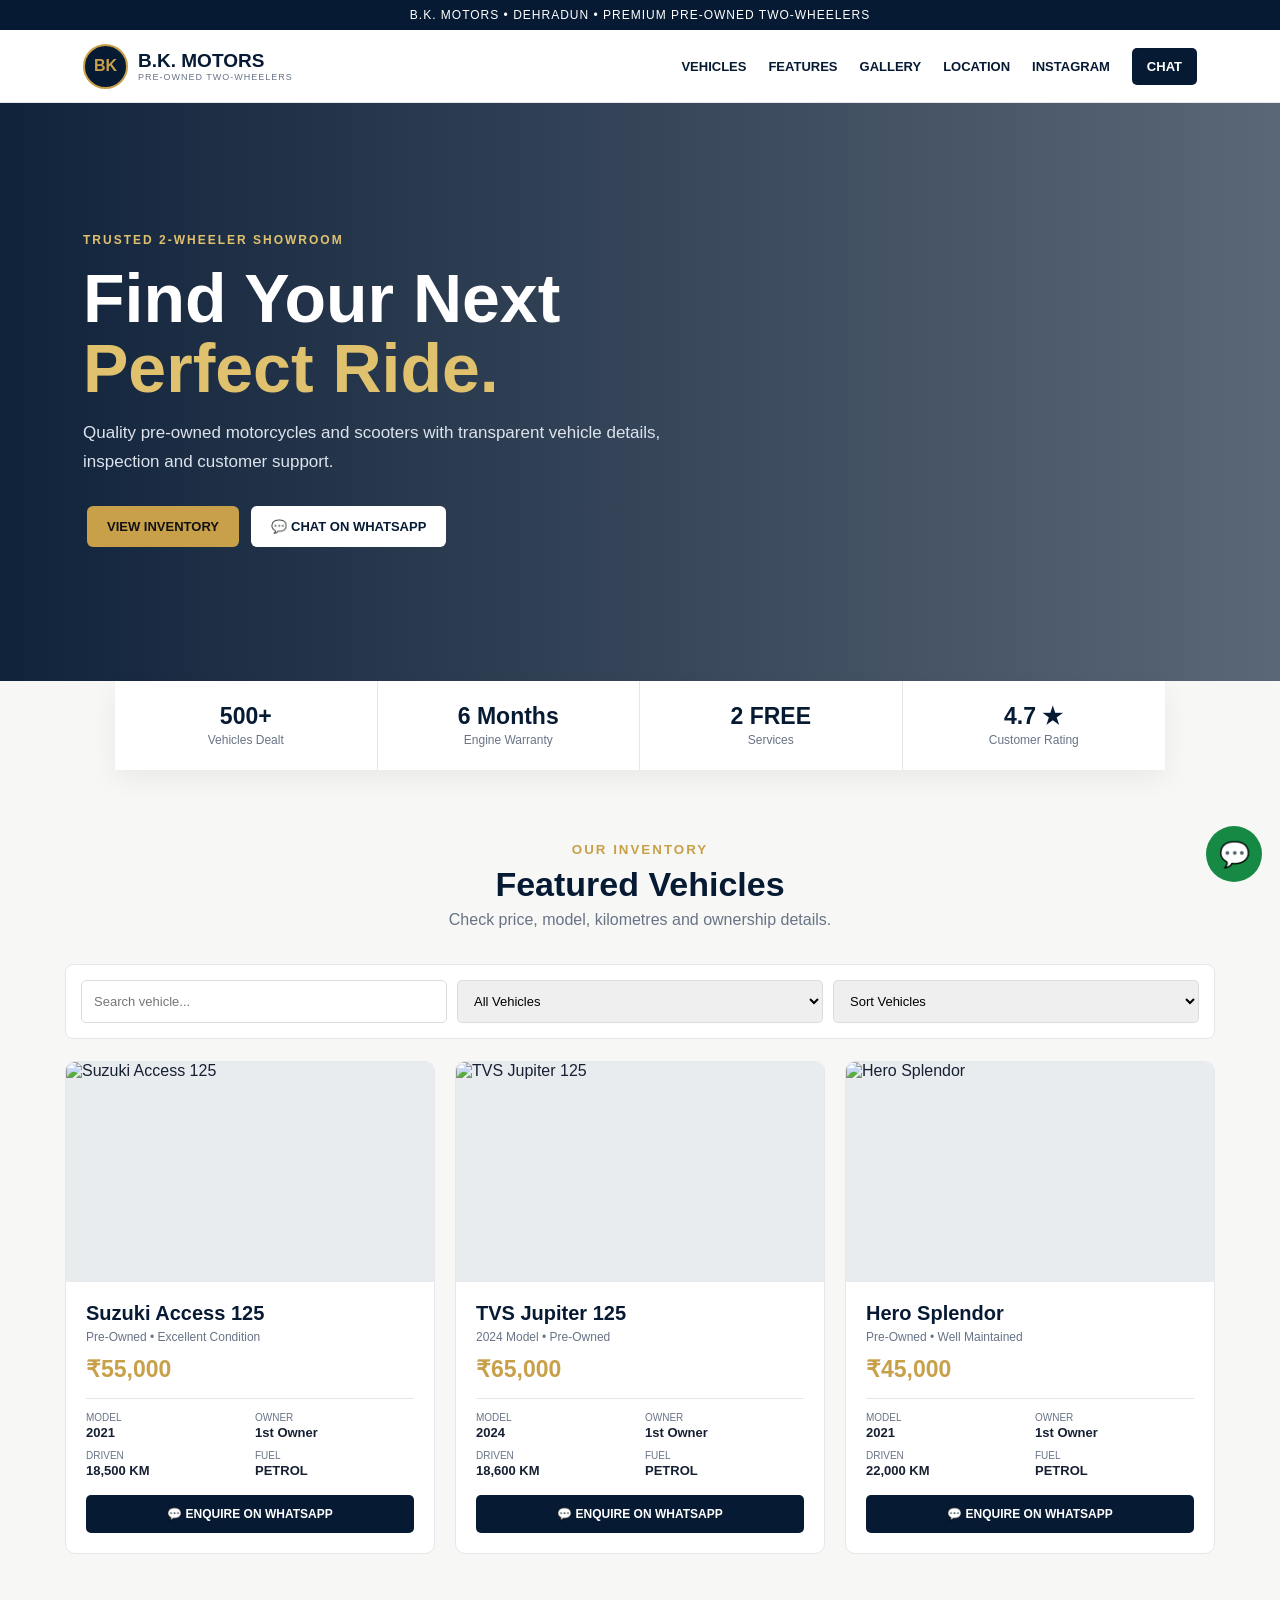
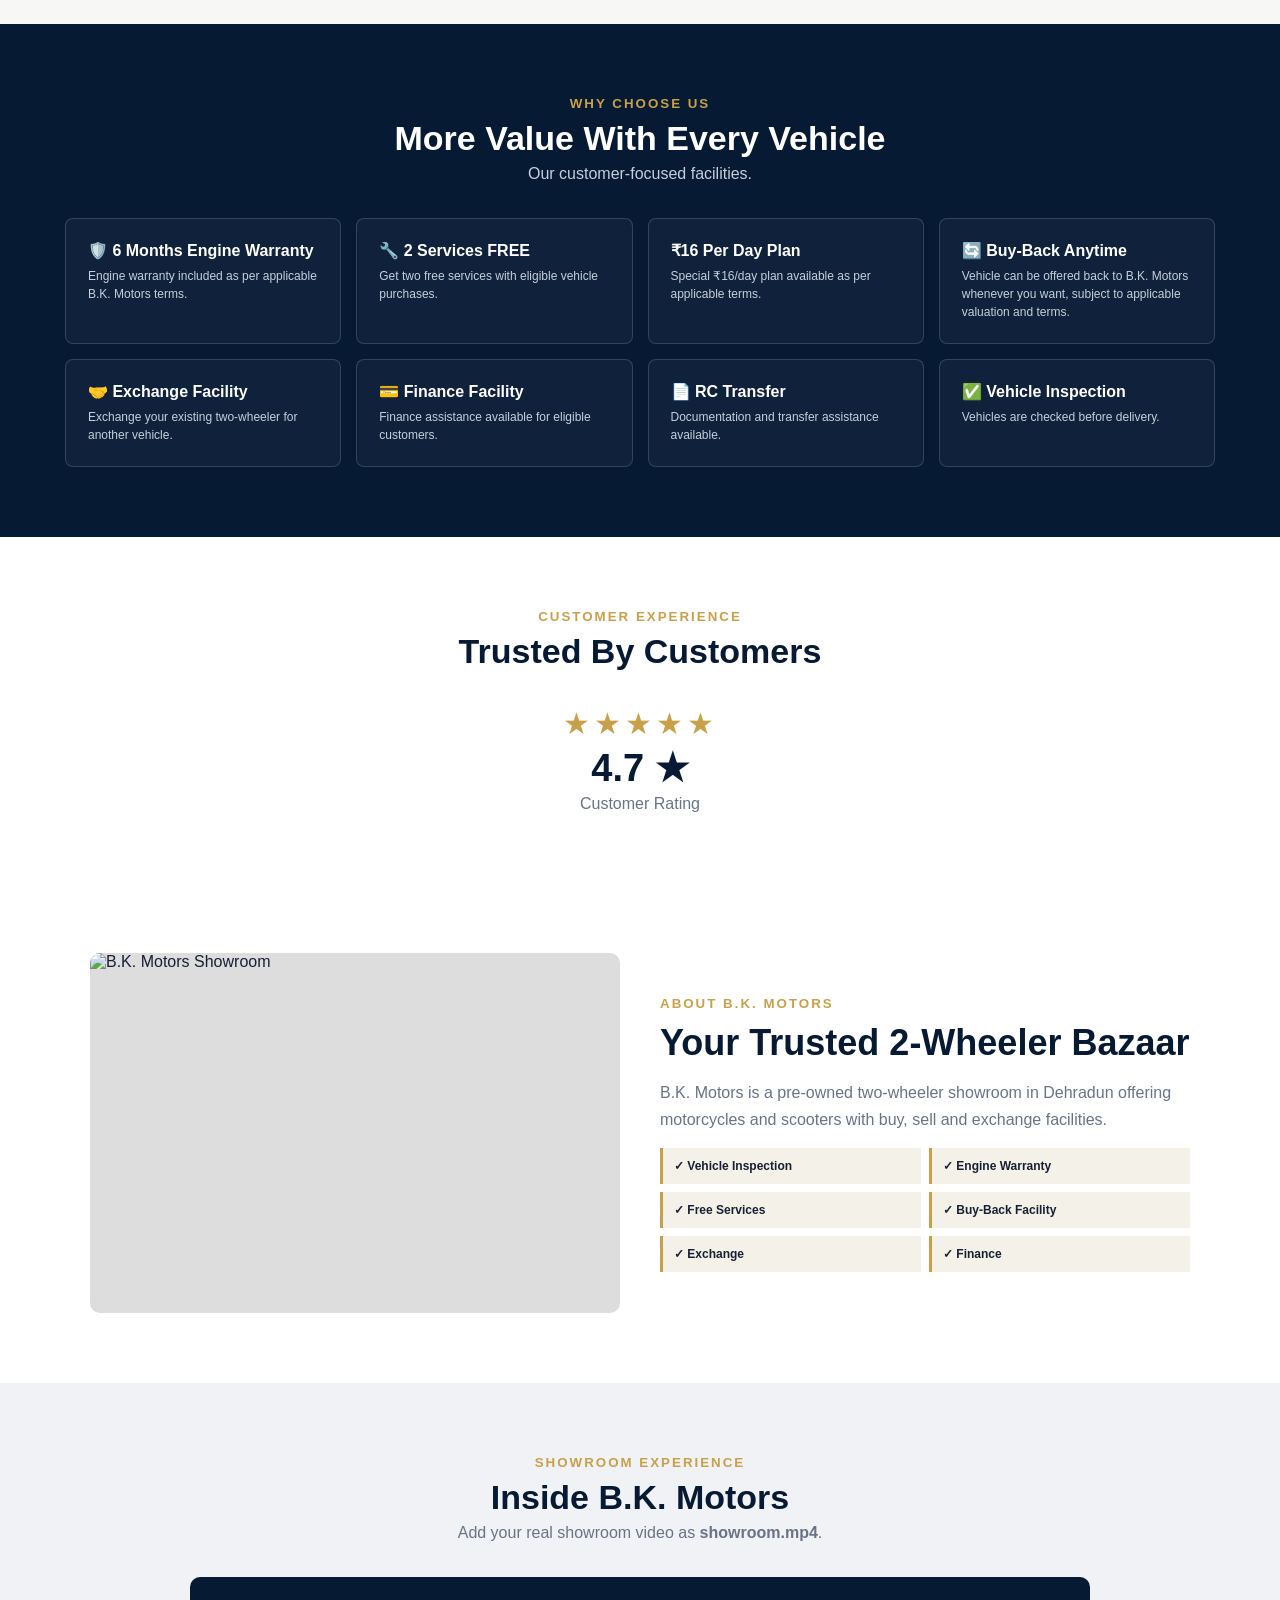
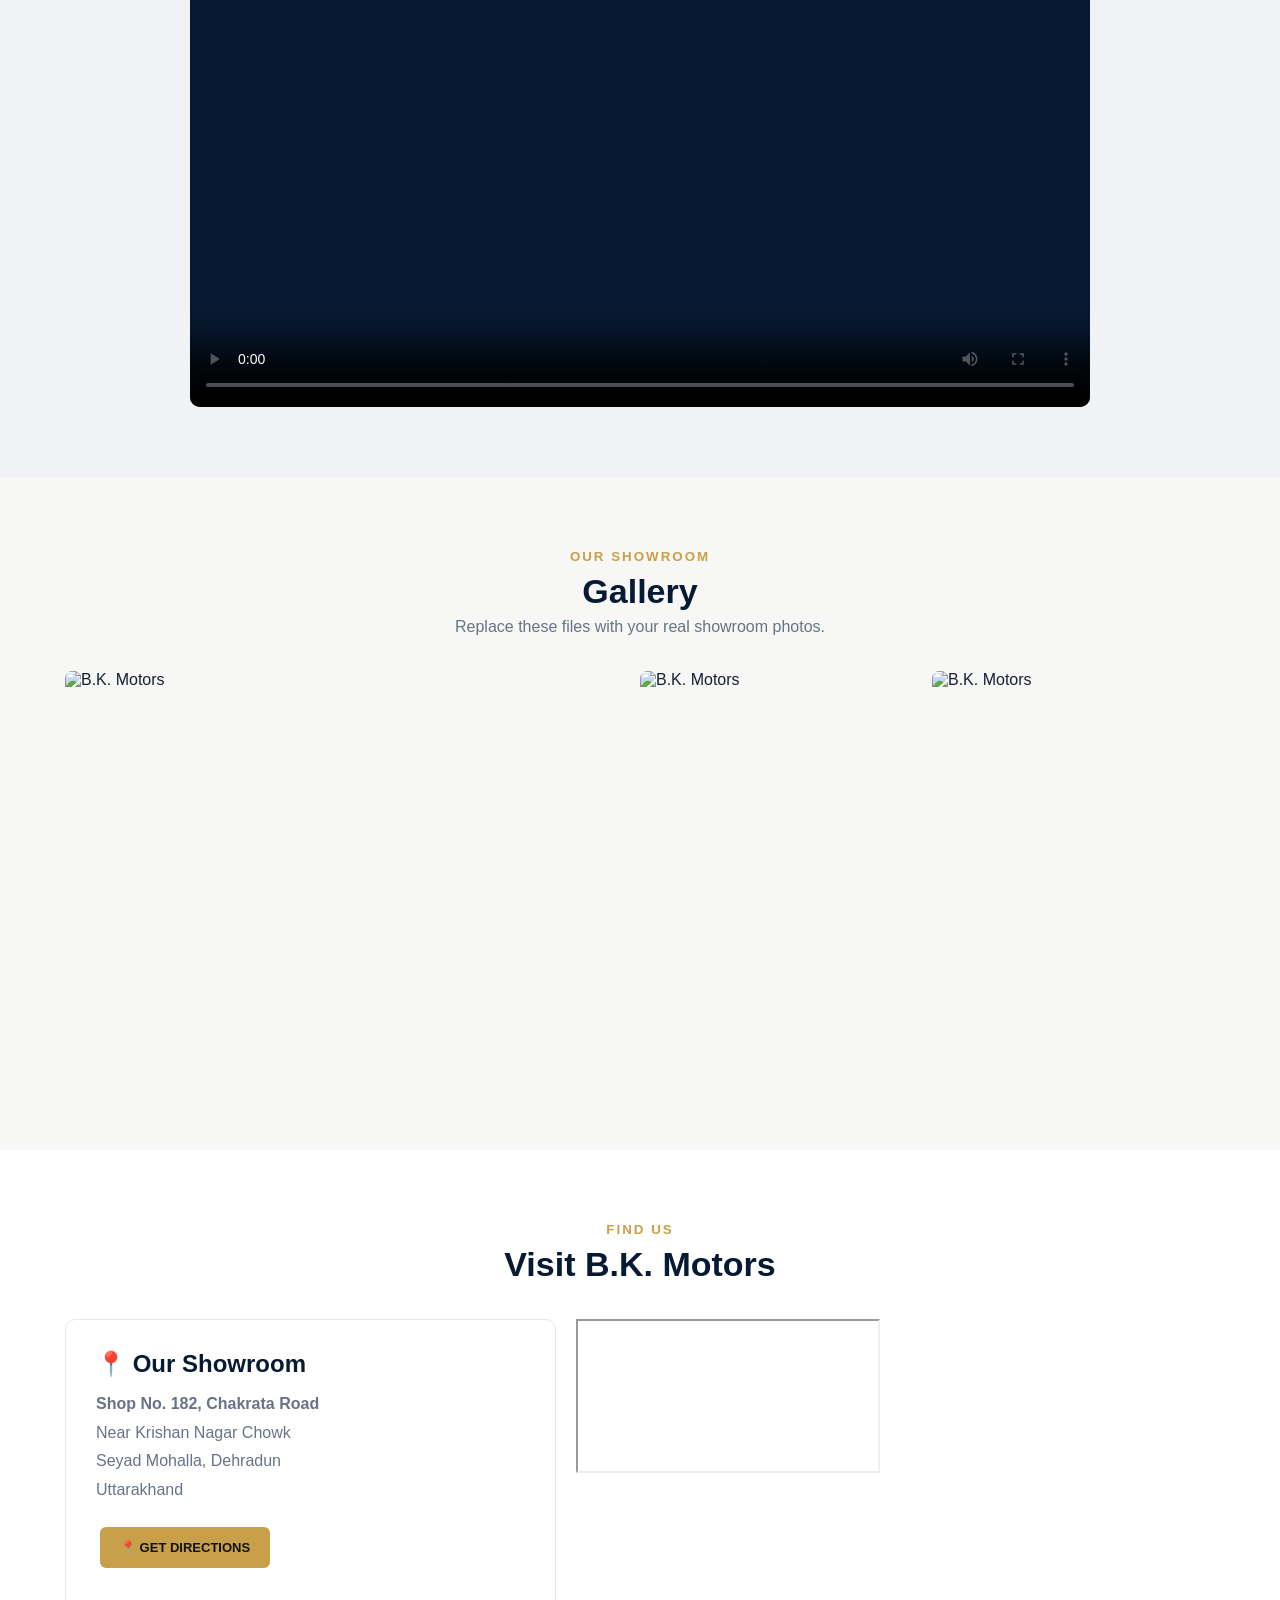
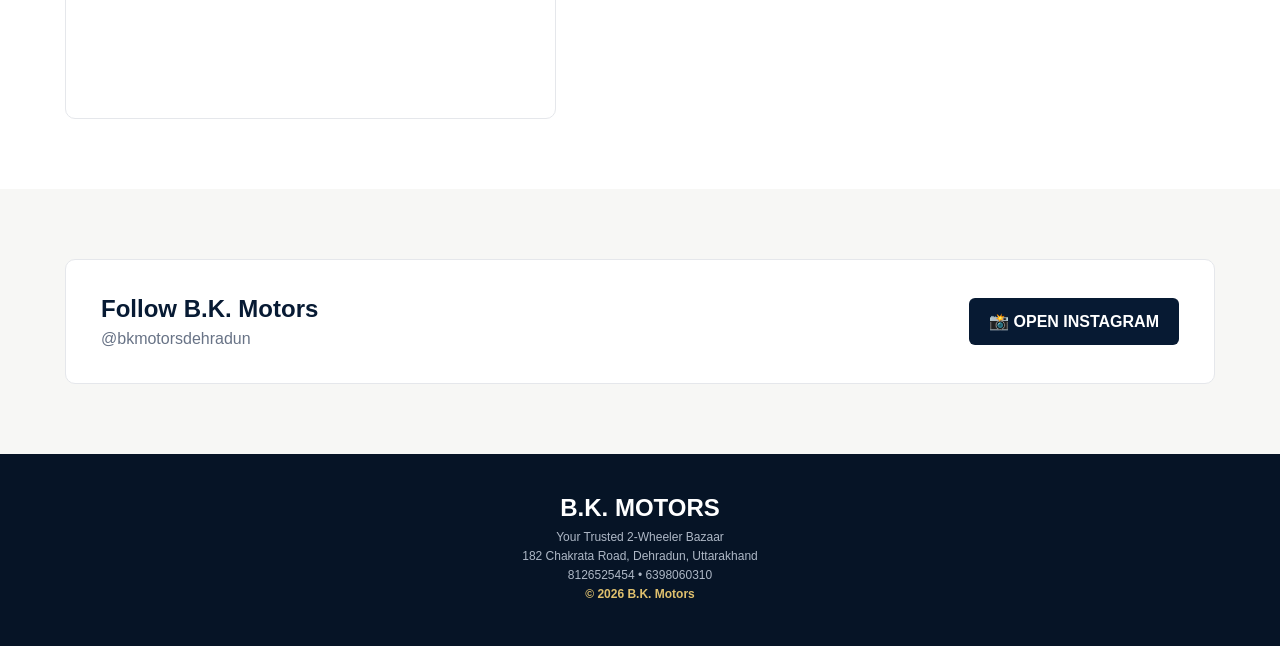
==== index.html @ 4cffc6c6 "Update index.html" ====
<!DOCTYPE html>
<html lang="en">
<head>
<meta charset="UTF-8">
<meta name="viewport" content="width=device-width, initial-scale=1.0">
<title>B.K. Motors | Dehradun</title>

<style>
*{box-sizing:border-box;margin:0;padding:0}
html{scroll-behavior:smooth}
body{font-family:Arial,Helvetica,sans-serif;background:#f7f7f5;color:#172033}
a{text-decoration:none}

:root{
--navy:#071a33;
--gold:#c8a04a;
--white:#fff;
--grey:#687386;
--border:#e5e7eb;
}

.top{
background:var(--navy);
color:#fff;
text-align:center;
padding:8px;
font-size:12px;
letter-spacing:1px
}

header{
background:#fff;
border-bottom:1px solid var(--border);
position:sticky;
top:0;
z-index:100
}

.nav{
max-width:1150px;
height:72px;
margin:auto;
padding:0 18px;
display:flex;
align-items:center;
justify-content:space-between
}

.logo{
display:flex;
align-items:center;
gap:10px;
color:var(--navy)
}

.logoIcon{
width:45px;
height:45px;
border-radius:50%;
background:var(--navy);
border:2px solid var(--gold);
display:flex;
align-items:center;
justify-content:center;
color:var(--gold);
font-weight:900
}

.logo b{font-size:19px}
.logo small{
display:block;
font-size:9px;
letter-spacing:1px;
color:var(--grey)
}

nav{
display:flex;
gap:22px;
align-items:center
}

nav a{
font-size:13px;
font-weight:bold;
color:var(--navy)
}

nav a:hover{color:var(--gold)}

.chatNav{
background:var(--navy);
color:#fff!important;
padding:11px 15px;
border-radius:5px
}

.hero{
background:
linear-gradient(90deg,rgba(7,26,51,.96),rgba(7,26,51,.65)),
url("https://images.unsplash.com/photo-1558981806-ec527fa84c39?auto=format&fit=crop&w=1400&q=70")
center/cover;
min-height:570px;
display:flex;
align-items:center
}

.heroIn{
max-width:1150px;
width:100%;
margin:auto;
padding:60px 18px;
color:#fff
}

.tag{
color:#e0c16e;
font-size:12px;
font-weight:bold;
letter-spacing:2px
}

.hero h1{
font-size:clamp(42px,6vw,68px);
line-height:1.03;
max-width:720px;
margin:16px 0
}

.hero h1 span{color:#e0c16e}

.hero p{
max-width:600px;
color:#dce3ec;
font-size:17px;
line-height:1.7
}

.buttons{
margin-top:25px
}

.btn{
display:inline-block;
padding:13px 20px;
border-radius:6px;
font-weight:bold;
font-size:13px;
margin:4px
}

.gold{
background:var(--gold);
color:#111
}

.white{
background:#fff;
color:var(--navy)
}

.stats{
max-width:1050px;
margin:auto;
background:#fff;
display:grid;
grid-template-columns:repeat(4,1fr);
box-shadow:0 8px 25px rgba(0,0,0,.06)
}

.stat{
text-align:center;
padding:22px 8px;
border-right:1px solid var(--border)
}

.stat:last-child{border:0}
.stat b{
display:block;
font-size:23px;
color:var(--navy)
}
.stat span{
font-size:12px;
color:var(--grey)
}

section{
padding:70px 18px
}

.wrap{
max-width:1150px;
margin:auto
}

.heading{
text-align:center;
margin-bottom:35px
}

.heading small{
color:var(--gold);
font-weight:bold;
letter-spacing:2px
}

.heading h2{
color:var(--navy);
font-size:34px;
margin:7px 0
}

.heading p{color:var(--grey)}

.search{
background:#fff;
border:1px solid var(--border);
padding:15px;
border-radius:8px;
margin-bottom:22px;
display:flex;
gap:10px
}

.search input,.search select{
padding:12px;
border:1px solid #ddd;
border-radius:5px;
font-size:13px;
outline:none;
flex:1
}

.cars{
display:grid;
grid-template-columns:repeat(3,1fr);
gap:20px
}

.card{
background:#fff;
border:1px solid var(--border);
border-radius:10px;
overflow:hidden
}

.carImg{
height:220px;
background:#e9ecef;
display:flex;
align-items:center;
justify-content:center
}

.carImg img{
width:100%;
height:100%;
object-fit:cover
}

.cardBody{padding:20px}

.card h3{
color:var(--navy);
font-size:20px
}

.sub{
font-size:12px;
color:var(--grey);
margin:5px 0 12px
}

.price{
font-size:23px;
font-weight:900;
color:var(--gold);
margin-bottom:15px
}

.specs{
border-top:1px solid var(--border);
padding-top:13px;
display:grid;
grid-template-columns:1fr 1fr;
gap:10px
}

.spec{
font-size:10px;
color:var(--grey)
}

.spec b{
display:block;
font-size:13px;
color:#172033;
margin-top:2px
}

.cardBtn{
display:block;
text-align:center;
background:var(--navy);
color:#fff;
padding:12px;
margin-top:17px;
border-radius:5px;
font-size:12px;
font-weight:bold
}

.features{
background:var(--navy);
color:#fff
}

.features h2{color:#fff!important}

.featureGrid{
display:grid;
grid-template-columns:repeat(4,1fr);
gap:15px;
margin-top:30px
}

.feature{
border:1px solid rgba(255,255,255,.15);
padding:22px;
border-radius:8px;
background:rgba(255,255,255,.04)
}

.feature b{
display:block;
margin-bottom:7px;
font-size:16px
}

.feature p{
font-size:12px;
color:#c6cfdb;
line-height:1.5
}

.rating{
text-align:center;
background:#fff
}

.stars{
font-size:30px;
color:#c8a04a;
letter-spacing:4px
}

.rating strong{
display:block;
font-size:38px;
color:var(--navy);
margin:5px
}

.about{
background:#fff
}

.aboutGrid{
max-width:1100px;
margin:auto;
display:grid;
grid-template-columns:1fr 1fr;
gap:40px;
align-items:center
}

.aboutImg{
height:360px;
background:#ddd;
border-radius:10px;
overflow:hidden
}

.aboutImg img{
width:100%;
height:100%;
object-fit:cover
}

.about h2{
font-size:36px;
color:var(--navy);
margin:10px 0 15px
}

.about p{
color:var(--grey);
line-height:1.7;
margin-bottom:15px
}

.aboutList{
display:grid;
grid-template-columns:1fr 1fr;
gap:8px
}

.aboutList div{
background:#f4f1e8;
padding:11px;
font-size:12px;
font-weight:bold;
border-left:3px solid var(--gold)
}

.video{
background:#f0f2f5
}

.videoBox{
background:#071a33;
max-width:900px;
height:430px;
margin:auto;
border-radius:10px;
overflow:hidden
}

.videoBox video{
width:100%;
height:100%;
object-fit:cover
}

.videoPlaceholder{
height:100%;
display:flex;
align-items:center;
justify-content:center;
flex-direction:column;
color:#fff;
text-align:center;
padding:20px
}

.videoPlaceholder b{
font-size:22px;
color:#e0c16e;
margin-bottom:8px
}

.gallery{
display:grid;
grid-template-columns:2fr 1fr 1fr;
grid-template-rows:200px 200px;
gap:9px
}

.gallery img{
width:100%;
height:100%;
object-fit:cover;
border-radius:7px
}

.gallery img:first-child{grid-row:span 2}

.location{
background:#fff
}

.locationGrid{
display:grid;
grid-template-columns:1fr 1.3fr;
gap:20px
}

.locationCard{
border:1px solid var(--border);
border-radius:10px;
padding:30px
}

.locationCard h2{
color:var(--navy);
margin-bottom:12px
}

.locationCard p{
color:var(--grey);
line-height:1.8;
margin-bottom:18px
}

.map{
width:100%;
height:400px;
border:0;
border-radius:10px
}

.insta{
background:#f7f7f5
}

.instaBox{
background:#fff;
border:1px solid var(--border);
border-radius:10px;
padding:35px;
display:flex;
justify-content:space-between;
align-items:center;
gap:20px
}

.instaBox h2{
color:var(--navy);
margin-bottom:7px
}

.instaBox p{color:var(--grey)}

.instaBtn{
background:var(--navy);
color:#fff;
padding:14px 20px;
border-radius:6px;
font-weight:bold;
white-space:nowrap
}

footer{
background:#061426;
color:#fff;
text-align:center;
padding:40px 18px
}

footer h2{margin-bottom:8px}
footer p{
color:#aeb8c6;
font-size:12px;
margin:5px
}

footer b{color:#e0c16e}

.whatsapp{
position:fixed;
right:18px;
bottom:18px;
width:56px;
height:56px;
border-radius:50%;
background:#168a45;
color:#fff;
display:flex;
align-items:center;
justify-content:center;
font-size:25px;
z-index:500
}

@media(max-width:850px){
nav{display:none}
.cars{grid-template-columns:1fr 1fr}
.featureGrid{grid-template-columns:1fr 1fr}
.locationGrid{grid-template-columns:1fr}
.aboutGrid{grid-template-columns:1fr}
}

@media(max-width:550px){
.stats{grid-template-columns:1fr 1fr}
.cars,.featureGrid{grid-template-columns:1fr}
.hero{min-height:540px}
.hero h1{font-size:42px}
.search{display:block}
.search input,.search select{
width:100%;
margin-bottom:8px
}
.gallery{
grid-template-columns:1fr 1fr;
grid-template-rows:170px 170px
}
.instaBox{
display:block
}
.instaBtn{
display:inline-block;
margin-top:18px
}
.videoBox{
height:300px
}
}
</style>
</head>

<body>

<div class="top">
B.K. MOTORS • DEHRADUN • PREMIUM PRE-OWNED TWO-WHEELERS
</div>

<header>
<div class="nav">

<a class="logo" href="#home">
<div class="logoIcon">BK</div>
<div>
<b>B.K. MOTORS</b>
<small>PRE-OWNED TWO-WHEELERS</small>
</div>
</a>

<nav>
<a href="#inventory">VEHICLES</a>
<a href="#features">FEATURES</a>
<a href="#gallery">GALLERY</a>
<a href="#location">LOCATION</a>

<a
href="https://www.instagram.com/bkmotorsdehradun/"
target="_blank"
rel="noopener noreferrer">
INSTAGRAM
</a>

<a
class="chatNav"
href="https://wa.me/918126525454?text=Hello%20B.K.%20Motors%2C%20I%20want%20to%20enquire%20about%20a%20vehicle."
target="_blank">
CHAT
</a>
</nav>

</div>
</header>


<section class="hero" id="home">
<div class="heroIn">

<div class="tag">TRUSTED 2-WHEELER SHOWROOM</div>

<h1>
Find Your Next
<span>Perfect Ride.</span>
</h1>

<p>
Quality pre-owned motorcycles and scooters with
transparent vehicle details, inspection and customer support.
</p>

<div class="buttons">

<a class="btn gold" href="#inventory">
VIEW INVENTORY
</a>

<a
class="btn white"
href="https://wa.me/918126525454?text=Hello%20B.K.%20Motors%2C%20I%20want%20to%20know%20about%20available%20vehicles."
target="_blank">
💬 CHAT ON WHATSAPP
</a>

</div>

</div>
</section>


<div class="stats">

<div class="stat">
<b>500+</b>
<span>Vehicles Dealt</span>
</div>

<div class="stat">
<b>6 Months</b>
<span>Engine Warranty</span>
</div>

<div class="stat">
<b>2 FREE</b>
<span>Services</span>
</div>

<div class="stat">
<b>4.7 ★</b>
<span>Customer Rating</span>
</div>

</div>


<section id="inventory">
<div class="wrap">

<div class="heading">
<small>OUR INVENTORY</small>
<h2>Featured Vehicles</h2>
<p>Check price, model, kilometres and ownership details.</p>
</div>

<div class="search">
<input id="search" type="text" placeholder="Search vehicle...">

<select id="filter">
<option value="all">All Vehicles</option>
<option value="scooter">Scooters</option>
<option value="bike">Bikes</option>
</select>

<select id="sort">
<option value="default">Sort Vehicles</option>
<option value="low">Price Low → High</option>
<option value="high">Price High → Low</option>
</select>
</div>


<div class="cars" id="cars">


<div class="card car" data-name="Suzuki Access 125" data-type="scooter" data-price="55000">

<div class="carImg">
<img src="bike1.jpg" alt="Suzuki Access 125">
</div>

<div class="cardBody">

<h3>Suzuki Access 125</h3>
<div class="sub">Pre-Owned • Excellent Condition</div>
<div class="price">₹55,000</div>

<div class="specs">
<div class="spec">MODEL<b>2021</b></div>
<div class="spec">OWNER<b>1st Owner</b></div>
<div class="spec">DRIVEN<b>18,500 KM</b></div>
<div class="spec">FUEL<b>PETROL</b></div>
</div>

<a
class="cardBtn"
href="https://wa.me/918126525454?text=Hello%20B.K.%20Motors%2C%20I%20am%20interested%20in%20Suzuki%20Access%20125."
target="_blank">
💬 ENQUIRE ON WHATSAPP
</a>

</div>
</div>



<div class="card car" data-name="TVS Jupiter 125" data-type="scooter" data-price="65000">

<div class="carImg">
<img src="bike2.jpg" alt="TVS Jupiter 125">
</div>

<div class="cardBody">

<h3>TVS Jupiter 125</h3>
<div class="sub">2024 Model • Pre-Owned</div>
<div class="price">₹65,000</div>

<div class="specs">
<div class="spec">MODEL<b>2024</b></div>
<div class="spec">OWNER<b>1st Owner</b></div>
<div class="spec">DRIVEN<b>18,600 KM</b></div>
<div class="spec">FUEL<b>PETROL</b></div>
</div>

<a
class="cardBtn"
href="https://wa.me/918126525454?text=Hello%20B.K.%20Motors%2C%20I%20am%20interested%20in%20TVS%20Jupiter%20125%202024%20model."
target="_blank">
💬 ENQUIRE ON WHATSAPP
</a>

</div>
</div>



<div class="card car" data-name="Hero Splendor" data-type="bike" data-price="45000">

<div class="carImg">
<img src="bike3.jpg" alt="Hero Splendor">
</div>

<div class="cardBody">

<h3>Hero Splendor</h3>
<div class="sub">Pre-Owned • Well Maintained</div>
<div class="price">₹45,000</div>

<div class="specs">
<div class="spec">MODEL<b>2021</b></div>
<div class="spec">OWNER<b>1st Owner</b></div>
<div class="spec">DRIVEN<b>22,000 KM</b></div>
<div class="spec">FUEL<b>PETROL</b></div>
</div>

<a
class="cardBtn"
href="https://wa.me/918126525454?text=Hello%20B.K.%20Motors%2C%20I%20am%20interested%20in%20Hero%20Splendor."
target="_blank">
💬 ENQUIRE ON WHATSAPP
</a>

</div>
</div>


</div>
</div>
</section>


<section class="features" id="features">

<div class="wrap">

<div class="heading">
<small>WHY CHOOSE US</small>
<h2>More Value With Every Vehicle</h2>
<p style="color:#c6cfdb">Our customer-focused facilities.</p>
</div>

<div class="featureGrid">

<div class="feature">
<b>🛡️ 6 Months Engine Warranty</b>
<p>Engine warranty included as per applicable B.K. Motors terms.</p>
</div>

<div class="feature">
<b>🔧 2 Services FREE</b>
<p>Get two free services with eligible vehicle purchases.</p>
</div>

<div class="feature">
<b>₹16 Per Day Plan</b>
<p>Special ₹16/day plan available as per applicable terms.</p>
</div>

<div class="feature">
<b>🔄 Buy-Back Anytime</b>
<p>Vehicle can be offered back to B.K. Motors whenever you want, subject to applicable valuation and terms.</p>
</div>

<div class="feature">
<b>🤝 Exchange Facility</b>
<p>Exchange your existing two-wheeler for another vehicle.</p>
</div>

<div class="feature">
<b>💳 Finance Facility</b>
<p>Finance assistance available for eligible customers.</p>
</div>

<div class="feature">
<b>📄 RC Transfer</b>
<p>Documentation and transfer assistance available.</p>
</div>

<div class="feature">
<b>✅ Vehicle Inspection</b>
<p>Vehicles are checked before delivery.</p>
</div>

</div>
</div>
</section>


<section class="rating">

<div class="wrap">

<div class="heading">
<small>CUSTOMER EXPERIENCE</small>
<h2>Trusted By Customers</h2>
</div>

<div class="stars">★★★★★</div>
<strong>4.7 ★</strong>
<p style="color:#687386">
Customer Rating
</p>

</div>
</section>


<section class="about">

<div class="aboutGrid">

<div class="aboutImg">
<img src="showroom.jpg" alt="B.K. Motors Showroom">
</div>

<div>

<div class="heading" style="text-align:left;margin-bottom:15px">
<small>ABOUT B.K. MOTORS</small>
<h2>Your Trusted 2-Wheeler Bazaar</h2>
</div>

<p>
B.K. Motors is a pre-owned two-wheeler showroom
in Dehradun offering motorcycles and scooters with
buy, sell and exchange facilities.
</p>

<div class="aboutList">
<div>✓ Vehicle Inspection</div>
<div>✓ Engine Warranty</div>
<div>✓ Free Services</div>
<div>✓ Buy-Back Facility</div>
<div>✓ Exchange</div>
<div>✓ Finance</div>
</div>

</div>

</div>
</section>


<section class="video">

<div class="wrap">

<div class="heading">
<small>SHOWROOM EXPERIENCE</small>
<h2>Inside B.K. Motors</h2>
<p>Add your real showroom video as <b>showroom.mp4</b>.</p>
</div>

<div class="videoBox">

<video controls preload="metadata" poster="showroom.jpg">
<source src="showroom.mp4" type="video/mp4">
</video>

</div>

</div>
</section>


<section id="gallery">

<div class="wrap">

<div class="heading">
<small>OUR SHOWROOM</small>
<h2>Gallery</h2>
<p>Replace these files with your real showroom photos.</p>
</div>

<div class="gallery">

<img src="photo1.jpg" alt="B.K. Motors">
<img src="photo2.jpg" alt="B.K. Motors">
<img src="photo3.jpg" alt="B.K. Motors">

</div>

</div>
</section>


<section class="location" id="location">

<div class="wrap">

<div class="heading">
<small>FIND US</small>
<h2>Visit B.K. Motors</h2>
</div>

<div class="locationGrid">

<div class="locationCard">

<h2>📍 Our Showroom</h2>

<p>
<b>Shop No. 182, Chakrata Road</b><br>
Near Krishan Nagar Chowk<br>
Seyad Mohalla, Dehradun<br>
Uttarakhand
</p>

<a
class="btn gold"
href="https://www.google.com/maps/search/?api=1&query=B.K.%20Motors%20182%20Chakrata%20Road%20Dehradun"
target="_blank"
rel="noopener">
📍 GET DIRECTIONS
</a>

</div>


<div class="map">

<iframe
src="https://www.google.com/maps?q=B.K.%20Motors%20182%20Chakrata%20Road%20Dehradun&output=embed"
loading="lazy"
title="B.K. Motors Location">
</iframe>

</div>

</div>
</div>
</section>


<section class="insta" id="instagram">

<div class="wrap">

<div class="instaBox">

<div>
<h2>Follow B.K. Motors</h2>
<p>@bkmotorsdehradun</p>
</div>

<a
class="instaBtn"
href="https://www.instagram.com/bkmotorsdehradun/"
target="_blank"
rel="noopener noreferrer">
📸 OPEN INSTAGRAM
</a>

</div>

</div>
</section>


<footer>

<h2>B.K. MOTORS</h2>

<p>Your Trusted 2-Wheeler Bazaar</p>

<p>182 Chakrata Road, Dehradun, Uttarakhand</p>

<p>8126525454 • 6398060310</p>

<p><b>© 2026 B.K. Motors</b></p>

</footer>


<a
class="whatsapp"
href="https://wa.me/918126525454?text=Hello%20B.K.%20Motors%2C%20I%20want%20to%20enquire%20about%20a%20vehicle."
target="_blank"
aria-label="Chat on WhatsApp">
💬
</a>


<script>
const search=document.getElementById("search");
const filter=document.getElementById("filter");
const sort=document.getElementById("sort");
const cars=document.getElementById("cars");

function update(){

let items=[...document.querySelectorAll(".car")];

let text=search.value.toLowerCase();
let type=filter.value;

items.forEach(card=>{

let name=card.dataset.name.toLowerCase();
let cardType=card.dataset.type;

let matchName=name.includes(text);
let matchType=type==="all" || cardType===type;

card.style.display=(matchName && matchType)?"block":"none";

});

if(sort.value!=="default"){

let visible=items.filter(x=>x.style.display!=="none");

visible.sort((a,b)=>{

let A=Number(a.dataset.price);
let B=Number(b.dataset.price);

return sort.value==="low"?A-B:B-A;

});

visible.forEach(x=>cars.appendChild(x));

}
}

search.addEventListener("input",update);
filter.addEventListener("change",update);
sort.addEventListener("change",update);
</script>

</body>
  </html>
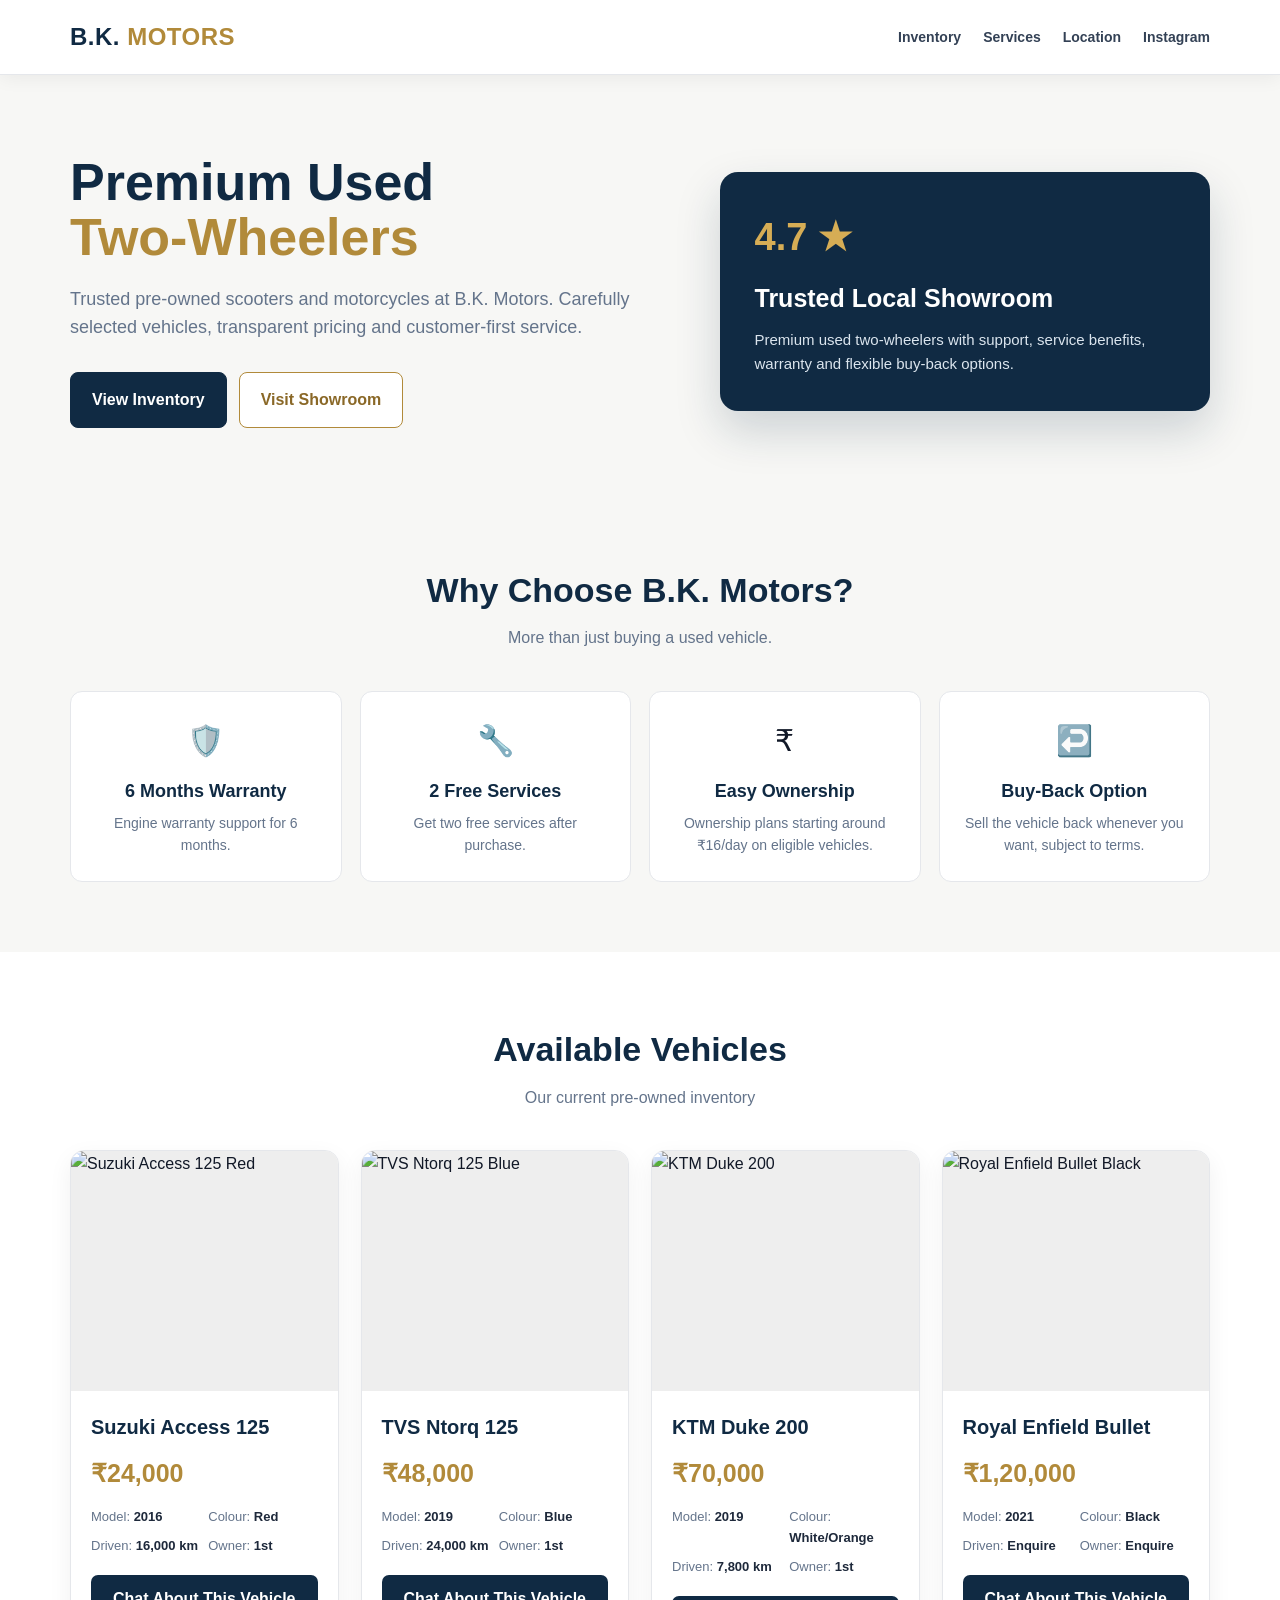
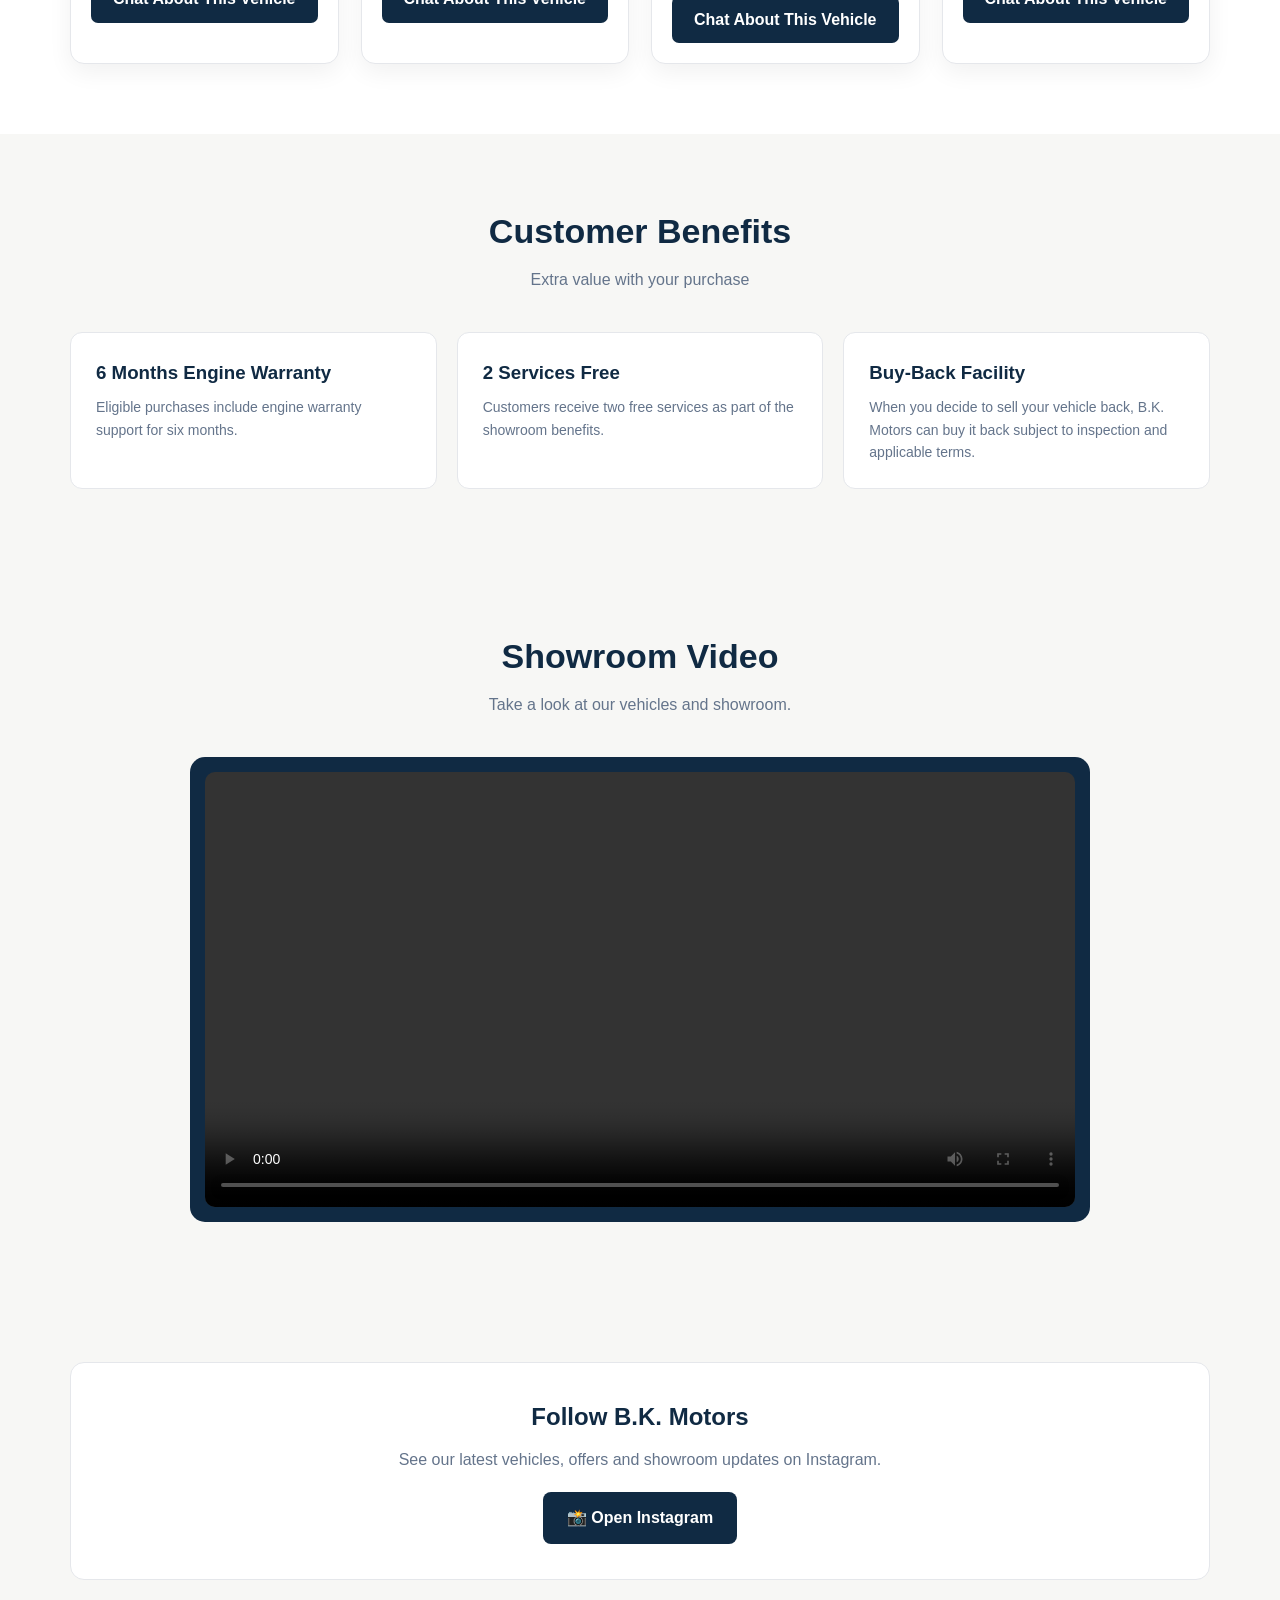
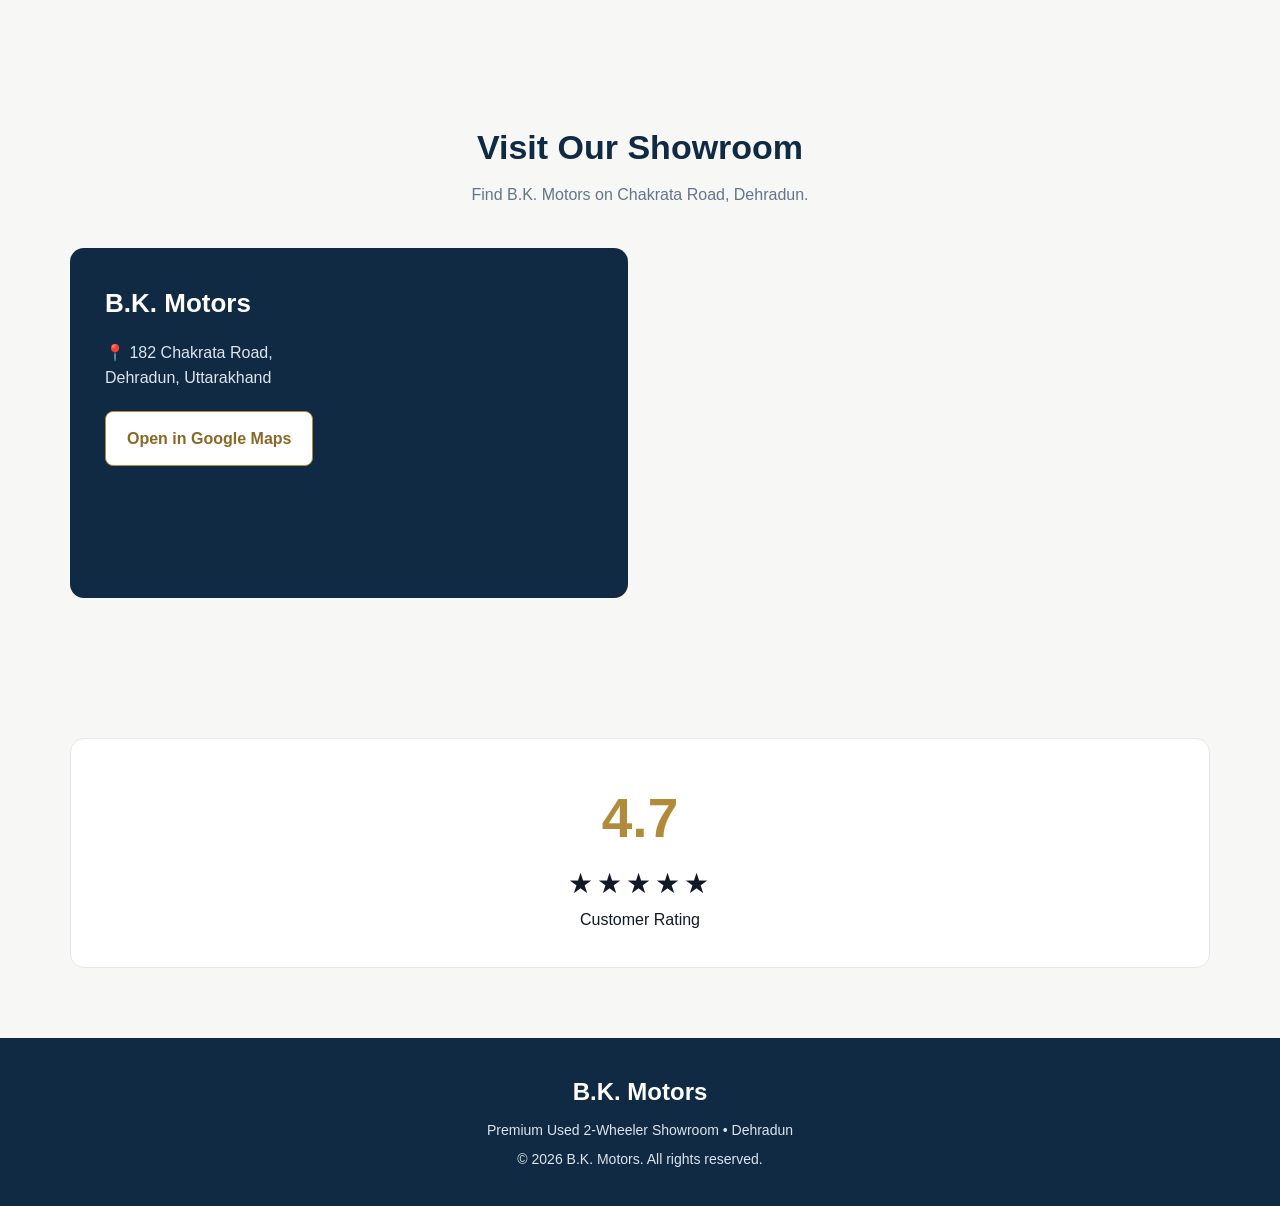
==== commit e6f36708: "Update index.html" ====
--- a/index.html
+++ b/index.html
@@ -3,1129 +3,815 @@
 <head>
 <meta charset="UTF-8">
 <meta name="viewport" content="width=device-width, initial-scale=1.0">
-<title>B.K. Motors | Dehradun</title>
+
+<title>B.K. Motors | Premium Used 2-Wheeler Showroom</title>
 
 <style>
-*{box-sizing:border-box;margin:0;padding:0}
-html{scroll-behavior:smooth}
-body{font-family:Arial,Helvetica,sans-serif;background:#f7f7f5;color:#172033}
-a{text-decoration:none}
-
-:root{
---navy:#071a33;
---gold:#c8a04a;
---white:#fff;
---grey:#687386;
---border:#e5e7eb;
-}
-
-.top{
-background:var(--navy);
-color:#fff;
-text-align:center;
-padding:8px;
-font-size:12px;
-letter-spacing:1px
+*{
+  box-sizing:border-box;
+  margin:0;
+  padding:0;
+}
+
+html{
+  scroll-behavior:smooth;
+}
+
+body{
+  font-family:Arial,Helvetica,sans-serif;
+  background:#f7f7f5;
+  color:#111827;
+  line-height:1.6;
+}
+
+a{
+  text-decoration:none;
+  color:inherit;
 }
 
 header{
-background:#fff;
-border-bottom:1px solid var(--border);
-position:sticky;
-top:0;
-z-index:100
+  position:sticky;
+  top:0;
+  z-index:1000;
+  background:#ffffff;
+  border-bottom:1px solid #e5e7eb;
+  box-shadow:0 3px 18px rgba(0,0,0,.06);
 }
 
 .nav{
-max-width:1150px;
-height:72px;
-margin:auto;
-padding:0 18px;
-display:flex;
-align-items:center;
-justify-content:space-between
+  max-width:1180px;
+  margin:auto;
+  padding:18px 20px;
+  display:flex;
+  justify-content:space-between;
+  align-items:center;
 }
 
 .logo{
-display:flex;
-align-items:center;
-gap:10px;
-color:var(--navy)
-}
-
-.logoIcon{
-width:45px;
-height:45px;
-border-radius:50%;
-background:var(--navy);
-border:2px solid var(--gold);
-display:flex;
-align-items:center;
-justify-content:center;
-color:var(--gold);
-font-weight:900
-}
-
-.logo b{font-size:19px}
-.logo small{
-display:block;
-font-size:9px;
-letter-spacing:1px;
-color:var(--grey)
+  font-size:24px;
+  font-weight:800;
+  letter-spacing:.5px;
+  color:#102a43;
+}
+
+.logo span{
+  color:#b18a3a;
 }
 
 nav{
-display:flex;
-gap:22px;
-align-items:center
+  display:flex;
+  gap:22px;
+  align-items:center;
 }
 
 nav a{
-font-size:13px;
-font-weight:bold;
-color:var(--navy)
-}
-
-nav a:hover{color:var(--gold)}
-
-.chatNav{
-background:var(--navy);
-color:#fff!important;
-padding:11px 15px;
-border-radius:5px
+  font-size:14px;
+  font-weight:600;
+  color:#334155;
+}
+
+nav a:hover{
+  color:#b18a3a;
 }
 
 .hero{
-background:
-linear-gradient(90deg,rgba(7,26,51,.96),rgba(7,26,51,.65)),
-url("https://images.unsplash.com/photo-1558981806-ec527fa84c39?auto=format&fit=crop&w=1400&q=70")
-center/cover;
-min-height:570px;
-display:flex;
-align-items:center
-}
-
-.heroIn{
-max-width:1150px;
-width:100%;
-margin:auto;
-padding:60px 18px;
-color:#fff
-}
-
-.tag{
-color:#e0c16e;
-font-size:12px;
-font-weight:bold;
-letter-spacing:2px
+  max-width:1180px;
+  margin:auto;
+  padding:80px 20px 65px;
+  display:grid;
+  grid-template-columns:1.1fr .9fr;
+  gap:50px;
+  align-items:center;
 }
 
 .hero h1{
-font-size:clamp(42px,6vw,68px);
-line-height:1.03;
-max-width:720px;
-margin:16px 0
-}
-
-.hero h1 span{color:#e0c16e}
+  font-size:52px;
+  line-height:1.05;
+  color:#102a43;
+  margin-bottom:20px;
+}
+
+.hero h1 span{
+  color:#b18a3a;
+}
 
 .hero p{
-max-width:600px;
-color:#dce3ec;
-font-size:17px;
-line-height:1.7
+  font-size:18px;
+  color:#64748b;
+  max-width:620px;
+  margin-bottom:30px;
 }
 
 .buttons{
-margin-top:25px
+  display:flex;
+  flex-wrap:wrap;
+  gap:12px;
 }
 
 .btn{
-display:inline-block;
-padding:13px 20px;
-border-radius:6px;
-font-weight:bold;
-font-size:13px;
-margin:4px
-}
-
-.gold{
-background:var(--gold);
-color:#111
-}
-
-.white{
-background:#fff;
-color:var(--navy)
-}
-
-.stats{
-max-width:1050px;
-margin:auto;
-background:#fff;
-display:grid;
-grid-template-columns:repeat(4,1fr);
-box-shadow:0 8px 25px rgba(0,0,0,.06)
-}
-
-.stat{
-text-align:center;
-padding:22px 8px;
-border-right:1px solid var(--border)
-}
-
-.stat:last-child{border:0}
-.stat b{
-display:block;
-font-size:23px;
-color:var(--navy)
-}
-.stat span{
-font-size:12px;
-color:var(--grey)
+  padding:14px 21px;
+  border-radius:8px;
+  font-weight:700;
+  display:inline-block;
+  border:1px solid #102a43;
+}
+
+.btn-primary{
+  background:#102a43;
+  color:#fff;
+}
+
+.btn-primary:hover{
+  background:#173b5c;
+}
+
+.btn-gold{
+  border-color:#b18a3a;
+  color:#8a6827;
+  background:#fff;
+}
+
+.hero-card{
+  background:#102a43;
+  color:white;
+  border-radius:18px;
+  padding:35px;
+  box-shadow:0 20px 45px rgba(16,42,67,.18);
+}
+
+.hero-card .rating{
+  font-size:38px;
+  color:#d6ad55;
+  font-weight:800;
+}
+
+.hero-card h2{
+  font-size:25px;
+  margin:10px 0;
+}
+
+.hero-card p{
+  color:#dbe5ee;
+  font-size:15px;
+  margin:0;
 }
 
 section{
-padding:70px 18px
-}
-
-.wrap{
-max-width:1150px;
-margin:auto
-}
-
-.heading{
-text-align:center;
-margin-bottom:35px
-}
-
-.heading small{
-color:var(--gold);
-font-weight:bold;
-letter-spacing:2px
-}
-
-.heading h2{
-color:var(--navy);
-font-size:34px;
-margin:7px 0
-}
-
-.heading p{color:var(--grey)}
-
-.search{
-background:#fff;
-border:1px solid var(--border);
-padding:15px;
-border-radius:8px;
-margin-bottom:22px;
-display:flex;
-gap:10px
-}
-
-.search input,.search select{
-padding:12px;
-border:1px solid #ddd;
-border-radius:5px;
-font-size:13px;
-outline:none;
-flex:1
-}
-
-.cars{
-display:grid;
-grid-template-columns:repeat(3,1fr);
-gap:20px
-}
-
-.card{
-background:#fff;
-border:1px solid var(--border);
-border-radius:10px;
-overflow:hidden
-}
-
-.carImg{
-height:220px;
-background:#e9ecef;
-display:flex;
-align-items:center;
-justify-content:center
-}
-
-.carImg img{
-width:100%;
-height:100%;
-object-fit:cover
-}
-
-.cardBody{padding:20px}
-
-.card h3{
-color:var(--navy);
-font-size:20px
-}
-
-.sub{
-font-size:12px;
-color:var(--grey);
-margin:5px 0 12px
+  max-width:1180px;
+  margin:auto;
+  padding:70px 20px;
+}
+
+.section-title{
+  text-align:center;
+  margin-bottom:40px;
+}
+
+.section-title h2{
+  font-size:34px;
+  color:#102a43;
+}
+
+.section-title p{
+  color:#64748b;
+  margin-top:8px;
+}
+
+.features{
+  display:grid;
+  grid-template-columns:repeat(4,1fr);
+  gap:18px;
+}
+
+.feature{
+  background:white;
+  border:1px solid #e5e7eb;
+  border-radius:12px;
+  padding:25px;
+  text-align:center;
+}
+
+.feature-icon{
+  font-size:30px;
+  margin-bottom:12px;
+}
+
+.feature h3{
+  color:#102a43;
+  margin-bottom:6px;
+  font-size:18px;
+}
+
+.feature p{
+  color:#64748b;
+  font-size:14px;
+}
+
+.inventory{
+  background:#fff;
+  max-width:none;
+}
+
+.inventory-inner{
+  max-width:1180px;
+  margin:auto;
+  padding:70px 20px;
+}
+
+.bikes{
+  display:grid;
+  grid-template-columns:repeat(4,1fr);
+  gap:22px;
+}
+
+.bike{
+  background:#fff;
+  border:1px solid #e5e7eb;
+  border-radius:14px;
+  overflow:hidden;
+  box-shadow:0 8px 25px rgba(0,0,0,.06);
+  transition:.2s;
+}
+
+.bike:hover{
+  transform:translateY(-4px);
+  box-shadow:0 14px 35px rgba(0,0,0,.1);
+}
+
+.bike img{
+  width:100%;
+  height:240px;
+  object-fit:cover;
+  display:block;
+  background:#eee;
+}
+
+.bike-info{
+  padding:20px;
+}
+
+.bike-info h3{
+  color:#102a43;
+  font-size:20px;
+  margin-bottom:10px;
 }
 
 .price{
-font-size:23px;
-font-weight:900;
-color:var(--gold);
-margin-bottom:15px
-}
-
-.specs{
-border-top:1px solid var(--border);
-padding-top:13px;
-display:grid;
-grid-template-columns:1fr 1fr;
-gap:10px
-}
-
-.spec{
-font-size:10px;
-color:var(--grey)
-}
-
-.spec b{
-display:block;
-font-size:13px;
-color:#172033;
-margin-top:2px
-}
-
-.cardBtn{
-display:block;
-text-align:center;
-background:var(--navy);
-color:#fff;
-padding:12px;
-margin-top:17px;
-border-radius:5px;
-font-size:12px;
-font-weight:bold
-}
-
-.features{
-background:var(--navy);
-color:#fff
-}
-
-.features h2{color:#fff!important}
-
-.featureGrid{
-display:grid;
-grid-template-columns:repeat(4,1fr);
-gap:15px;
-margin-top:30px
-}
-
-.feature{
-border:1px solid rgba(255,255,255,.15);
-padding:22px;
-border-radius:8px;
-background:rgba(255,255,255,.04)
-}
-
-.feature b{
-display:block;
-margin-bottom:7px;
-font-size:16px
-}
-
-.feature p{
-font-size:12px;
-color:#c6cfdb;
-line-height:1.5
-}
-
-.rating{
-text-align:center;
-background:#fff
+  font-size:25px;
+  font-weight:800;
+  color:#b18a3a;
+  margin-bottom:14px;
+}
+
+.details{
+  display:grid;
+  grid-template-columns:1fr 1fr;
+  gap:8px;
+  font-size:13px;
+  color:#64748b;
+  margin-bottom:18px;
+}
+
+.details strong{
+  color:#1e293b;
+}
+
+.chat-btn{
+  display:block;
+  text-align:center;
+  background:#102a43;
+  color:#fff;
+  padding:11px;
+  border-radius:7px;
+  font-weight:700;
+}
+
+.chat-btn:hover{
+  background:#173b5c;
+}
+
+.services{
+  display:grid;
+  grid-template-columns:repeat(3,1fr);
+  gap:20px;
+}
+
+.service{
+  background:#fff;
+  border:1px solid #e5e7eb;
+  padding:25px;
+  border-radius:12px;
+}
+
+.service h3{
+  color:#102a43;
+  margin-bottom:8px;
+}
+
+.service p{
+  color:#64748b;
+  font-size:14px;
+}
+
+.video-box{
+  background:#102a43;
+  padding:15px;
+  border-radius:15px;
+  max-width:900px;
+  margin:auto;
+}
+
+video{
+  width:100%;
+  border-radius:10px;
+  display:block;
+}
+
+.location{
+  display:grid;
+  grid-template-columns:1fr 1fr;
+  gap:25px;
+  align-items:stretch;
+}
+
+.address{
+  background:#102a43;
+  color:#fff;
+  padding:35px;
+  border-radius:14px;
+}
+
+.address h3{
+  font-size:26px;
+  margin-bottom:15px;
+}
+
+.address p{
+  color:#dbe5ee;
+  margin-bottom:20px;
+}
+
+.map{
+  width:100%;
+  min-height:350px;
+  border:0;
+  border-radius:14px;
+}
+
+.instagram{
+  background:#fff;
+  border:1px solid #e5e7eb;
+  border-radius:14px;
+  padding:35px;
+  text-align:center;
+}
+
+.instagram h2{
+  color:#102a43;
+  margin-bottom:10px;
+}
+
+.instagram p{
+  color:#64748b;
+  margin-bottom:20px;
+}
+
+.insta-btn{
+  display:inline-block;
+  padding:13px 24px;
+  border-radius:8px;
+  background:#102a43;
+  color:white;
+  font-weight:700;
+}
+
+.rating-box{
+  text-align:center;
+  background:#fff;
+  border:1px solid #e5e7eb;
+  border-radius:14px;
+  padding:35px;
+}
+
+.rating-number{
+  font-size:55px;
+  font-weight:800;
+  color:#b18a3a;
 }
 
 .stars{
-font-size:30px;
-color:#c8a04a;
-letter-spacing:4px
-}
-
-.rating strong{
-display:block;
-font-size:38px;
-color:var(--navy);
-margin:5px
-}
-
-.about{
-background:#fff
-}
-
-.aboutGrid{
-max-width:1100px;
-margin:auto;
-display:grid;
-grid-template-columns:1fr 1fr;
-gap:40px;
-align-items:center
-}
-
-.aboutImg{
-height:360px;
-background:#ddd;
-border-radius:10px;
-overflow:hidden
-}
-
-.aboutImg img{
-width:100%;
-height:100%;
-object-fit:cover
-}
-
-.about h2{
-font-size:36px;
-color:var(--navy);
-margin:10px 0 15px
-}
-
-.about p{
-color:var(--grey);
-line-height:1.7;
-margin-bottom:15px
-}
-
-.aboutList{
-display:grid;
-grid-template-columns:1fr 1fr;
-gap:8px
-}
-
-.aboutList div{
-background:#f4f1e8;
-padding:11px;
-font-size:12px;
-font-weight:bold;
-border-left:3px solid var(--gold)
-}
-
-.video{
-background:#f0f2f5
-}
-
-.videoBox{
-background:#071a33;
-max-width:900px;
-height:430px;
-margin:auto;
-border-radius:10px;
-overflow:hidden
-}
-
-.videoBox video{
-width:100%;
-height:100%;
-object-fit:cover
-}
-
-.videoPlaceholder{
-height:100%;
-display:flex;
-align-items:center;
-justify-content:center;
-flex-direction:column;
-color:#fff;
-text-align:center;
-padding:20px
-}
-
-.videoPlaceholder b{
-font-size:22px;
-color:#e0c16e;
-margin-bottom:8px
-}
-
-.gallery{
-display:grid;
-grid-template-columns:2fr 1fr 1fr;
-grid-template-rows:200px 200px;
-gap:9px
-}
-
-.gallery img{
-width:100%;
-height:100%;
-object-fit:cover;
-border-radius:7px
-}
-
-.gallery img:first-child{grid-row:span 2}
-
-.location{
-background:#fff
-}
-
-.locationGrid{
-display:grid;
-grid-template-columns:1fr 1.3fr;
-gap:20px
-}
-
-.locationCard{
-border:1px solid var(--border);
-border-radius:10px;
-padding:30px
-}
-
-.locationCard h2{
-color:var(--navy);
-margin-bottom:12px
-}
-
-.locationCard p{
-color:var(--grey);
-line-height:1.8;
-margin-bottom:18px
-}
-
-.map{
-width:100%;
-height:400px;
-border:0;
-border-radius:10px
-}
-
-.insta{
-background:#f7f7f5
-}
-
-.instaBox{
-background:#fff;
-border:1px solid var(--border);
-border-radius:10px;
-padding:35px;
-display:flex;
-justify-content:space-between;
-align-items:center;
-gap:20px
-}
-
-.instaBox h2{
-color:var(--navy);
-margin-bottom:7px
-}
-
-.instaBox p{color:var(--grey)}
-
-.instaBtn{
-background:var(--navy);
-color:#fff;
-padding:14px 20px;
-border-radius:6px;
-font-weight:bold;
-white-space:nowrap
+  font-size:28px;
+  letter-spacing:4px;
 }
 
 footer{
-background:#061426;
-color:#fff;
-text-align:center;
-padding:40px 18px
-}
-
-footer h2{margin-bottom:8px}
+  background:#102a43;
+  color:#fff;
+  text-align:center;
+  padding:35px 20px;
+}
+
 footer p{
-color:#aeb8c6;
-font-size:12px;
-margin:5px
-}
-
-footer b{color:#e0c16e}
-
-.whatsapp{
-position:fixed;
-right:18px;
-bottom:18px;
-width:56px;
-height:56px;
-border-radius:50%;
-background:#168a45;
-color:#fff;
-display:flex;
-align-items:center;
-justify-content:center;
-font-size:25px;
-z-index:500
-}
-
-@media(max-width:850px){
-nav{display:none}
-.cars{grid-template-columns:1fr 1fr}
-.featureGrid{grid-template-columns:1fr 1fr}
-.locationGrid{grid-template-columns:1fr}
-.aboutGrid{grid-template-columns:1fr}
-}
-
-@media(max-width:550px){
-.stats{grid-template-columns:1fr 1fr}
-.cars,.featureGrid{grid-template-columns:1fr}
-.hero{min-height:540px}
-.hero h1{font-size:42px}
-.search{display:block}
-.search input,.search select{
-width:100%;
-margin-bottom:8px
-}
-.gallery{
-grid-template-columns:1fr 1fr;
-grid-template-rows:170px 170px
-}
-.instaBox{
-display:block
-}
-.instaBtn{
-display:inline-block;
-margin-top:18px
-}
-.videoBox{
-height:300px
-}
+  color:#dbe5ee;
+  font-size:14px;
+  margin-top:7px;
+}
+
+@media(max-width:900px){
+  .hero{
+    grid-template-columns:1fr;
+    padding-top:55px;
+  }
+
+  .hero h1{
+    font-size:40px;
+  }
+
+  .features{
+    grid-template-columns:repeat(2,1fr);
+  }
+
+  .bikes{
+    grid-template-columns:repeat(2,1fr);
+  }
+
+  .services{
+    grid-template-columns:1fr;
+  }
+
+  .location{
+    grid-template-columns:1fr;
+  }
+}
+
+@media(max-width:600px){
+  nav{
+    display:none;
+  }
+
+  .nav{
+    padding:15px;
+  }
+
+  .hero{
+    padding:45px 18px;
+  }
+
+  .hero h1{
+    font-size:36px;
+  }
+
+  section,
+  .inventory-inner{
+    padding:55px 18px;
+  }
+
+  .features,
+  .bikes{
+    grid-template-columns:1fr;
+  }
+
+  .bike img{
+    height:260px;
+  }
 }
 </style>
 </head>
 
 <body>
 
-<div class="top">
-B.K. MOTORS • DEHRADUN • PREMIUM PRE-OWNED TWO-WHEELERS
+<header>
+  <div class="nav">
+    <div class="logo">B.K. <span>MOTORS</span></div>
+
+    <nav>
+      <a href="#inventory">Inventory</a>
+      <a href="#services">Services</a>
+      <a href="#location">Location</a>
+      <a href="#instagram">Instagram</a>
+    </nav>
+  </div>
+</header>
+
+<main>
+
+<section class="hero">
+  <div>
+    <h1>Premium Used<br><span>Two-Wheelers</span></h1>
+
+    <p>
+      Trusted pre-owned scooters and motorcycles at B.K. Motors.
+      Carefully selected vehicles, transparent pricing and customer-first service.
+    </p>
+
+    <div class="buttons">
+      <a class="btn btn-primary" href="#inventory">View Inventory</a>
+      <a class="btn btn-gold" href="#location">Visit Showroom</a>
+    </div>
+  </div>
+
+  <div class="hero-card">
+    <div class="rating">4.7 ★</div>
+    <h2>Trusted Local Showroom</h2>
+    <p>
+      Premium used two-wheelers with support, service benefits,
+      warranty and flexible buy-back options.
+    </p>
+  </div>
+</section>
+
+<section>
+  <div class="section-title">
+    <h2>Why Choose B.K. Motors?</h2>
+    <p>More than just buying a used vehicle.</p>
+  </div>
+
+  <div class="features">
+
+    <div class="feature">
+      <div class="feature-icon">🛡️</div>
+      <h3>6 Months Warranty</h3>
+      <p>Engine warranty support for 6 months.</p>
+    </div>
+
+    <div class="feature">
+      <div class="feature-icon">🔧</div>
+      <h3>2 Free Services</h3>
+      <p>Get two free services after purchase.</p>
+    </div>
+
+    <div class="feature">
+      <div class="feature-icon">₹</div>
+      <h3>Easy Ownership</h3>
+      <p>Ownership plans starting around ₹16/day on eligible vehicles.</p>
+    </div>
+
+    <div class="feature">
+      <div class="feature-icon">↩️</div>
+      <h3>Buy-Back Option</h3>
+      <p>Sell the vehicle back whenever you want, subject to terms.</p>
+    </div>
+
+  </div>
+</section>
+
+<div class="inventory" id="inventory">
+  <div class="inventory-inner">
+
+    <div class="section-title">
+      <h2>Available Vehicles</h2>
+      <p>Our current pre-owned inventory</p>
+    </div>
+
+    <div class="bikes">
+
+      <!-- ACCESS -->
+      <div class="bike">
+        <img src="access.jpg" alt="Suzuki Access 125 Red">
+
+        <div class="bike-info">
+          <h3>Suzuki Access 125</h3>
+
+          <div class="price">₹24,000</div>
+
+          <div class="details">
+            <div>Model: <strong>2016</strong></div>
+            <div>Colour: <strong>Red</strong></div>
+            <div>Driven: <strong>16,000 km</strong></div>
+            <div>Owner: <strong>1st</strong></div>
+          </div>
+
+          <a class="chat-btn"
+             href="https://wa.me/?text=Hello%20B.K.%20Motors%2C%20I%20am%20interested%20in%20the%202016%20Suzuki%20Access%20125%20priced%20at%20Rs.%2024%2C000."
+             target="_blank">
+             Chat About This Vehicle
+          </a>
+        </div>
+      </div>
+
+
+      <!-- NTORQ -->
+      <div class="bike">
+        <img src="ntorq.jpg" alt="TVS Ntorq 125 Blue">
+
+        <div class="bike-info">
+          <h3>TVS Ntorq 125</h3>
+
+          <div class="price">₹48,000</div>
+
+          <div class="details">
+            <div>Model: <strong>2019</strong></div>
+            <div>Colour: <strong>Blue</strong></div>
+            <div>Driven: <strong>24,000 km</strong></div>
+            <div>Owner: <strong>1st</strong></div>
+          </div>
+
+          <a class="chat-btn"
+             href="https://wa.me/?text=Hello%20B.K.%20Motors%2C%20I%20am%20interested%20in%20the%202019%20TVS%20Ntorq%20125%20priced%20at%20Rs.%2048%2C000."
+             target="_blank">
+             Chat About This Vehicle
+          </a>
+        </div>
+      </div>
+
+
+      <!-- DUKE -->
+      <div class="bike">
+        <img src="duke.jpg" alt="KTM Duke 200">
+
+        <div class="bike-info">
+          <h3>KTM Duke 200</h3>
+
+          <div class="price">₹70,000</div>
+
+          <div class="details">
+            <div>Model: <strong>2019</strong></div>
+            <div>Colour: <strong>White/Orange</strong></div>
+            <div>Driven: <strong>7,800 km</strong></div>
+            <div>Owner: <strong>1st</strong></div>
+          </div>
+
+          <a class="chat-btn"
+             href="https://wa.me/?text=Hello%20B.K.%20Motors%2C%20I%20am%20interested%20in%20the%202019%20KTM%20Duke%20200%20priced%20at%20Rs.%2070%2C000."
+             target="_blank">
+             Chat About This Vehicle
+          </a>
+        </div>
+      </div>
+
+
+      <!-- BULLET -->
+      <div class="bike">
+        <img src="bullet.jpg" alt="Royal Enfield Bullet Black">
+
+        <div class="bike-info">
+          <h3>Royal Enfield Bullet</h3>
+
+          <div class="price">₹1,20,000</div>
+
+          <div class="details">
+            <div>Model: <strong>2021</strong></div>
+            <div>Colour: <strong>Black</strong></div>
+            <div>Driven: <strong>Enquire</strong></div>
+            <div>Owner: <strong>Enquire</strong></div>
+          </div>
+
+          <a class="chat-btn"
+             href="https://wa.me/?text=Hello%20B.K.%20Motors%2C%20I%20am%20interested%20in%20the%202021%20Royal%20Enfield%20Bullet%20priced%20at%20Rs.%201%2C20%2C000."
+             target="_blank">
+             Chat About This Vehicle
+          </a>
+        </div>
+      </div>
+
+    </div>
+  </div>
 </div>
 
-<header>
-<div class="nav">
-
-<a class="logo" href="#home">
-<div class="logoIcon">BK</div>
-<div>
-<b>B.K. MOTORS</b>
-<small>PRE-OWNED TWO-WHEELERS</small>
-</div>
-</a>
-
-<nav>
-<a href="#inventory">VEHICLES</a>
-<a href="#features">FEATURES</a>
-<a href="#gallery">GALLERY</a>
-<a href="#location">LOCATION</a>
-
-<a
-href="https://www.instagram.com/bkmotorsdehradun/"
-target="_blank"
-rel="noopener noreferrer">
-INSTAGRAM
-</a>
-
-<a
-class="chatNav"
-href="https://wa.me/918126525454?text=Hello%20B.K.%20Motors%2C%20I%20want%20to%20enquire%20about%20a%20vehicle."
-target="_blank">
-CHAT
-</a>
-</nav>
-
-</div>
-</header>
-
-
-<section class="hero" id="home">
-<div class="heroIn">
-
-<div class="tag">TRUSTED 2-WHEELER SHOWROOM</div>
-
-<h1>
-Find Your Next
-<span>Perfect Ride.</span>
-</h1>
-
-<p>
-Quality pre-owned motorcycles and scooters with
-transparent vehicle details, inspection and customer support.
-</p>
-
-<div class="buttons">
-
-<a class="btn gold" href="#inventory">
-VIEW INVENTORY
-</a>
-
-<a
-class="btn white"
-href="https://wa.me/918126525454?text=Hello%20B.K.%20Motors%2C%20I%20want%20to%20know%20about%20available%20vehicles."
-target="_blank">
-💬 CHAT ON WHATSAPP
-</a>
-
-</div>
-
-</div>
+
+<section id="services">
+
+  <div class="section-title">
+    <h2>Customer Benefits</h2>
+    <p>Extra value with your purchase</p>
+  </div>
+
+  <div class="services">
+
+    <div class="service">
+      <h3>6 Months Engine Warranty</h3>
+      <p>
+        Eligible purchases include engine warranty support for six months.
+      </p>
+    </div>
+
+    <div class="service">
+      <h3>2 Services Free</h3>
+      <p>
+        Customers receive two free services as part of the showroom benefits.
+      </p>
+    </div>
+
+    <div class="service">
+      <h3>Buy-Back Facility</h3>
+      <p>
+        When you decide to sell your vehicle back, B.K. Motors can buy it back
+        subject to inspection and applicable terms.
+      </p>
+    </div>
+
+  </div>
 </section>
 
 
-<div class="stats">
-
-<div class="stat">
-<b>500+</b>
-<span>Vehicles Dealt</span>
-</div>
-
-<div class="stat">
-<b>6 Months</b>
-<span>Engine Warranty</span>
-</div>
-
-<div class="stat">
-<b>2 FREE</b>
-<span>Services</span>
-</div>
-
-<div class="stat">
-<b>4.7 ★</b>
-<span>Customer Rating</span>
-</div>
-
-</div>
-
-
-<section id="inventory">
-<div class="wrap">
-
-<div class="heading">
-<small>OUR INVENTORY</small>
-<h2>Featured Vehicles</h2>
-<p>Check price, model, kilometres and ownership details.</p>
-</div>
-
-<div class="search">
-<input id="search" type="text" placeholder="Search vehicle...">
-
-<select id="filter">
-<option value="all">All Vehicles</option>
-<option value="scooter">Scooters</option>
-<option value="bike">Bikes</option>
-</select>
-
-<select id="sort">
-<option value="default">Sort Vehicles</option>
-<option value="low">Price Low → High</option>
-<option value="high">Price High → Low</option>
-</select>
-</div>
-
-
-<div class="cars" id="cars">
-
-
-<div class="card car" data-name="Suzuki Access 125" data-type="scooter" data-price="55000">
-
-<div class="carImg">
-<img src="bike1.jpg" alt="Suzuki Access 125">
-</div>
-
-<div class="cardBody">
-
-<h3>Suzuki Access 125</h3>
-<div class="sub">Pre-Owned • Excellent Condition</div>
-<div class="price">₹55,000</div>
-
-<div class="specs">
-<div class="spec">MODEL<b>2021</b></div>
-<div class="spec">OWNER<b>1st Owner</b></div>
-<div class="spec">DRIVEN<b>18,500 KM</b></div>
-<div class="spec">FUEL<b>PETROL</b></div>
-</div>
-
-<a
-class="cardBtn"
-href="https://wa.me/918126525454?text=Hello%20B.K.%20Motors%2C%20I%20am%20interested%20in%20Suzuki%20Access%20125."
-target="_blank">
-💬 ENQUIRE ON WHATSAPP
-</a>
-
-</div>
-</div>
-
-
-
-<div class="card car" data-name="TVS Jupiter 125" data-type="scooter" data-price="65000">
-
-<div class="carImg">
-<img src="bike2.jpg" alt="TVS Jupiter 125">
-</div>
-
-<div class="cardBody">
-
-<h3>TVS Jupiter 125</h3>
-<div class="sub">2024 Model • Pre-Owned</div>
-<div class="price">₹65,000</div>
-
-<div class="specs">
-<div class="spec">MODEL<b>2024</b></div>
-<div class="spec">OWNER<b>1st Owner</b></div>
-<div class="spec">DRIVEN<b>18,600 KM</b></div>
-<div class="spec">FUEL<b>PETROL</b></div>
-</div>
-
-<a
-class="cardBtn"
-href="https://wa.me/918126525454?text=Hello%20B.K.%20Motors%2C%20I%20am%20interested%20in%20TVS%20Jupiter%20125%202024%20model."
-target="_blank">
-💬 ENQUIRE ON WHATSAPP
-</a>
-
-</div>
-</div>
-
-
-
-<div class="card car" data-name="Hero Splendor" data-type="bike" data-price="45000">
-
-<div class="carImg">
-<img src="bike3.jpg" alt="Hero Splendor">
-</div>
-
-<div class="cardBody">
-
-<h3>Hero Splendor</h3>
-<div class="sub">Pre-Owned • Well Maintained</div>
-<div class="price">₹45,000</div>
-
-<div class="specs">
-<div class="spec">MODEL<b>2021</b></div>
-<div class="spec">OWNER<b>1st Owner</b></div>
-<div class="spec">DRIVEN<b>22,000 KM</b></div>
-<div class="spec">FUEL<b>PETROL</b></div>
-</div>
-
-<a
-class="cardBtn"
-href="https://wa.me/918126525454?text=Hello%20B.K.%20Motors%2C%20I%20am%20interested%20in%20Hero%20Splendor."
-target="_blank">
-💬 ENQUIRE ON WHATSAPP
-</a>
-
-</div>
-</div>
-
-
-</div>
-</div>
+<section>
+
+  <div class="section-title">
+    <h2>Showroom Video</h2>
+    <p>Take a look at our vehicles and showroom.</p>
+  </div>
+
+  <div class="video-box">
+    <video controls preload="metadata">
+      <source src="showroom.mp4" type="video/mp4">
+      Your browser does not support video playback.
+    </video>
+  </div>
+
 </section>
 
 
-<section class="features" id="features">
-
-<div class="wrap">
-
-<div class="heading">
-<small>WHY CHOOSE US</small>
-<h2>More Value With Every Vehicle</h2>
-<p style="color:#c6cfdb">Our customer-focused facilities.</p>
-</div>
-
-<div class="featureGrid">
-
-<div class="feature">
-<b>🛡️ 6 Months Engine Warranty</b>
-<p>Engine warranty included as per applicable B.K. Motors terms.</p>
-</div>
-
-<div class="feature">
-<b>🔧 2 Services FREE</b>
-<p>Get two free services with eligible vehicle purchases.</p>
-</div>
-
-<div class="feature">
-<b>₹16 Per Day Plan</b>
-<p>Special ₹16/day plan available as per applicable terms.</p>
-</div>
-
-<div class="feature">
-<b>🔄 Buy-Back Anytime</b>
-<p>Vehicle can be offered back to B.K. Motors whenever you want, subject to applicable valuation and terms.</p>
-</div>
-
-<div class="feature">
-<b>🤝 Exchange Facility</b>
-<p>Exchange your existing two-wheeler for another vehicle.</p>
-</div>
-
-<div class="feature">
-<b>💳 Finance Facility</b>
-<p>Finance assistance available for eligible customers.</p>
-</div>
-
-<div class="feature">
-<b>📄 RC Transfer</b>
-<p>Documentation and transfer assistance available.</p>
-</div>
-
-<div class="feature">
-<b>✅ Vehicle Inspection</b>
-<p>Vehicles are checked before delivery.</p>
-</div>
-
-</div>
-</div>
+<section id="instagram">
+
+  <div class="instagram">
+
+    <h2>Follow B.K. Motors</h2>
+
+    <p>
+      See our latest vehicles, offers and showroom updates on Instagram.
+    </p>
+
+    <!-- Replace YOUR_INSTAGRAM_USERNAME with the actual B.K. Motors username -->
+    <a class="insta-btn"
+       href="https://www.instagram.com/YOUR_INSTAGRAM_USERNAME/"
+       target="_blank">
+       📸 Open Instagram
+    </a>
+
+  </div>
+
 </section>
 
 
-<section class="rating">
-
-<div class="wrap">
-
-<div class="heading">
-<small>CUSTOMER EXPERIENCE</small>
-<h2>Trusted By Customers</h2>
-</div>
-
-<div class="stars">★★★★★</div>
-<strong>4.7 ★</strong>
-<p style="color:#687386">
-Customer Rating
-</p>
-
-</div>
+<section id="location">
+
+  <div class="section-title">
+    <h2>Visit Our Showroom</h2>
+    <p>Find B.K. Motors on Chakrata Road, Dehradun.</p>
+  </div>
+
+  <div class="location">
+
+    <div class="address">
+
+      <h3>B.K. Motors</h3>
+
+      <p>
+        📍 182 Chakrata Road,<br>
+        Dehradun, Uttarakhand
+      </p>
+
+      <a class="btn btn-gold"
+         href="https://www.google.com/maps/search/?api=1&query=182+Chakrata+Road+Dehradun"
+         target="_blank">
+         Open in Google Maps
+      </a>
+
+    </div>
+
+    <iframe
+      class="map"
+      src="https://www.google.com/maps?q=182%20Chakrata%20Road%20Dehradun&output=embed"
+      loading="lazy">
+    </iframe>
+
+  </div>
+
 </section>
 
 
-<section class="about">
-
-<div class="aboutGrid">
-
-<div class="aboutImg">
-<img src="showroom.jpg" alt="B.K. Motors Showroom">
-</div>
-
-<div>
-
-<div class="heading" style="text-align:left;margin-bottom:15px">
-<small>ABOUT B.K. MOTORS</small>
-<h2>Your Trusted 2-Wheeler Bazaar</h2>
-</div>
-
-<p>
-B.K. Motors is a pre-owned two-wheeler showroom
-in Dehradun offering motorcycles and scooters with
-buy, sell and exchange facilities.
-</p>
-
-<div class="aboutList">
-<div>✓ Vehicle Inspection</div>
-<div>✓ Engine Warranty</div>
-<div>✓ Free Services</div>
-<div>✓ Buy-Back Facility</div>
-<div>✓ Exchange</div>
-<div>✓ Finance</div>
-</div>
-
-</div>
-
-</div>
+<section>
+
+  <div class="rating-box">
+
+    <div class="rating-number">4.7</div>
+
+    <div class="stars">★★★★★</div>
+
+    <p>
+      Customer Rating
+    </p>
+
+  </div>
+
 </section>
 
-
-<section class="video">
-
-<div class="wrap">
-
-<div class="heading">
-<small>SHOWROOM EXPERIENCE</small>
-<h2>Inside B.K. Motors</h2>
-<p>Add your real showroom video as <b>showroom.mp4</b>.</p>
-</div>
-
-<div class="videoBox">
-
-<video controls preload="metadata" poster="showroom.jpg">
-<source src="showroom.mp4" type="video/mp4">
-</video>
-
-</div>
-
-</div>
-</section>
-
-
-<section id="gallery">
-
-<div class="wrap">
-
-<div class="heading">
-<small>OUR SHOWROOM</small>
-<h2>Gallery</h2>
-<p>Replace these files with your real showroom photos.</p>
-</div>
-
-<div class="gallery">
-
-<img src="photo1.jpg" alt="B.K. Motors">
-<img src="photo2.jpg" alt="B.K. Motors">
-<img src="photo3.jpg" alt="B.K. Motors">
-
-</div>
-
-</div>
-</section>
-
-
-<section class="location" id="location">
-
-<div class="wrap">
-
-<div class="heading">
-<small>FIND US</small>
-<h2>Visit B.K. Motors</h2>
-</div>
-
-<div class="locationGrid">
-
-<div class="locationCard">
-
-<h2>📍 Our Showroom</h2>
-
-<p>
-<b>Shop No. 182, Chakrata Road</b><br>
-Near Krishan Nagar Chowk<br>
-Seyad Mohalla, Dehradun<br>
-Uttarakhand
-</p>
-
-<a
-class="btn gold"
-href="https://www.google.com/maps/search/?api=1&query=B.K.%20Motors%20182%20Chakrata%20Road%20Dehradun"
-target="_blank"
-rel="noopener">
-📍 GET DIRECTIONS
-</a>
-
-</div>
-
-
-<div class="map">
-
-<iframe
-src="https://www.google.com/maps?q=B.K.%20Motors%20182%20Chakrata%20Road%20Dehradun&output=embed"
-loading="lazy"
-title="B.K. Motors Location">
-</iframe>
-
-</div>
-
-</div>
-</div>
-</section>
-
-
-<section class="insta" id="instagram">
-
-<div class="wrap">
-
-<div class="instaBox">
-
-<div>
-<h2>Follow B.K. Motors</h2>
-<p>@bkmotorsdehradun</p>
-</div>
-
-<a
-class="instaBtn"
-href="https://www.instagram.com/bkmotorsdehradun/"
-target="_blank"
-rel="noopener noreferrer">
-📸 OPEN INSTAGRAM
-</a>
-
-</div>
-
-</div>
-</section>
+</main>
 
 
 <footer>
 
-<h2>B.K. MOTORS</h2>
-
-<p>Your Trusted 2-Wheeler Bazaar</p>
-
-<p>182 Chakrata Road, Dehradun, Uttarakhand</p>
-
-<p>8126525454 • 6398060310</p>
-
-<p><b>© 2026 B.K. Motors</b></p>
+  <h2>B.K. Motors</h2>
+
+  <p>
+    Premium Used 2-Wheeler Showroom • Dehradun
+  </p>
+
+  <p>
+    © 2026 B.K. Motors. All rights reserved.
+  </p>
 
 </footer>
 
-
-<a
-class="whatsapp"
-href="https://wa.me/918126525454?text=Hello%20B.K.%20Motors%2C%20I%20want%20to%20enquire%20about%20a%20vehicle."
-target="_blank"
-aria-label="Chat on WhatsApp">
-💬
-</a>
-
-
-<script>
-const search=document.getElementById("search");
-const filter=document.getElementById("filter");
-const sort=document.getElementById("sort");
-const cars=document.getElementById("cars");
-
-function update(){
-
-let items=[...document.querySelectorAll(".car")];
-
-let text=search.value.toLowerCase();
-let type=filter.value;
-
-items.forEach(card=>{
-
-let name=card.dataset.name.toLowerCase();
-let cardType=card.dataset.type;
-
-let matchName=name.includes(text);
-let matchType=type==="all" || cardType===type;
-
-card.style.display=(matchName && matchType)?"block":"none";
-
-});
-
-if(sort.value!=="default"){
-
-let visible=items.filter(x=>x.style.display!=="none");
-
-visible.sort((a,b)=>{
-
-let A=Number(a.dataset.price);
-let B=Number(b.dataset.price);
-
-return sort.value==="low"?A-B:B-A;
-
-});
-
-visible.forEach(x=>cars.appendChild(x));
-
-}
-}
-
-search.addEventListener("input",update);
-filter.addEventListener("change",update);
-sort.addEventListener("change",update);
-</script>
-
 </body>
-  </html>
+    </html>
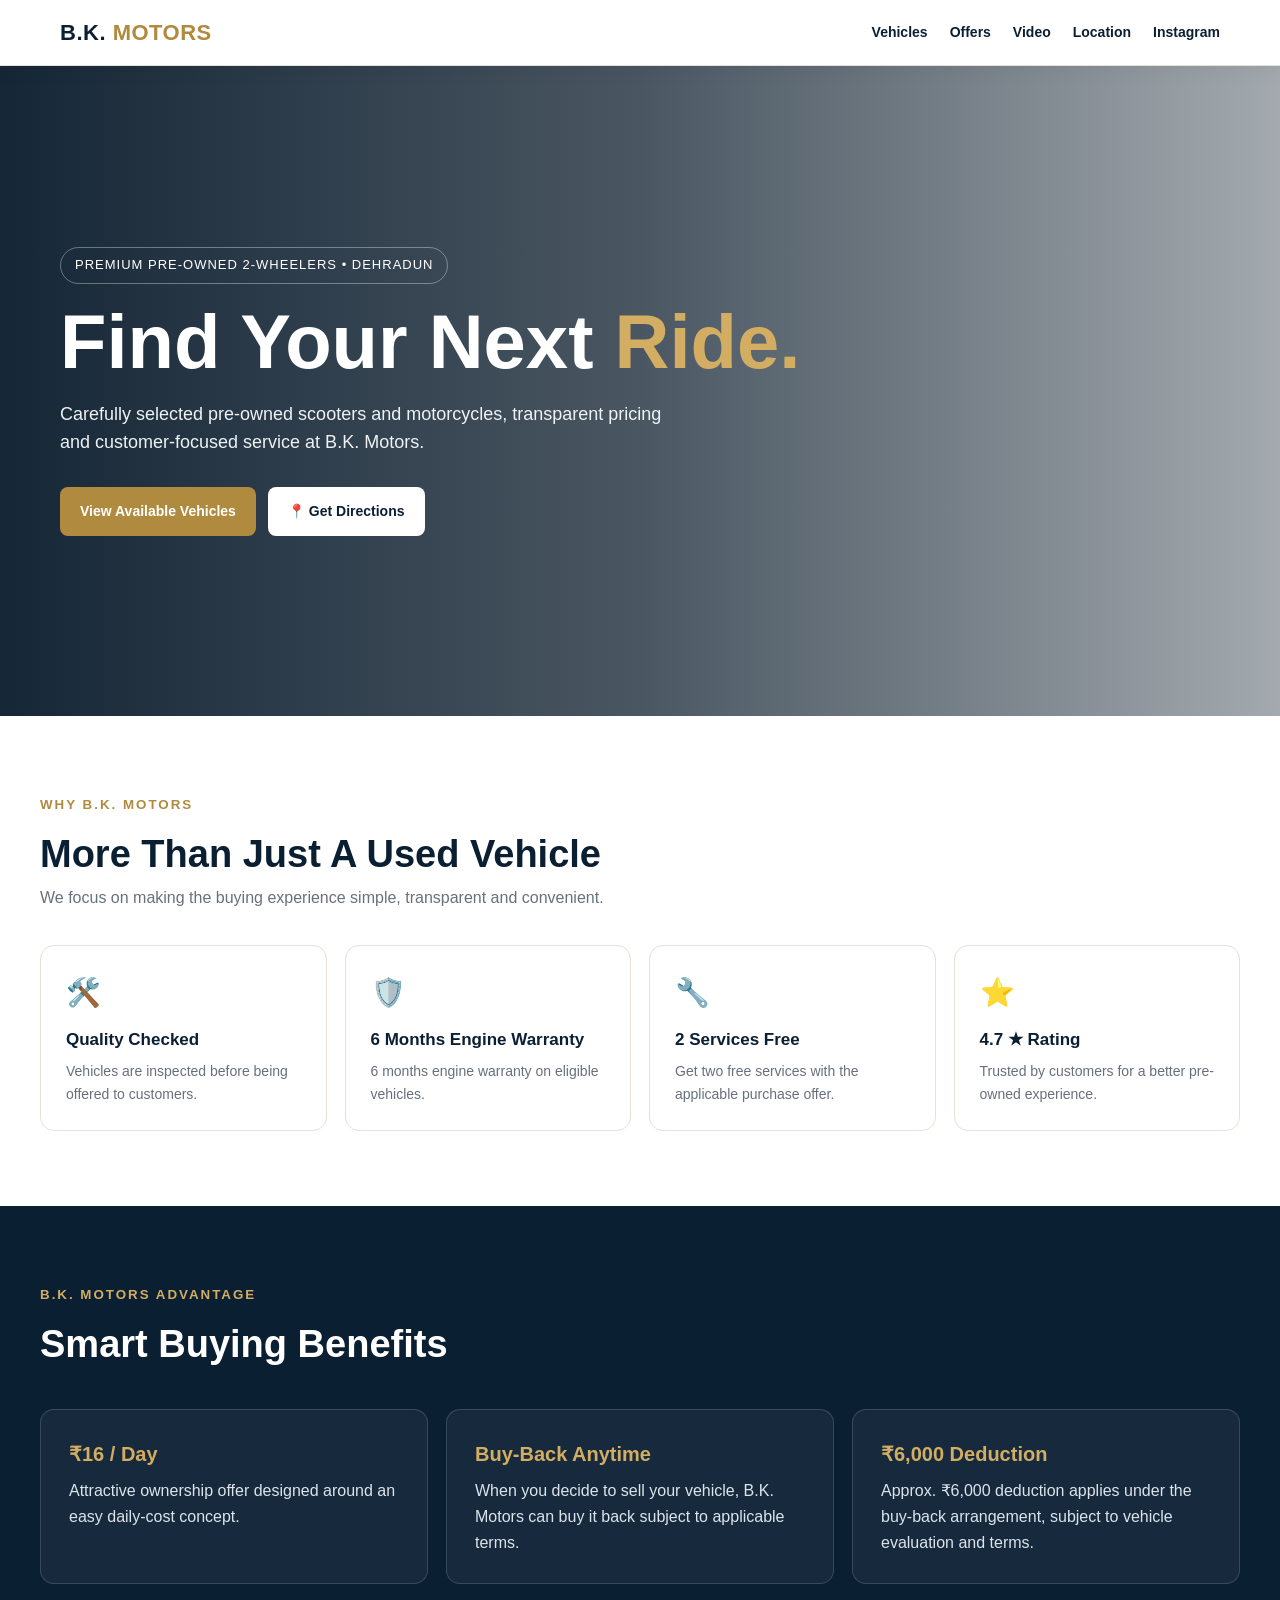
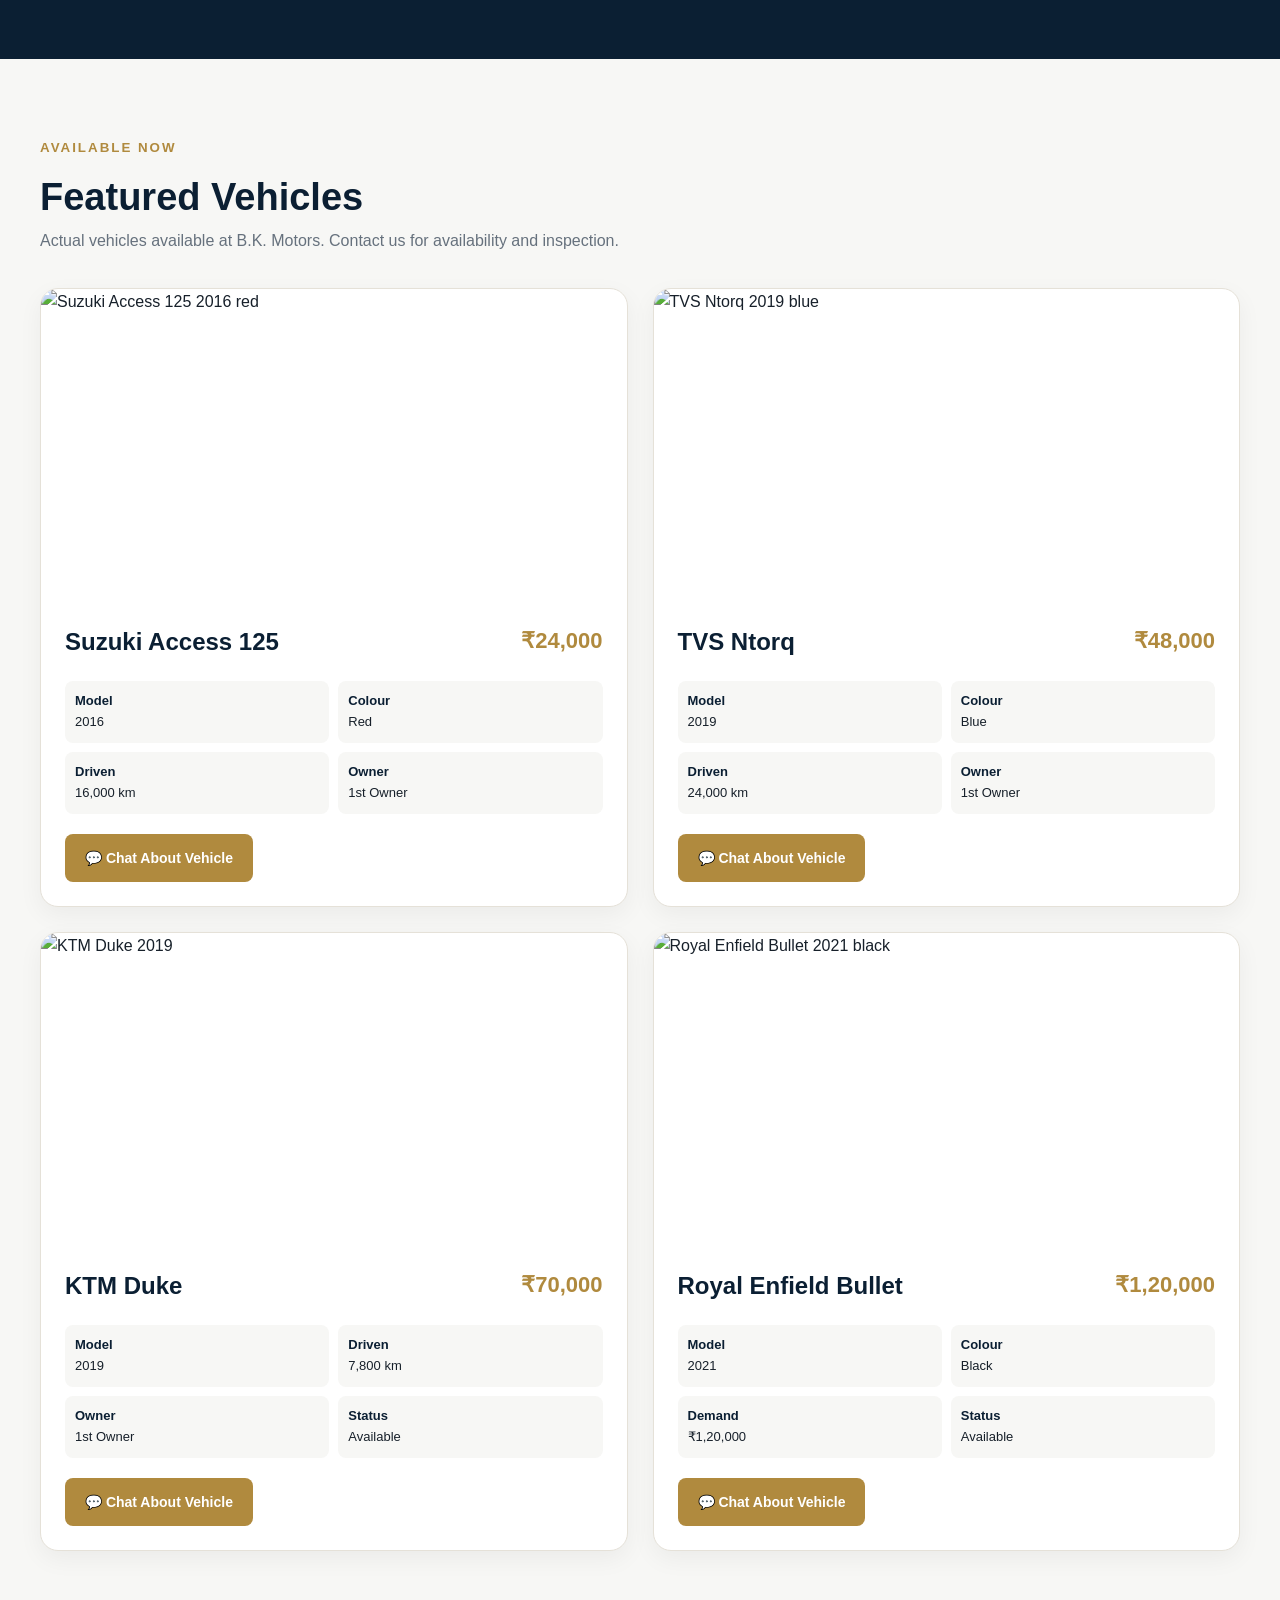
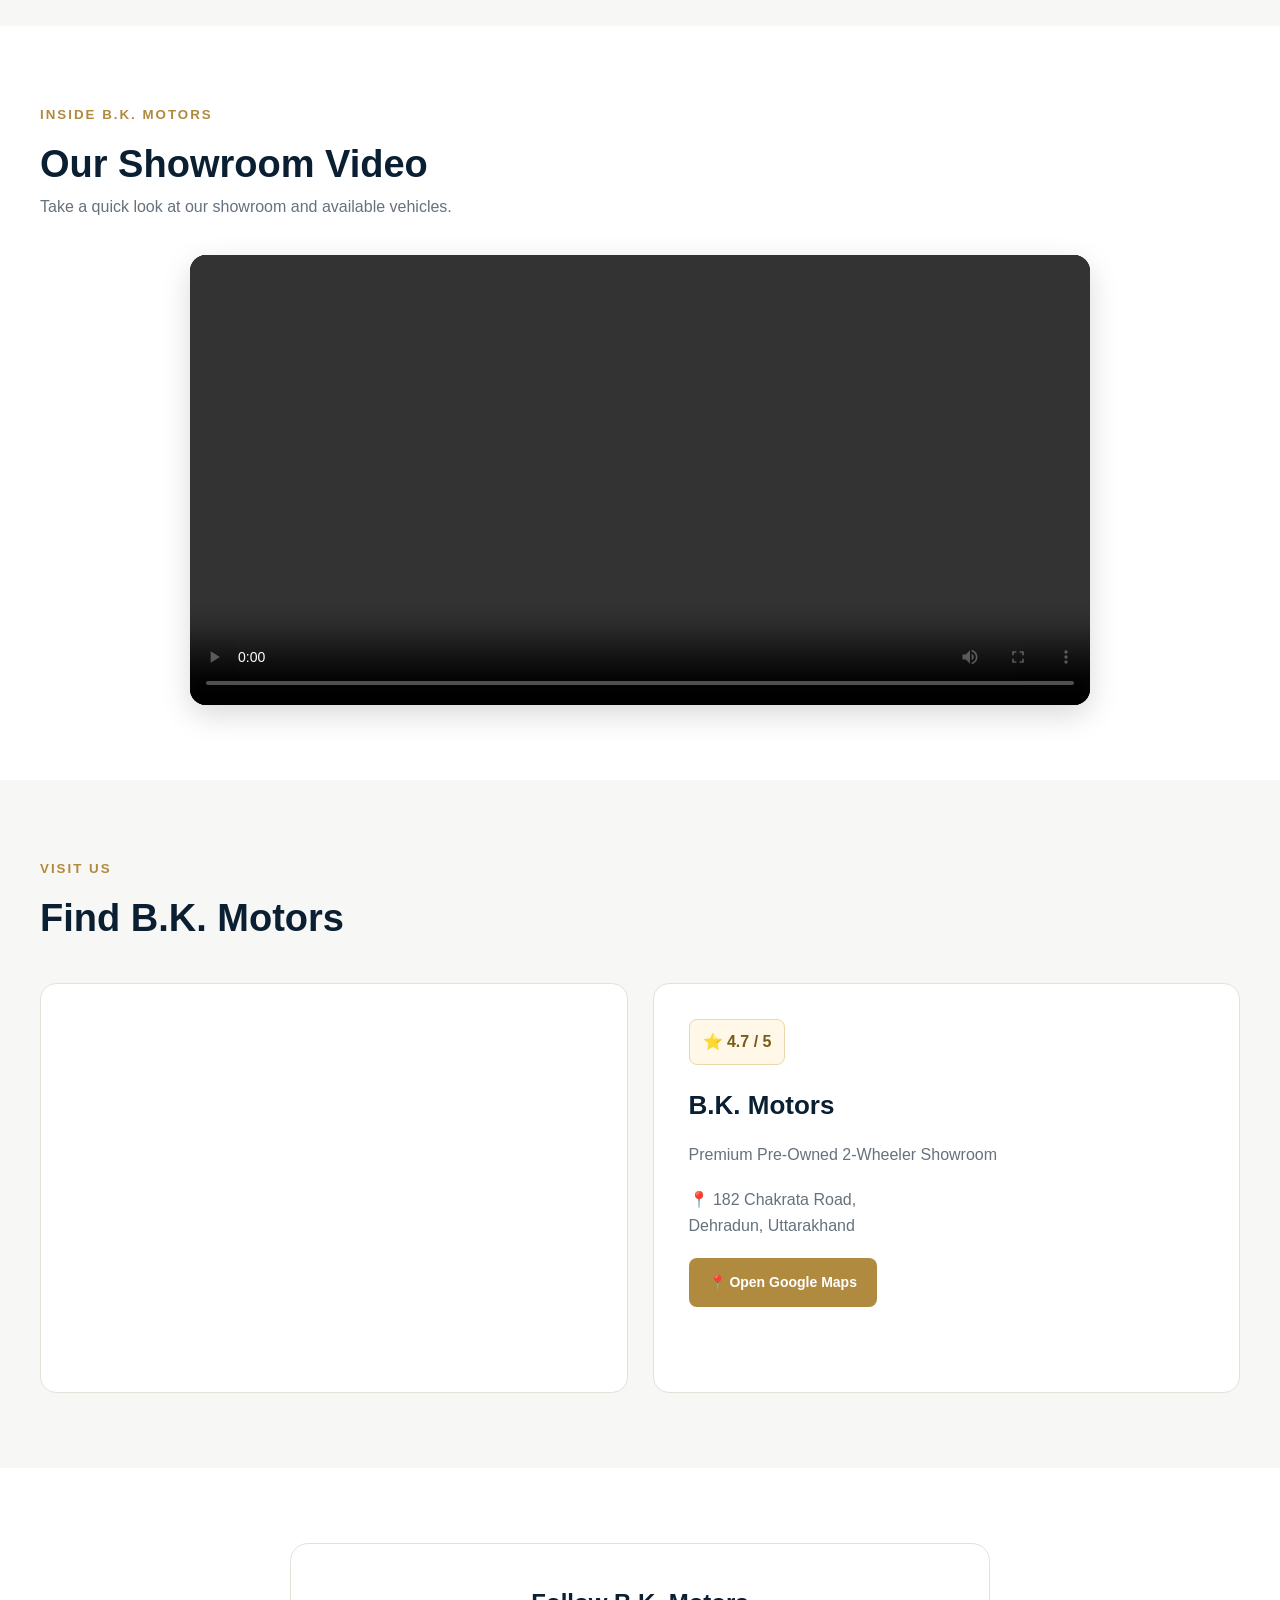
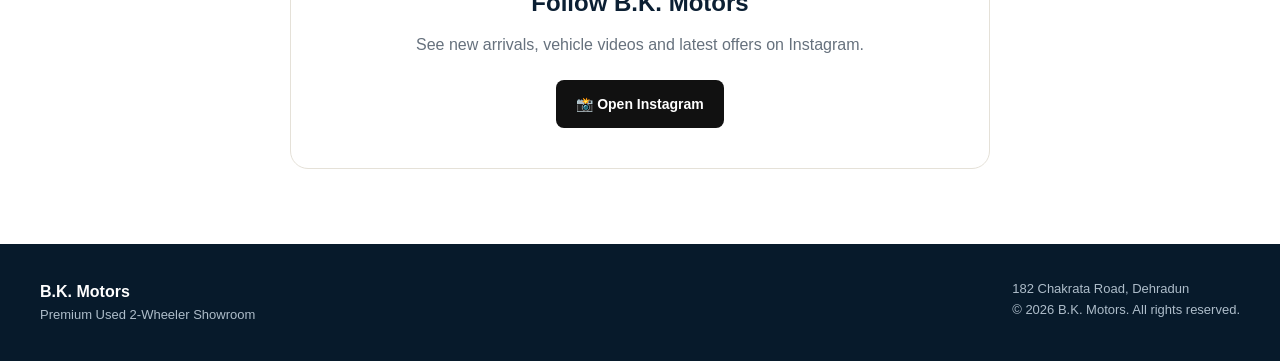
==== commit 81f34a04: "Update index.html" ====
--- a/index.html
+++ b/index.html
@@ -6,6 +6,8 @@
 
 <title>B.K. Motors | Premium Used 2-Wheeler Showroom</title>
 
+<meta name="description" content="B.K. Motors Dehradun - Premium pre-owned two wheelers. Quality checked used bikes and scooters at attractive prices.">
+
 <style>
 *{
   box-sizing:border-box;
@@ -20,85 +22,118 @@
 body{
   font-family:Arial,Helvetica,sans-serif;
   background:#f7f7f5;
-  color:#111827;
+  color:#17202a;
   line-height:1.6;
 }
 
 a{
   text-decoration:none;
-  color:inherit;
-}
+}
+
+:root{
+  --navy:#0b1f33;
+  --navy2:#132d47;
+  --gold:#b08a3e;
+  --gold2:#d2ad62;
+  --white:#ffffff;
+  --light:#f7f7f5;
+  --text:#17202a;
+  --muted:#66717d;
+  --border:#e5e1d8;
+}
+
+/* HEADER */
 
 header{
   position:sticky;
   top:0;
   z-index:1000;
-  background:#ffffff;
-  border-bottom:1px solid #e5e7eb;
-  box-shadow:0 3px 18px rgba(0,0,0,.06);
+  background:rgba(255,255,255,.97);
+  border-bottom:1px solid var(--border);
+  box-shadow:0 3px 20px rgba(0,0,0,.06);
 }
 
 .nav{
-  max-width:1180px;
+  max-width:1200px;
   margin:auto;
-  padding:18px 20px;
+  padding:15px 20px;
   display:flex;
+  align-items:center;
   justify-content:space-between;
-  align-items:center;
+  gap:20px;
 }
 
 .logo{
-  font-size:24px;
+  font-size:22px;
   font-weight:800;
+  color:var(--navy);
   letter-spacing:.5px;
-  color:#102a43;
 }
 
 .logo span{
-  color:#b18a3a;
+  color:var(--gold);
 }
 
 nav{
   display:flex;
   gap:22px;
-  align-items:center;
 }
 
 nav a{
+  color:var(--navy);
   font-size:14px;
   font-weight:600;
-  color:#334155;
 }
 
 nav a:hover{
-  color:#b18a3a;
-}
+  color:var(--gold);
+}
+
+/* HERO */
 
 .hero{
-  max-width:1180px;
+  min-height:650px;
+  background:
+    linear-gradient(90deg,rgba(7,25,42,.94),rgba(7,25,42,.72),rgba(7,25,42,.35)),
+    url("https://bd.gaadicdn.com/processedimages/honda/activa-125-2019/source/activa-125-201963218c5a4b8d4.jpg")
+    center/cover no-repeat;
+  display:flex;
+  align-items:center;
+}
+
+.hero-inner{
+  width:100%;
+  max-width:1200px;
   margin:auto;
-  padding:80px 20px 65px;
-  display:grid;
-  grid-template-columns:1.1fr .9fr;
-  gap:50px;
-  align-items:center;
+  padding:80px 20px;
+  color:white;
+}
+
+.badge{
+  display:inline-block;
+  border:1px solid rgba(255,255,255,.35);
+  padding:7px 14px;
+  border-radius:30px;
+  font-size:13px;
+  letter-spacing:1px;
+  margin-bottom:20px;
 }
 
 .hero h1{
-  font-size:52px;
-  line-height:1.05;
-  color:#102a43;
+  font-size:clamp(42px,7vw,76px);
+  line-height:1;
+  max-width:760px;
   margin-bottom:20px;
 }
 
 .hero h1 span{
-  color:#b18a3a;
+  color:var(--gold2);
 }
 
 .hero p{
+  max-width:620px;
   font-size:18px;
-  color:#64748b;
-  max-width:620px;
+  color:#eef2f5;
   margin-bottom:30px;
 }
 
@@ -109,370 +144,409 @@
 }
 
 .btn{
-  padding:14px 21px;
+  display:inline-block;
+  padding:13px 20px;
   border-radius:8px;
   font-weight:700;
-  display:inline-block;
-  border:1px solid #102a43;
-}
-
-.btn-primary{
-  background:#102a43;
-  color:#fff;
-}
-
-.btn-primary:hover{
-  background:#173b5c;
+  font-size:14px;
+  transition:.2s;
 }
 
 .btn-gold{
-  border-color:#b18a3a;
-  color:#8a6827;
-  background:#fff;
-}
-
-.hero-card{
-  background:#102a43;
+  background:var(--gold);
   color:white;
-  border-radius:18px;
-  padding:35px;
-  box-shadow:0 20px 45px rgba(16,42,67,.18);
-}
-
-.hero-card .rating{
+}
+
+.btn-gold:hover{
+  background:#98752f;
+}
+
+.btn-white{
+  background:white;
+  color:var(--navy);
+}
+
+.btn-outline{
+  border:1px solid rgba(255,255,255,.6);
+  color:white;
+}
+
+.btn-outline:hover{
+  background:white;
+  color:var(--navy);
+}
+
+/* COMMON */
+
+section{
+  padding:75px 20px;
+}
+
+.container{
+  max-width:1200px;
+  margin:auto;
+}
+
+.section-head{
+  margin-bottom:35px;
+}
+
+.section-head small{
+  color:var(--gold);
+  font-weight:800;
+  text-transform:uppercase;
+  letter-spacing:2px;
+}
+
+.section-head h2{
+  color:var(--navy);
   font-size:38px;
-  color:#d6ad55;
-  font-weight:800;
-}
-
-.hero-card h2{
-  font-size:25px;
-  margin:10px 0;
-}
-
-.hero-card p{
-  color:#dbe5ee;
-  font-size:15px;
-  margin:0;
-}
-
-section{
-  max-width:1180px;
-  margin:auto;
-  padding:70px 20px;
-}
-
-.section-title{
-  text-align:center;
-  margin-bottom:40px;
-}
-
-.section-title h2{
-  font-size:34px;
-  color:#102a43;
-}
-
-.section-title p{
-  color:#64748b;
-  margin-top:8px;
-}
+  margin-top:7px;
+}
+
+.section-head p{
+  color:var(--muted);
+  max-width:650px;
+}
+
+/* FEATURES */
 
 .features{
+  background:white;
+}
+
+.feature-grid{
   display:grid;
   grid-template-columns:repeat(4,1fr);
   gap:18px;
 }
 
 .feature{
+  border:1px solid var(--border);
+  border-radius:14px;
+  padding:25px;
   background:white;
-  border:1px solid #e5e7eb;
-  border-radius:12px;
-  padding:25px;
-  text-align:center;
 }
 
 .feature-icon{
-  font-size:30px;
-  margin-bottom:12px;
+  font-size:28px;
+  margin-bottom:10px;
 }
 
 .feature h3{
-  color:#102a43;
-  margin-bottom:6px;
-  font-size:18px;
+  color:var(--navy);
+  margin-bottom:7px;
+  font-size:17px;
 }
 
 .feature p{
-  color:#64748b;
+  color:var(--muted);
   font-size:14px;
 }
 
-.inventory{
-  background:#fff;
-  max-width:none;
-}
-
-.inventory-inner{
-  max-width:1180px;
-  margin:auto;
-  padding:70px 20px;
-}
-
-.bikes{
+/* OFFERS */
+
+.offers{
+  background:var(--navy);
+  color:white;
+}
+
+.offer-grid{
   display:grid;
-  grid-template-columns:repeat(4,1fr);
-  gap:22px;
-}
-
-.bike{
-  background:#fff;
-  border:1px solid #e5e7eb;
+  grid-template-columns:repeat(3,1fr);
+  gap:18px;
+}
+
+.offer{
+  border:1px solid rgba(255,255,255,.15);
+  background:rgba(255,255,255,.05);
   border-radius:14px;
+  padding:28px;
+}
+
+.offer h3{
+  color:var(--gold2);
+  font-size:20px;
+  margin-bottom:8px;
+}
+
+.offer p{
+  color:#dce4ea;
+}
+
+/* VEHICLES */
+
+.vehicle-grid{
+  display:grid;
+  grid-template-columns:repeat(2,1fr);
+  gap:25px;
+}
+
+.vehicle{
+  background:white;
+  border:1px solid var(--border);
+  border-radius:18px;
   overflow:hidden;
-  box-shadow:0 8px 25px rgba(0,0,0,.06);
-  transition:.2s;
-}
-
-.bike:hover{
-  transform:translateY(-4px);
-  box-shadow:0 14px 35px rgba(0,0,0,.1);
-}
-
-.bike img{
+  box-shadow:0 8px 25px rgba(0,0,0,.05);
+}
+
+.vehicle img{
   width:100%;
-  height:240px;
+  height:310px;
   object-fit:cover;
   display:block;
-  background:#eee;
-}
-
-.bike-info{
-  padding:20px;
-}
-
-.bike-info h3{
-  color:#102a43;
-  font-size:20px;
-  margin-bottom:10px;
+}
+
+.vehicle-body{
+  padding:24px;
+}
+
+.vehicle-title{
+  display:flex;
+  justify-content:space-between;
+  gap:15px;
+  align-items:flex-start;
+}
+
+.vehicle h3{
+  color:var(--navy);
+  font-size:24px;
 }
 
 .price{
-  font-size:25px;
+  color:var(--gold);
+  font-size:22px;
   font-weight:800;
-  color:#b18a3a;
-  margin-bottom:14px;
-}
-
-.details{
+  white-space:nowrap;
+}
+
+.specs{
   display:grid;
-  grid-template-columns:1fr 1fr;
-  gap:8px;
+  grid-template-columns:repeat(2,1fr);
+  gap:9px;
+  margin:20px 0;
+}
+
+.spec{
+  background:#f7f7f5;
+  padding:10px;
+  border-radius:8px;
   font-size:13px;
-  color:#64748b;
-  margin-bottom:18px;
-}
-
-.details strong{
-  color:#1e293b;
-}
-
-.chat-btn{
+}
+
+.spec strong{
   display:block;
-  text-align:center;
-  background:#102a43;
-  color:#fff;
-  padding:11px;
-  border-radius:7px;
-  font-weight:700;
-}
-
-.chat-btn:hover{
-  background:#173b5c;
-}
-
-.services{
-  display:grid;
-  grid-template-columns:repeat(3,1fr);
-  gap:20px;
-}
-
-.service{
-  background:#fff;
-  border:1px solid #e5e7eb;
-  padding:25px;
-  border-radius:12px;
-}
-
-.service h3{
-  color:#102a43;
-  margin-bottom:8px;
-}
-
-.service p{
-  color:#64748b;
-  font-size:14px;
+  color:var(--navy);
+}
+
+.vehicle-buttons{
+  display:flex;
+  gap:10px;
+  flex-wrap:wrap;
+}
+
+/* VIDEO */
+
+.video-section{
+  background:white;
 }
 
 .video-box{
-  background:#102a43;
-  padding:15px;
-  border-radius:15px;
   max-width:900px;
   margin:auto;
-}
-
-video{
+  background:#000;
+  border-radius:16px;
+  overflow:hidden;
+  box-shadow:0 10px 30px rgba(0,0,0,.15);
+}
+
+.video-box video{
   width:100%;
-  border-radius:10px;
   display:block;
 }
 
+/* LOCATION */
+
 .location{
+  background:#f7f7f5;
+}
+
+.location-grid{
   display:grid;
   grid-template-columns:1fr 1fr;
   gap:25px;
   align-items:stretch;
 }
 
+.map{
+  min-height:400px;
+  border-radius:16px;
+  overflow:hidden;
+  border:1px solid var(--border);
+  background:white;
+}
+
+.map iframe{
+  width:100%;
+  height:100%;
+  min-height:400px;
+  border:0;
+}
+
 .address{
-  background:#102a43;
-  color:#fff;
+  background:white;
+  border:1px solid var(--border);
+  border-radius:16px;
   padding:35px;
-  border-radius:14px;
 }
 
 .address h3{
+  color:var(--navy);
   font-size:26px;
   margin-bottom:15px;
 }
 
 .address p{
-  color:#dbe5ee;
+  color:var(--muted);
   margin-bottom:20px;
 }
 
-.map{
-  width:100%;
-  min-height:350px;
-  border:0;
-  border-radius:14px;
+.rating{
+  display:inline-block;
+  background:#fff8e8;
+  border:1px solid #ead8a8;
+  color:#795b17;
+  padding:9px 13px;
+  border-radius:8px;
+  font-weight:800;
+  margin-bottom:20px;
+}
+
+/* INSTAGRAM */
+
+.social{
+  text-align:center;
+  background:white;
+}
+
+.social-card{
+  max-width:700px;
+  margin:auto;
+  border:1px solid var(--border);
+  border-radius:18px;
+  padding:40px 25px;
+}
+
+.social-card h2{
+  color:var(--navy);
+  margin-bottom:10px;
+}
+
+.social-card p{
+  color:var(--muted);
+  margin-bottom:22px;
 }
 
 .instagram{
-  background:#fff;
-  border:1px solid #e5e7eb;
-  border-radius:14px;
-  padding:35px;
-  text-align:center;
-}
-
-.instagram h2{
-  color:#102a43;
-  margin-bottom:10px;
-}
-
-.instagram p{
-  color:#64748b;
-  margin-bottom:20px;
-}
-
-.insta-btn{
-  display:inline-block;
-  padding:13px 24px;
-  border-radius:8px;
-  background:#102a43;
+  background:#111;
   color:white;
-  font-weight:700;
-}
-
-.rating-box{
-  text-align:center;
-  background:#fff;
-  border:1px solid #e5e7eb;
-  border-radius:14px;
-  padding:35px;
-}
-
-.rating-number{
-  font-size:55px;
-  font-weight:800;
-  color:#b18a3a;
-}
-
-.stars{
-  font-size:28px;
-  letter-spacing:4px;
-}
+}
+
+/* FOOTER */
 
 footer{
-  background:#102a43;
-  color:#fff;
-  text-align:center;
+  background:#071a2b;
+  color:#d7e0e8;
   padding:35px 20px;
 }
 
+.footer-inner{
+  max-width:1200px;
+  margin:auto;
+  display:flex;
+  justify-content:space-between;
+  gap:20px;
+  flex-wrap:wrap;
+}
+
+footer strong{
+  color:white;
+}
+
 footer p{
-  color:#dbe5ee;
-  font-size:14px;
-  margin-top:7px;
-}
-
-@media(max-width:900px){
-  .hero{
-    grid-template-columns:1fr;
-    padding-top:55px;
-  }
-
-  .hero h1{
-    font-size:40px;
-  }
-
-  .features{
-    grid-template-columns:repeat(2,1fr);
-  }
-
-  .bikes{
-    grid-template-columns:repeat(2,1fr);
-  }
-
-  .services{
-    grid-template-columns:1fr;
-  }
-
-  .location{
-    grid-template-columns:1fr;
-  }
-}
-
-@media(max-width:600px){
+  font-size:13px;
+  color:#aebdca;
+}
+
+/* MOBILE */
+
+@media(max-width:850px){
+
   nav{
     display:none;
   }
 
-  .nav{
-    padding:15px;
-  }
-
   .hero{
-    padding:45px 18px;
+    min-height:590px;
+  }
+
+  .feature-grid{
+    grid-template-columns:1fr 1fr;
+  }
+
+  .offer-grid{
+    grid-template-columns:1fr;
+  }
+
+  .vehicle-grid{
+    grid-template-columns:1fr;
+  }
+
+  .location-grid{
+    grid-template-columns:1fr;
+  }
+}
+
+@media(max-width:550px){
+
+  section{
+    padding:55px 15px;
+  }
+
+  .hero-inner{
+    padding:70px 15px;
   }
 
   .hero h1{
-    font-size:36px;
-  }
-
-  section,
-  .inventory-inner{
-    padding:55px 18px;
-  }
-
-  .features,
-  .bikes{
+    font-size:46px;
+  }
+
+  .hero p{
+    font-size:16px;
+  }
+
+  .feature-grid{
     grid-template-columns:1fr;
   }
 
-  .bike img{
-    height:260px;
+  .vehicle img{
+    height:270px;
+  }
+
+  .vehicle-title{
+    flex-direction:column;
+  }
+
+  .price{
+    font-size:20px;
+  }
+
+  .specs{
+    grid-template-columns:1fr 1fr;
+  }
+
+  .section-head h2{
+    font-size:31px;
   }
 }
 </style>
@@ -480,338 +554,565 @@
 
 <body>
 
+<!-- HEADER -->
+
 <header>
   <div class="nav">
-    <div class="logo">B.K. <span>MOTORS</span></div>
+
+    <a href="#home" class="logo">
+      B.K. <span>MOTORS</span>
+    </a>
 
     <nav>
-      <a href="#inventory">Inventory</a>
-      <a href="#services">Services</a>
+      <a href="#vehicles">Vehicles</a>
+      <a href="#offers">Offers</a>
+      <a href="#video">Video</a>
       <a href="#location">Location</a>
       <a href="#instagram">Instagram</a>
     </nav>
+
   </div>
 </header>
 
-<main>
-
-<section class="hero">
-  <div>
-    <h1>Premium Used<br><span>Two-Wheelers</span></h1>
+
+<!-- HERO -->
+
+<section class="hero" id="home">
+
+  <div class="hero-inner">
+
+    <div class="badge">
+      PREMIUM PRE-OWNED 2-WHEELERS • DEHRADUN
+    </div>
+
+    <h1>
+      Find Your Next
+      <span>Ride.</span>
+    </h1>
 
     <p>
-      Trusted pre-owned scooters and motorcycles at B.K. Motors.
-      Carefully selected vehicles, transparent pricing and customer-first service.
+      Carefully selected pre-owned scooters and motorcycles,
+      transparent pricing and customer-focused service at
+      B.K. Motors.
     </p>
 
     <div class="buttons">
-      <a class="btn btn-primary" href="#inventory">View Inventory</a>
-      <a class="btn btn-gold" href="#location">Visit Showroom</a>
+
+      <a class="btn btn-gold" href="#vehicles">
+        View Available Vehicles
+      </a>
+
+      <a class="btn btn-white"
+         href="https://www.google.com/maps/search/?api=1&query=182+Chakrata+Road+Dehradun"
+         target="_blank">
+        📍 Get Directions
+      </a>
+
     </div>
-  </div>
-
-  <div class="hero-card">
-    <div class="rating">4.7 ★</div>
-    <h2>Trusted Local Showroom</h2>
+
+  </div>
+
+</section>
+
+
+<!-- FEATURES -->
+
+<section class="features">
+
+<div class="container">
+
+  <div class="section-head">
+    <small>Why B.K. Motors</small>
+    <h2>More Than Just A Used Vehicle</h2>
     <p>
-      Premium used two-wheelers with support, service benefits,
-      warranty and flexible buy-back options.
+      We focus on making the buying experience simple,
+      transparent and convenient.
     </p>
   </div>
-</section>
-
-<section>
-  <div class="section-title">
-    <h2>Why Choose B.K. Motors?</h2>
-    <p>More than just buying a used vehicle.</p>
-  </div>
-
-  <div class="features">
+
+  <div class="feature-grid">
+
+    <div class="feature">
+      <div class="feature-icon">🛠️</div>
+      <h3>Quality Checked</h3>
+      <p>
+        Vehicles are inspected before being offered to customers.
+      </p>
+    </div>
 
     <div class="feature">
       <div class="feature-icon">🛡️</div>
-      <h3>6 Months Warranty</h3>
-      <p>Engine warranty support for 6 months.</p>
+      <h3>6 Months Engine Warranty</h3>
+      <p>
+        6 months engine warranty on eligible vehicles.
+      </p>
     </div>
 
     <div class="feature">
       <div class="feature-icon">🔧</div>
-      <h3>2 Free Services</h3>
-      <p>Get two free services after purchase.</p>
-    </div>
-
-    <div class="feature">
-      <div class="feature-icon">₹</div>
-      <h3>Easy Ownership</h3>
-      <p>Ownership plans starting around ₹16/day on eligible vehicles.</p>
-    </div>
-
-    <div class="feature">
-      <div class="feature-icon">↩️</div>
-      <h3>Buy-Back Option</h3>
-      <p>Sell the vehicle back whenever you want, subject to terms.</p>
-    </div>
-
-  </div>
-</section>
-
-<div class="inventory" id="inventory">
-  <div class="inventory-inner">
-
-    <div class="section-title">
-      <h2>Available Vehicles</h2>
-      <p>Our current pre-owned inventory</p>
-    </div>
-
-    <div class="bikes">
-
-      <!-- ACCESS -->
-      <div class="bike">
-        <img src="access.jpg" alt="Suzuki Access 125 Red">
-
-        <div class="bike-info">
-          <h3>Suzuki Access 125</h3>
-
-          <div class="price">₹24,000</div>
-
-          <div class="details">
-            <div>Model: <strong>2016</strong></div>
-            <div>Colour: <strong>Red</strong></div>
-            <div>Driven: <strong>16,000 km</strong></div>
-            <div>Owner: <strong>1st</strong></div>
-          </div>
-
-          <a class="chat-btn"
-             href="https://wa.me/?text=Hello%20B.K.%20Motors%2C%20I%20am%20interested%20in%20the%202016%20Suzuki%20Access%20125%20priced%20at%20Rs.%2024%2C000."
-             target="_blank">
-             Chat About This Vehicle
-          </a>
-        </div>
-      </div>
-
-
-      <!-- NTORQ -->
-      <div class="bike">
-        <img src="ntorq.jpg" alt="TVS Ntorq 125 Blue">
-
-        <div class="bike-info">
-          <h3>TVS Ntorq 125</h3>
-
-          <div class="price">₹48,000</div>
-
-          <div class="details">
-            <div>Model: <strong>2019</strong></div>
-            <div>Colour: <strong>Blue</strong></div>
-            <div>Driven: <strong>24,000 km</strong></div>
-            <div>Owner: <strong>1st</strong></div>
-          </div>
-
-          <a class="chat-btn"
-             href="https://wa.me/?text=Hello%20B.K.%20Motors%2C%20I%20am%20interested%20in%20the%202019%20TVS%20Ntorq%20125%20priced%20at%20Rs.%2048%2C000."
-             target="_blank">
-             Chat About This Vehicle
-          </a>
-        </div>
-      </div>
-
-
-      <!-- DUKE -->
-      <div class="bike">
-        <img src="duke.jpg" alt="KTM Duke 200">
-
-        <div class="bike-info">
-          <h3>KTM Duke 200</h3>
-
-          <div class="price">₹70,000</div>
-
-          <div class="details">
-            <div>Model: <strong>2019</strong></div>
-            <div>Colour: <strong>White/Orange</strong></div>
-            <div>Driven: <strong>7,800 km</strong></div>
-            <div>Owner: <strong>1st</strong></div>
-          </div>
-
-          <a class="chat-btn"
-             href="https://wa.me/?text=Hello%20B.K.%20Motors%2C%20I%20am%20interested%20in%20the%202019%20KTM%20Duke%20200%20priced%20at%20Rs.%2070%2C000."
-             target="_blank">
-             Chat About This Vehicle
-          </a>
-        </div>
-      </div>
-
-
-      <!-- BULLET -->
-      <div class="bike">
-        <img src="bullet.jpg" alt="Royal Enfield Bullet Black">
-
-        <div class="bike-info">
-          <h3>Royal Enfield Bullet</h3>
-
-          <div class="price">₹1,20,000</div>
-
-          <div class="details">
-            <div>Model: <strong>2021</strong></div>
-            <div>Colour: <strong>Black</strong></div>
-            <div>Driven: <strong>Enquire</strong></div>
-            <div>Owner: <strong>Enquire</strong></div>
-          </div>
-
-          <a class="chat-btn"
-             href="https://wa.me/?text=Hello%20B.K.%20Motors%2C%20I%20am%20interested%20in%20the%202021%20Royal%20Enfield%20Bullet%20priced%20at%20Rs.%201%2C20%2C000."
-             target="_blank">
-             Chat About This Vehicle
-          </a>
-        </div>
-      </div>
-
-    </div>
-  </div>
-</div>
-
-
-<section id="services">
-
-  <div class="section-title">
-    <h2>Customer Benefits</h2>
-    <p>Extra value with your purchase</p>
-  </div>
-
-  <div class="services">
-
-    <div class="service">
-      <h3>6 Months Engine Warranty</h3>
+      <h3>2 Services Free</h3>
       <p>
-        Eligible purchases include engine warranty support for six months.
+        Get two free services with the applicable purchase offer.
       </p>
     </div>
 
-    <div class="service">
-      <h3>2 Services Free</h3>
+    <div class="feature">
+      <div class="feature-icon">⭐</div>
+      <h3>4.7 ★ Rating</h3>
       <p>
-        Customers receive two free services as part of the showroom benefits.
+        Trusted by customers for a better pre-owned experience.
       </p>
     </div>
 
-    <div class="service">
-      <h3>Buy-Back Facility</h3>
+  </div>
+
+</div>
+
+</section>
+
+
+<!-- OFFERS -->
+
+<section class="offers" id="offers">
+
+<div class="container">
+
+  <div class="section-head">
+    <small style="color:#d2ad62;">B.K. Motors Advantage</small>
+    <h2 style="color:white;">Smart Buying Benefits</h2>
+  </div>
+
+  <div class="offer-grid">
+
+    <div class="offer">
+      <h3>₹16 / Day</h3>
       <p>
-        When you decide to sell your vehicle back, B.K. Motors can buy it back
-        subject to inspection and applicable terms.
+        Attractive ownership offer designed around an easy
+        daily-cost concept.
       </p>
     </div>
 
-  </div>
+    <div class="offer">
+      <h3>Buy-Back Anytime</h3>
+      <p>
+        When you decide to sell your vehicle, B.K. Motors
+        can buy it back subject to applicable terms.
+      </p>
+    </div>
+
+    <div class="offer">
+      <h3>₹6,000 Deduction</h3>
+      <p>
+        Approx. ₹6,000 deduction applies under the buy-back
+        arrangement, subject to vehicle evaluation and terms.
+      </p>
+    </div>
+
+  </div>
+
+</div>
+
 </section>
 
 
-<section>
-
-  <div class="section-title">
-    <h2>Showroom Video</h2>
-    <p>Take a look at our vehicles and showroom.</p>
+<!-- VEHICLES -->
+
+<section id="vehicles">
+
+<div class="container">
+
+  <div class="section-head">
+    <small>Available Now</small>
+    <h2>Featured Vehicles</h2>
+    <p>
+      Actual vehicles available at B.K. Motors.
+      Contact us for availability and inspection.
+    </p>
+  </div>
+
+
+  <div class="vehicle-grid">
+
+
+    <!-- ACCESS -->
+
+    <article class="vehicle">
+
+      <img src="access.jpg"
+           alt="Suzuki Access 125 2016 red">
+
+      <div class="vehicle-body">
+
+        <div class="vehicle-title">
+
+          <h3>Suzuki Access 125</h3>
+
+          <div class="price">
+            ₹24,000
+          </div>
+
+        </div>
+
+        <div class="specs">
+
+          <div class="spec">
+            <strong>Model</strong>
+            2016
+          </div>
+
+          <div class="spec">
+            <strong>Colour</strong>
+            Red
+          </div>
+
+          <div class="spec">
+            <strong>Driven</strong>
+            16,000 km
+          </div>
+
+          <div class="spec">
+            <strong>Owner</strong>
+            1st Owner
+          </div>
+
+        </div>
+
+        <div class="vehicle-buttons">
+
+          <a class="btn btn-gold"
+             href="https://wa.me/?text=Hi%20B.K.%20Motors%2C%20I%20am%20interested%20in%20the%20Suzuki%20Access%20125."
+             target="_blank">
+            💬 Chat About Vehicle
+          </a>
+
+        </div>
+
+      </div>
+
+    </article>
+
+
+    <!-- NTORQ -->
+
+    <article class="vehicle">
+
+      <img src="ntorq.jpg"
+           alt="TVS Ntorq 2019 blue">
+
+      <div class="vehicle-body">
+
+        <div class="vehicle-title">
+
+          <h3>TVS Ntorq</h3>
+
+          <div class="price">
+            ₹48,000
+          </div>
+
+        </div>
+
+        <div class="specs">
+
+          <div class="spec">
+            <strong>Model</strong>
+            2019
+          </div>
+
+          <div class="spec">
+            <strong>Colour</strong>
+            Blue
+          </div>
+
+          <div class="spec">
+            <strong>Driven</strong>
+            24,000 km
+          </div>
+
+          <div class="spec">
+            <strong>Owner</strong>
+            1st Owner
+          </div>
+
+        </div>
+
+        <div class="vehicle-buttons">
+
+          <a class="btn btn-gold"
+             href="https://wa.me/?text=Hi%20B.K.%20Motors%2C%20I%20am%20interested%20in%20the%20TVS%20Ntorq."
+             target="_blank">
+            💬 Chat About Vehicle
+          </a>
+
+        </div>
+
+      </div>
+
+    </article>
+
+
+    <!-- KTM -->
+
+    <article class="vehicle">
+
+      <img src="ktm.jpg"
+           alt="KTM Duke 2019">
+
+      <div class="vehicle-body">
+
+        <div class="vehicle-title">
+
+          <h3>KTM Duke</h3>
+
+          <div class="price">
+            ₹70,000
+          </div>
+
+        </div>
+
+        <div class="specs">
+
+          <div class="spec">
+            <strong>Model</strong>
+            2019
+          </div>
+
+          <div class="spec">
+            <strong>Driven</strong>
+            7,800 km
+          </div>
+
+          <div class="spec">
+            <strong>Owner</strong>
+            1st Owner
+          </div>
+
+          <div class="spec">
+            <strong>Status</strong>
+            Available
+          </div>
+
+        </div>
+
+        <div class="vehicle-buttons">
+
+          <a class="btn btn-gold"
+             href="https://wa.me/?text=Hi%20B.K.%20Motors%2C%20I%20am%20interested%20in%20the%20KTM%20Duke."
+             target="_blank">
+            💬 Chat About Vehicle
+          </a>
+
+        </div>
+
+      </div>
+
+    </article>
+
+
+    <!-- BULLET -->
+
+    <article class="vehicle">
+
+      <img src="bullet.jpg"
+           alt="Royal Enfield Bullet 2021 black">
+
+      <div class="vehicle-body">
+
+        <div class="vehicle-title">
+
+          <h3>Royal Enfield Bullet</h3>
+
+          <div class="price">
+            ₹1,20,000
+          </div>
+
+        </div>
+
+        <div class="specs">
+
+          <div class="spec">
+            <strong>Model</strong>
+            2021
+          </div>
+
+          <div class="spec">
+            <strong>Colour</strong>
+            Black
+          </div>
+
+          <div class="spec">
+            <strong>Demand</strong>
+            ₹1,20,000
+          </div>
+
+          <div class="spec">
+            <strong>Status</strong>
+            Available
+          </div>
+
+        </div>
+
+        <div class="vehicle-buttons">
+
+          <a class="btn btn-gold"
+             href="https://wa.me/?text=Hi%20B.K.%20Motors%2C%20I%20am%20interested%20in%20the%20Royal%20Enfield%20Bullet."
+             target="_blank">
+            💬 Chat About Vehicle
+          </a>
+
+        </div>
+
+      </div>
+
+    </article>
+
+
+  </div>
+
+</div>
+
+</section>
+
+
+<!-- VIDEO -->
+
+<section class="video-section" id="video">
+
+<div class="container">
+
+  <div class="section-head">
+    <small>Inside B.K. Motors</small>
+    <h2>Our Showroom Video</h2>
+    <p>
+      Take a quick look at our showroom and available vehicles.
+    </p>
   </div>
 
   <div class="video-box">
-    <video controls preload="metadata">
+
+    <video controls playsinline preload="metadata">
+
       <source src="showroom.mp4" type="video/mp4">
-      Your browser does not support video playback.
+
+      Your browser does not support the video tag.
+
     </video>
-  </div>
+
+  </div>
+
+</div>
 
 </section>
 
 
-<section id="instagram">
-
-  <div class="instagram">
-
-    <h2>Follow B.K. Motors</h2>
-
-    <p>
-      See our latest vehicles, offers and showroom updates on Instagram.
-    </p>
-
-    <!-- Replace YOUR_INSTAGRAM_USERNAME with the actual B.K. Motors username -->
-    <a class="insta-btn"
-       href="https://www.instagram.com/YOUR_INSTAGRAM_USERNAME/"
-       target="_blank">
-       📸 Open Instagram
-    </a>
-
-  </div>
-
-</section>
-
-
-<section id="location">
-
-  <div class="section-title">
-    <h2>Visit Our Showroom</h2>
-    <p>Find B.K. Motors on Chakrata Road, Dehradun.</p>
-  </div>
-
-  <div class="location">
+<!-- LOCATION -->
+
+<section class="location" id="location">
+
+<div class="container">
+
+  <div class="section-head">
+    <small>Visit Us</small>
+    <h2>Find B.K. Motors</h2>
+  </div>
+
+  <div class="location-grid">
+
+    <div class="map">
+
+      <iframe
+        src="https://www.google.com/maps?q=182+Chakrata+Road,+Dehradun&output=embed"
+        loading="lazy"
+        allowfullscreen>
+      </iframe>
+
+    </div>
+
 
     <div class="address">
 
+      <div class="rating">
+        ⭐ 4.7 / 5
+      </div>
+
       <h3>B.K. Motors</h3>
+
+      <p>
+        Premium Pre-Owned 2-Wheeler Showroom
+      </p>
 
       <p>
         📍 182 Chakrata Road,<br>
         Dehradun, Uttarakhand
       </p>
 
-      <a class="btn btn-gold"
-         href="https://www.google.com/maps/search/?api=1&query=182+Chakrata+Road+Dehradun"
-         target="_blank">
-         Open in Google Maps
-      </a>
+      <div class="buttons">
+
+        <a class="btn btn-gold"
+           href="https://www.google.com/maps/search/?api=1&query=182+Chakrata+Road+Dehradun"
+           target="_blank">
+          📍 Open Google Maps
+        </a>
+
+      </div>
 
     </div>
 
-    <iframe
-      class="map"
-      src="https://www.google.com/maps?q=182%20Chakrata%20Road%20Dehradun&output=embed"
-      loading="lazy">
-    </iframe>
-
-  </div>
+  </div>
+
+</div>
 
 </section>
 
 
-<section>
-
-  <div class="rating-box">
-
-    <div class="rating-number">4.7</div>
-
-    <div class="stars">★★★★★</div>
+<!-- INSTAGRAM -->
+
+<section class="social" id="instagram">
+
+<div class="container">
+
+  <div class="social-card">
+
+    <h2>Follow B.K. Motors</h2>
 
     <p>
-      Customer Rating
+      See new arrivals, vehicle videos and latest offers on Instagram.
     </p>
 
-  </div>
+    <!-- IMPORTANT: put your exact Instagram profile link below -->
+
+    <a class="btn instagram"
+       href="https://www.instagram.com/"
+       target="_blank"
+       rel="noopener noreferrer">
+      📸 Open Instagram
+    </a>
+
+  </div>
+
+</div>
 
 </section>
 
-</main>
-
+
+<!-- FOOTER -->
 
 <footer>
 
-  <h2>B.K. Motors</h2>
-
-  <p>
-    Premium Used 2-Wheeler Showroom • Dehradun
-  </p>
-
-  <p>
-    © 2026 B.K. Motors. All rights reserved.
-  </p>
+<div class="footer-inner">
+
+  <div>
+    <strong>B.K. Motors</strong>
+    <p>Premium Used 2-Wheeler Showroom</p>
+  </div>
+
+  <div>
+    <p>182 Chakrata Road, Dehradun</p>
+    <p>© 2026 B.K. Motors. All rights reserved.</p>
+  </div>
+
+</div>
 
 </footer>
 
 </body>
-    </html>
+  </html>
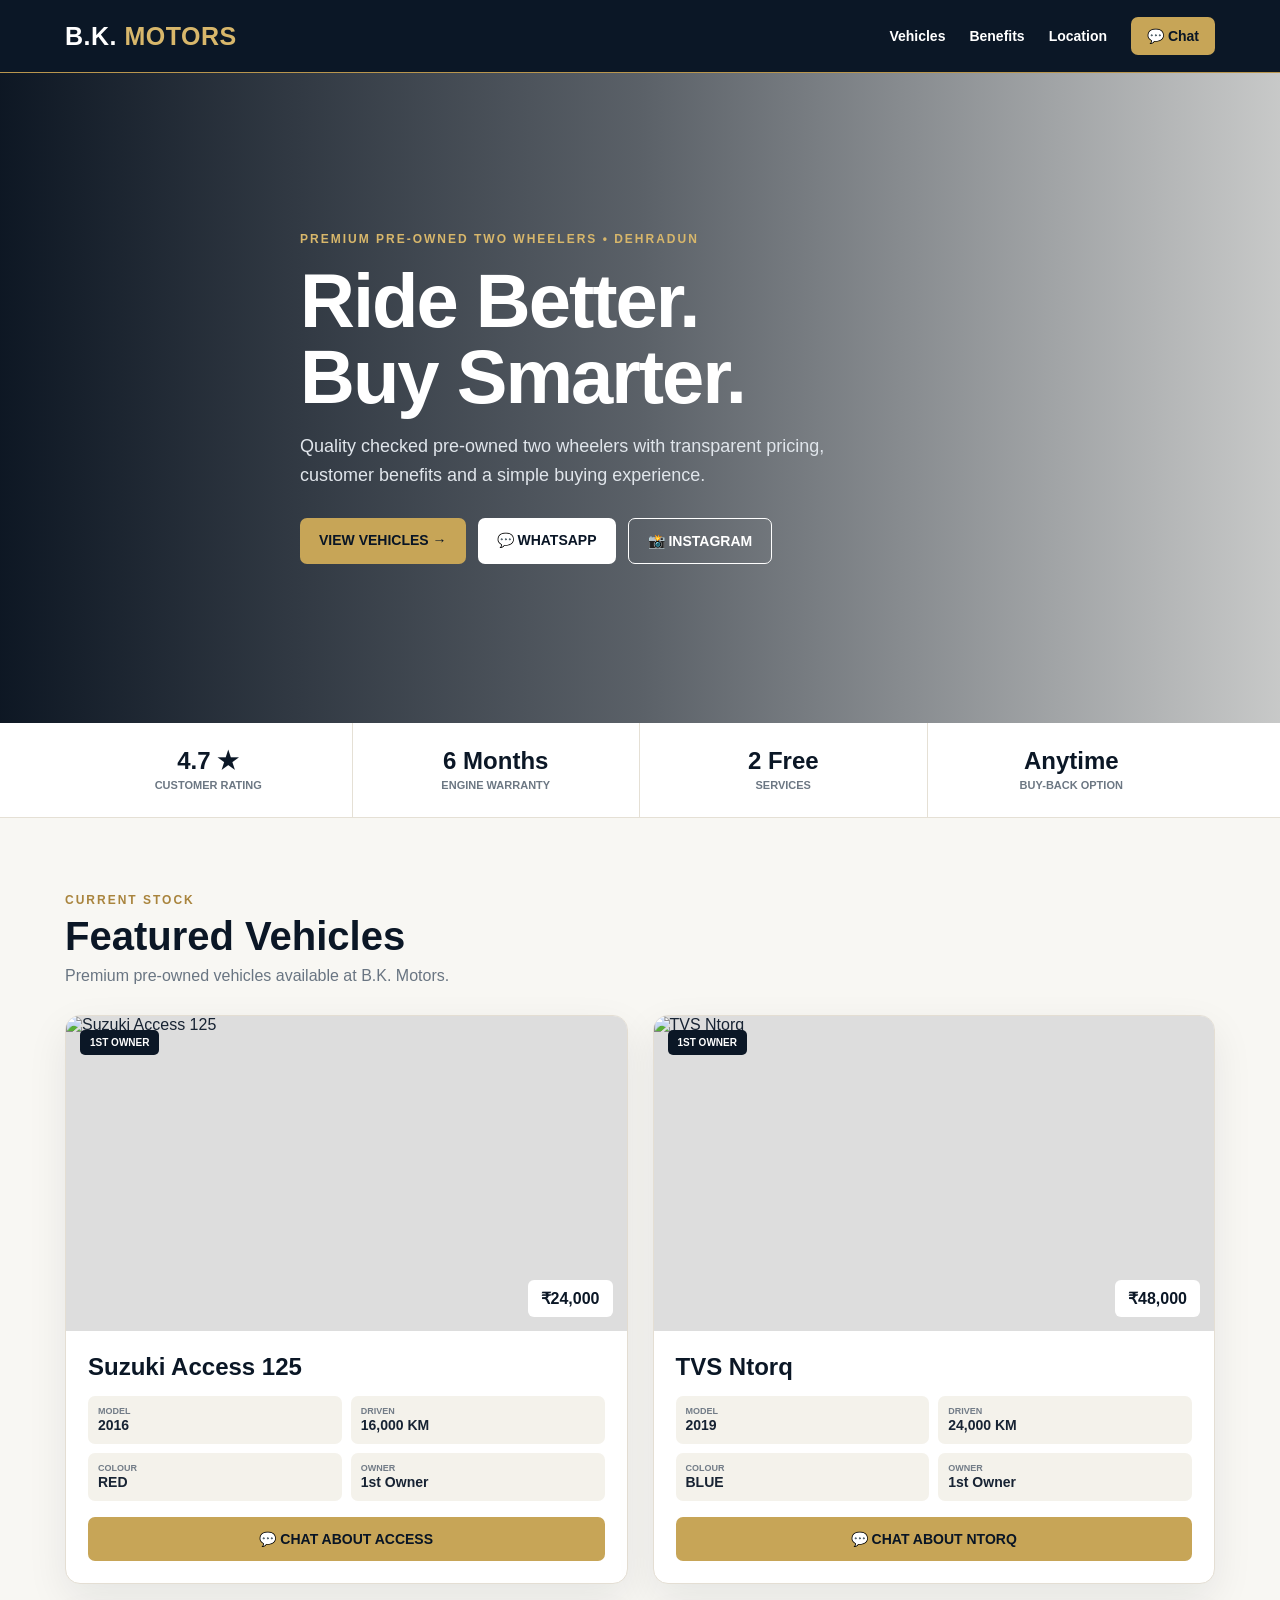
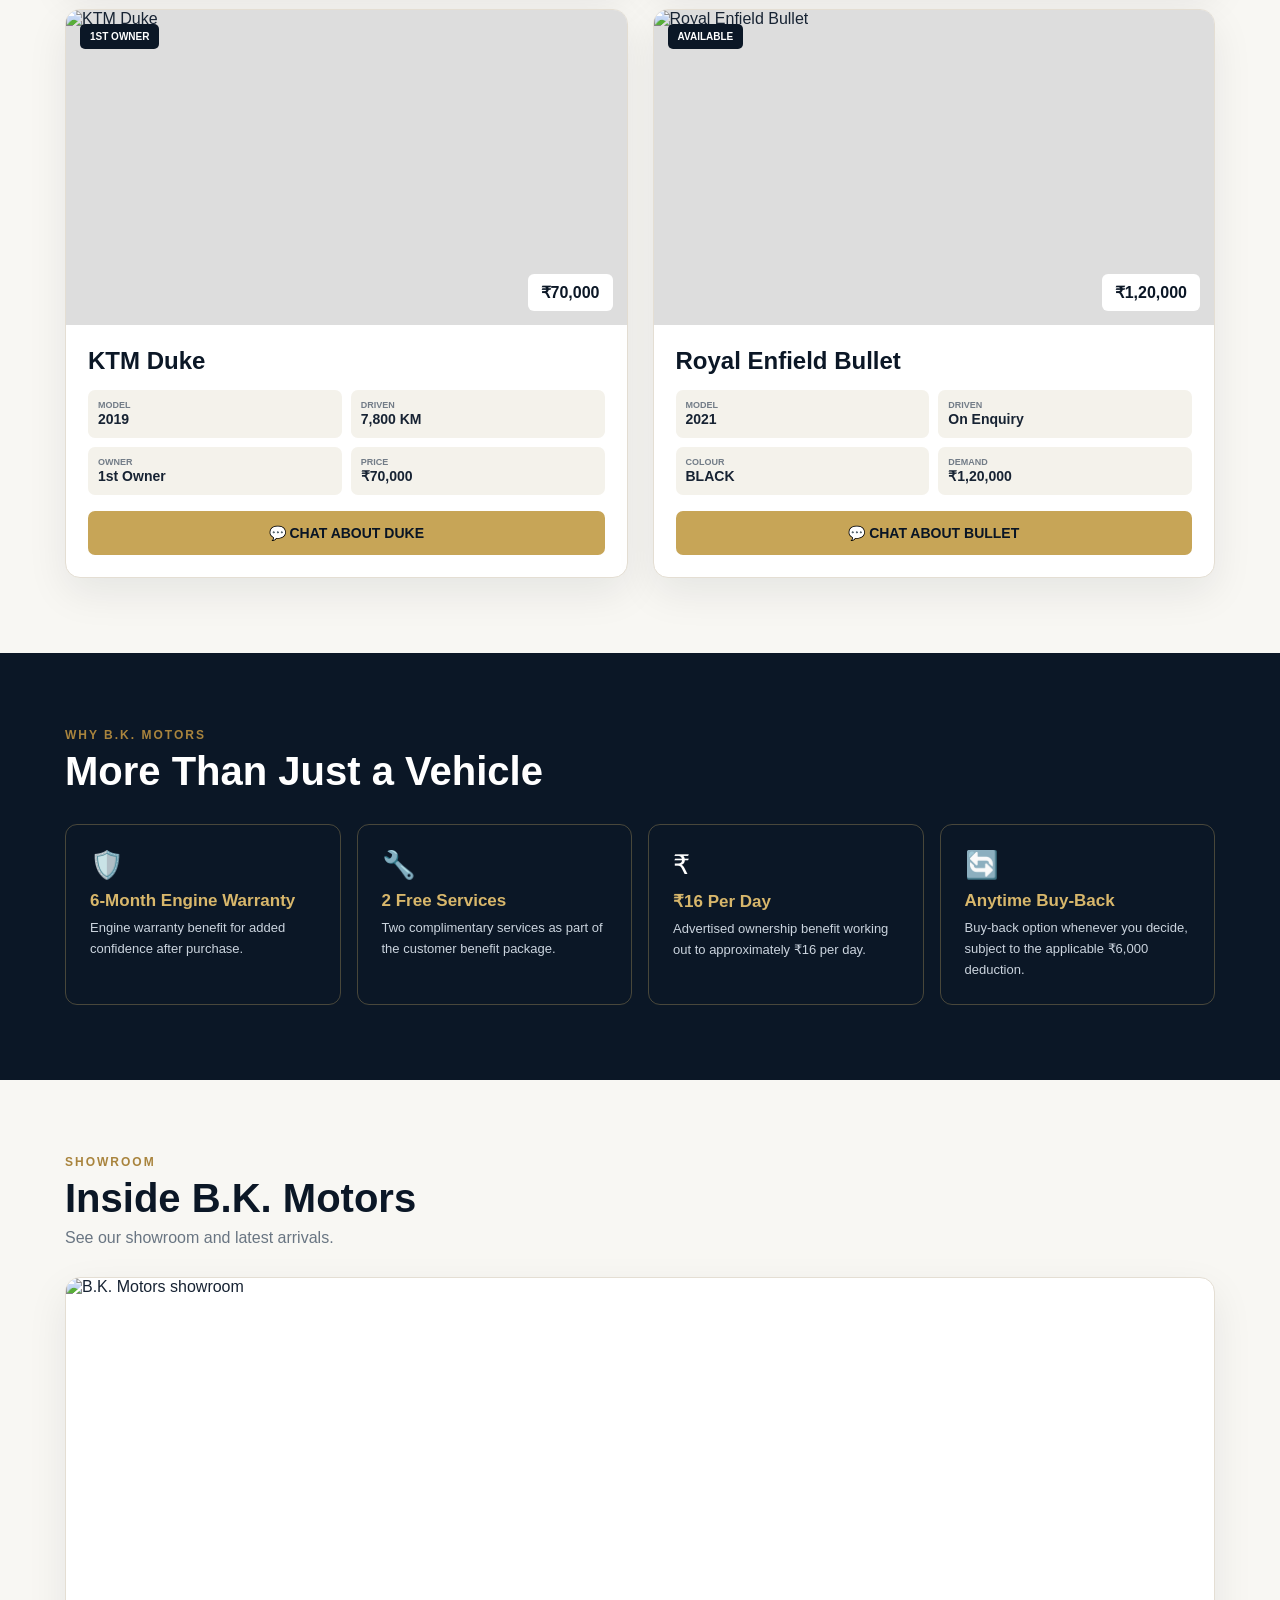
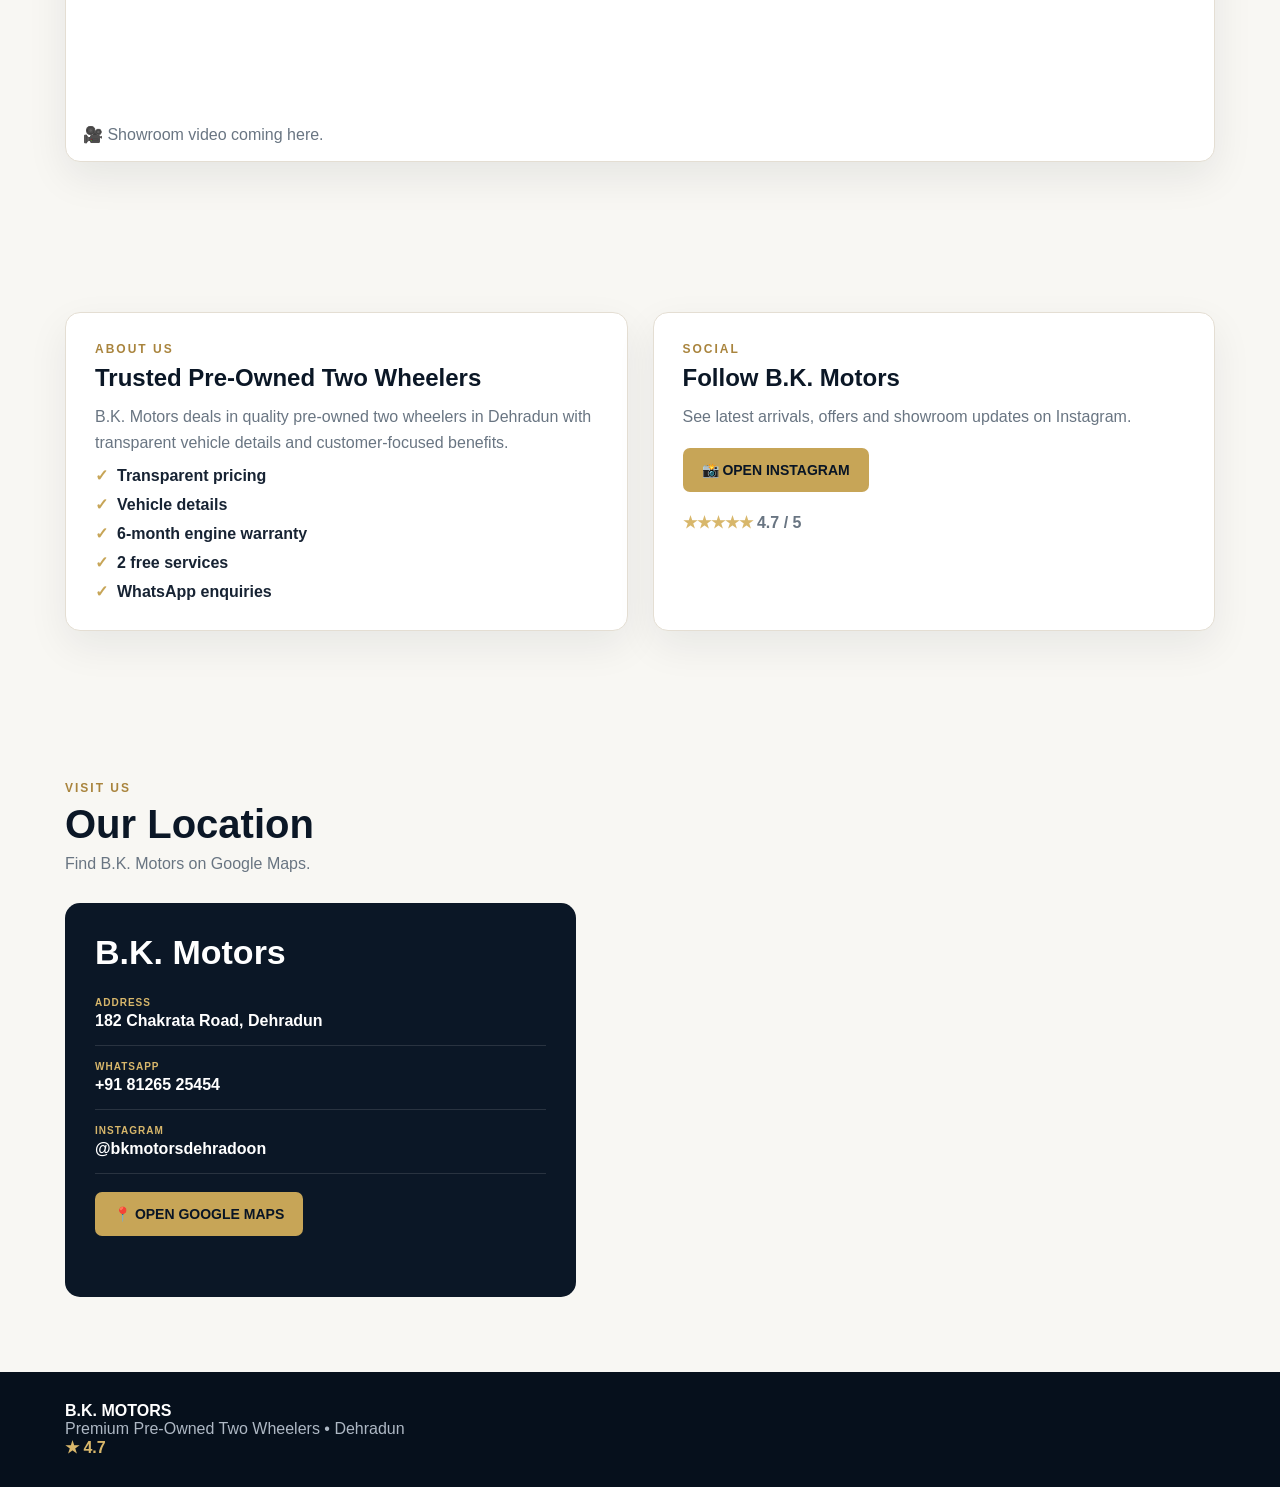
==== commit 5a28b6cc: "Update index.html" ====
--- a/index.html
+++ b/index.html
@@ -3,1116 +3,934 @@
 <head>
 <meta charset="UTF-8">
 <meta name="viewport" content="width=device-width, initial-scale=1.0">
-
-<title>B.K. Motors | Premium Used 2-Wheeler Showroom</title>
-
-<meta name="description" content="B.K. Motors Dehradun - Premium pre-owned two wheelers. Quality checked used bikes and scooters at attractive prices.">
+<title>B.K. Motors | Premium Used Two Wheelers</title>
 
 <style>
-*{
-  box-sizing:border-box;
-  margin:0;
-  padding:0;
-}
-
-html{
-  scroll-behavior:smooth;
-}
-
+*{margin:0;padding:0;box-sizing:border-box}
+html{scroll-behavior:smooth}
 body{
-  font-family:Arial,Helvetica,sans-serif;
-  background:#f7f7f5;
-  color:#17202a;
-  line-height:1.6;
-}
-
-a{
-  text-decoration:none;
-}
-
-:root{
-  --navy:#0b1f33;
-  --navy2:#132d47;
-  --gold:#b08a3e;
-  --gold2:#d2ad62;
-  --white:#ffffff;
-  --light:#f7f7f5;
-  --text:#17202a;
-  --muted:#66717d;
-  --border:#e5e1d8;
-}
+font-family:Arial,Helvetica,sans-serif;
+background:#f8f7f3;
+color:#172333;
+}
+a{text-decoration:none}
+.container{width:92%;max-width:1150px;margin:auto}
 
 /* HEADER */
-
 header{
-  position:sticky;
-  top:0;
-  z-index:1000;
-  background:rgba(255,255,255,.97);
-  border-bottom:1px solid var(--border);
-  box-shadow:0 3px 20px rgba(0,0,0,.06);
-}
-
+position:sticky;
+top:0;
+z-index:100;
+background:#0b1726;
+border-bottom:1px solid #b9964e;
+}
 .nav{
-  max-width:1200px;
-  margin:auto;
-  padding:15px 20px;
-  display:flex;
-  align-items:center;
-  justify-content:space-between;
-  gap:20px;
-}
-
+height:72px;
+display:flex;
+align-items:center;
+justify-content:space-between;
+}
 .logo{
-  font-size:22px;
-  font-weight:800;
-  color:var(--navy);
-  letter-spacing:.5px;
-}
-
-.logo span{
-  color:var(--gold);
-}
-
-nav{
-  display:flex;
-  gap:22px;
-}
-
-nav a{
-  color:var(--navy);
-  font-size:14px;
-  font-weight:600;
-}
-
-nav a:hover{
-  color:var(--gold);
+font-size:25px;
+font-weight:900;
+color:#fff;
+letter-spacing:.5px;
+}
+.logo span{color:#d8b76b}
+.menu{
+display:flex;
+align-items:center;
+gap:24px;
+}
+.menu a{
+color:#fff;
+font-size:14px;
+font-weight:700;
+}
+.menu .chat{
+background:#c7a557;
+color:#091525;
+padding:11px 16px;
+border-radius:7px;
 }
 
 /* HERO */
-
 .hero{
-  min-height:650px;
-  background:
-    linear-gradient(90deg,rgba(7,25,42,.94),rgba(7,25,42,.72),rgba(7,25,42,.35)),
-    url("https://bd.gaadicdn.com/processedimages/honda/activa-125-2019/source/activa-125-201963218c5a4b8d4.jpg")
-    center/cover no-repeat;
-  display:flex;
-  align-items:center;
-}
-
-.hero-inner{
-  width:100%;
-  max-width:1200px;
-  margin:auto;
-  padding:80px 20px;
-  color:white;
-}
-
+min-height:650px;
+display:flex;
+align-items:center;
+color:white;
+background:
+linear-gradient(90deg,rgba(6,16,29,.97),rgba(6,16,29,.65),rgba(6,16,29,.2)),
+url("https://images.unsplash.com/photo-1558981806-ec527fa84c39?auto=format&fit=crop&w=1800&q=90")
+center/cover;
+}
+.heroText{max-width:680px}
+.eyebrow{
+color:#d8b76b;
+font-size:12px;
+font-weight:800;
+letter-spacing:2px;
+}
+.hero h1{
+font-size:clamp(45px,7vw,76px);
+line-height:1;
+margin:17px 0;
+letter-spacing:-2px;
+}
+.hero p{
+font-size:18px;
+line-height:1.6;
+color:#e0e5eb;
+max-width:590px;
+}
+.buttons{
+display:flex;
+flex-wrap:wrap;
+gap:12px;
+margin-top:28px;
+}
+.btn{
+display:inline-block;
+padding:14px 19px;
+border-radius:7px;
+font-weight:800;
+font-size:14px;
+}
+.gold{background:#c7a557;color:#091525}
+.white{background:#fff;color:#091525}
+.outline{border:1px solid #fff;color:#fff}
+
+/* STATS */
+.stats{
+background:#fff;
+border-bottom:1px solid #e5e0d5;
+}
+.statgrid{
+display:grid;
+grid-template-columns:repeat(4,1fr);
+}
+.stat{
+text-align:center;
+padding:24px 10px;
+border-right:1px solid #e5e0d5;
+}
+.stat:last-child{border:0}
+.stat b{
+display:block;
+font-size:24px;
+color:#0b1726;
+}
+.stat span{
+font-size:11px;
+color:#6c7783;
+font-weight:800;
+}
+
+/* GENERAL */
+section{padding:75px 0}
+.kicker{
+color:#a9843d;
+font-size:12px;
+font-weight:800;
+letter-spacing:2px;
+text-transform:uppercase;
+}
+.heading{
+margin-bottom:30px;
+}
+.heading h2{
+font-size:40px;
+color:#0b1726;
+margin-top:7px;
+}
+.heading p{
+color:#697582;
+margin-top:8px;
+}
+
+/* VEHICLES */
+.cars{
+display:grid;
+grid-template-columns:repeat(2,1fr);
+gap:25px;
+}
+.card{
+background:#fff;
+border:1px solid #e4ded3;
+border-radius:15px;
+overflow:hidden;
+box-shadow:0 15px 40px rgba(10,23,38,.08);
+}
+.vehiclePhoto{
+height:315px;
+background:#ddd;
+position:relative;
+}
+.vehiclePhoto img{
+width:100%;
+height:100%;
+object-fit:cover;
+}
 .badge{
-  display:inline-block;
-  border:1px solid rgba(255,255,255,.35);
-  padding:7px 14px;
-  border-radius:30px;
-  font-size:13px;
-  letter-spacing:1px;
-  margin-bottom:20px;
-}
-
-.hero h1{
-  font-size:clamp(42px,7vw,76px);
-  line-height:1;
-  max-width:760px;
-  margin-bottom:20px;
-}
-
-.hero h1 span{
-  color:var(--gold2);
-}
-
-.hero p{
-  max-width:620px;
-  font-size:18px;
-  color:#eef2f5;
-  margin-bottom:30px;
-}
-
-.buttons{
-  display:flex;
-  flex-wrap:wrap;
-  gap:12px;
-}
-
-.btn{
-  display:inline-block;
-  padding:13px 20px;
-  border-radius:8px;
-  font-weight:700;
-  font-size:14px;
-  transition:.2s;
-}
-
-.btn-gold{
-  background:var(--gold);
-  color:white;
-}
-
-.btn-gold:hover{
-  background:#98752f;
-}
-
-.btn-white{
-  background:white;
-  color:var(--navy);
-}
-
-.btn-outline{
-  border:1px solid rgba(255,255,255,.6);
-  color:white;
-}
-
-.btn-outline:hover{
-  background:white;
-  color:var(--navy);
-}
-
-/* COMMON */
-
-section{
-  padding:75px 20px;
-}
-
-.container{
-  max-width:1200px;
-  margin:auto;
-}
-
-.section-head{
-  margin-bottom:35px;
-}
-
-.section-head small{
-  color:var(--gold);
-  font-weight:800;
-  text-transform:uppercase;
-  letter-spacing:2px;
-}
-
-.section-head h2{
-  color:var(--navy);
-  font-size:38px;
-  margin-top:7px;
-}
-
-.section-head p{
-  color:var(--muted);
-  max-width:650px;
-}
-
-/* FEATURES */
-
+position:absolute;
+left:14px;
+top:14px;
+background:#0b1726;
+color:#fff;
+padding:7px 10px;
+border-radius:5px;
+font-size:10px;
+font-weight:900;
+}
+.price{
+position:absolute;
+right:14px;
+bottom:14px;
+background:#fff;
+color:#0b1726;
+padding:9px 13px;
+border-radius:6px;
+font-weight:900;
+}
+.cardBody{padding:22px}
+.cardBody h3{
+font-size:24px;
+color:#0b1726;
+margin-bottom:15px;
+}
+.specs{
+display:grid;
+grid-template-columns:1fr 1fr;
+gap:9px;
+}
+.spec{
+background:#f4f2eb;
+padding:10px;
+border-radius:7px;
+}
+.spec small{
+display:block;
+font-size:9px;
+color:#727c87;
+font-weight:800;
+text-transform:uppercase;
+}
+.spec b{font-size:14px}
+.full{
+width:100%;
+text-align:center;
+margin-top:16px;
+}
+
+/* BENEFITS */
+.dark{
+background:#0b1726;
+color:#fff;
+}
+.dark .heading h2{color:#fff}
 .features{
-  background:white;
-}
-
-.feature-grid{
-  display:grid;
-  grid-template-columns:repeat(4,1fr);
-  gap:18px;
-}
-
+display:grid;
+grid-template-columns:repeat(4,1fr);
+gap:16px;
+}
 .feature{
-  border:1px solid var(--border);
-  border-radius:14px;
-  padding:25px;
-  background:white;
-}
-
-.feature-icon{
-  font-size:28px;
-  margin-bottom:10px;
-}
-
+border:1px solid rgba(216,183,107,.3);
+border-radius:12px;
+padding:24px;
+}
+.featureIcon{font-size:27px}
 .feature h3{
-  color:var(--navy);
-  margin-bottom:7px;
-  font-size:17px;
-}
-
+color:#d8b76b;
+font-size:17px;
+margin:10px 0 7px;
+}
 .feature p{
-  color:var(--muted);
-  font-size:14px;
-}
-
-/* OFFERS */
-
-.offers{
-  background:var(--navy);
-  color:white;
-}
-
-.offer-grid{
-  display:grid;
-  grid-template-columns:repeat(3,1fr);
-  gap:18px;
-}
-
-.offer{
-  border:1px solid rgba(255,255,255,.15);
-  background:rgba(255,255,255,.05);
-  border-radius:14px;
-  padding:28px;
-}
-
-.offer h3{
-  color:var(--gold2);
-  font-size:20px;
-  margin-bottom:8px;
-}
-
-.offer p{
-  color:#dce4ea;
-}
-
-/* VEHICLES */
-
-.vehicle-grid{
-  display:grid;
-  grid-template-columns:repeat(2,1fr);
-  gap:25px;
-}
-
-.vehicle{
-  background:white;
-  border:1px solid var(--border);
-  border-radius:18px;
-  overflow:hidden;
-  box-shadow:0 8px 25px rgba(0,0,0,.05);
-}
-
-.vehicle img{
-  width:100%;
-  height:310px;
-  object-fit:cover;
-  display:block;
-}
-
-.vehicle-body{
-  padding:24px;
-}
-
-.vehicle-title{
-  display:flex;
-  justify-content:space-between;
-  gap:15px;
-  align-items:flex-start;
-}
-
-.vehicle h3{
-  color:var(--navy);
-  font-size:24px;
-}
-
-.price{
-  color:var(--gold);
-  font-size:22px;
-  font-weight:800;
-  white-space:nowrap;
-}
-
-.specs{
-  display:grid;
-  grid-template-columns:repeat(2,1fr);
-  gap:9px;
-  margin:20px 0;
-}
-
-.spec{
-  background:#f7f7f5;
-  padding:10px;
-  border-radius:8px;
-  font-size:13px;
-}
-
-.spec strong{
-  display:block;
-  color:var(--navy);
-}
-
-.vehicle-buttons{
-  display:flex;
-  gap:10px;
-  flex-wrap:wrap;
+font-size:13px;
+line-height:1.6;
+color:#cbd4de;
 }
 
 /* VIDEO */
-
-.video-section{
-  background:white;
-}
-
-.video-box{
-  max-width:900px;
-  margin:auto;
-  background:#000;
-  border-radius:16px;
-  overflow:hidden;
-  box-shadow:0 10px 30px rgba(0,0,0,.15);
-}
-
-.video-box video{
-  width:100%;
-  display:block;
+.videoBox{
+background:#fff;
+border:1px solid #e4ded3;
+border-radius:15px;
+overflow:hidden;
+box-shadow:0 15px 40px rgba(10,23,38,.08);
+}
+.videoBox img{
+width:100%;
+display:block;
+height:430px;
+object-fit:cover;
+}
+.videoText{
+padding:17px;
+color:#697582;
+}
+
+/* ABOUT */
+.about{
+display:grid;
+grid-template-columns:1fr 1fr;
+gap:25px;
+}
+.box{
+background:#fff;
+border:1px solid #e4ded3;
+border-radius:15px;
+padding:29px;
+box-shadow:0 15px 40px rgba(10,23,38,.07);
+}
+.box h3{
+font-size:24px;
+color:#0b1726;
+margin:8px 0 12px;
+}
+.box p{
+color:#697582;
+line-height:1.6;
+}
+.check{
+font-weight:700;
+margin-top:10px;
+}
+.check:before{
+content:"✓";
+color:#c7a557;
+margin-right:9px;
 }
 
 /* LOCATION */
-
 .location{
-  background:#f7f7f5;
-}
-
-.location-grid{
-  display:grid;
-  grid-template-columns:1fr 1fr;
-  gap:25px;
-  align-items:stretch;
-}
-
+display:grid;
+grid-template-columns:1fr 1.2fr;
+gap:25px;
+}
+.contact{
+background:#0b1726;
+color:#fff;
+border-radius:15px;
+padding:30px;
+}
+.contact h2{
+font-size:34px;
+margin-bottom:10px;
+}
+.contactRow{
+padding:15px 0;
+border-bottom:1px solid rgba(255,255,255,.12);
+}
+.contactRow small{
+display:block;
+color:#d8b76b;
+font-size:10px;
+font-weight:800;
+letter-spacing:1px;
+margin-bottom:4px;
+}
+.contactRow a{
+color:#fff;
+font-weight:700;
+}
 .map{
-  min-height:400px;
-  border-radius:16px;
-  overflow:hidden;
-  border:1px solid var(--border);
-  background:white;
-}
-
+border-radius:15px;
+overflow:hidden;
+min-height:390px;
+}
 .map iframe{
-  width:100%;
-  height:100%;
-  min-height:400px;
-  border:0;
-}
-
-.address{
-  background:white;
-  border:1px solid var(--border);
-  border-radius:16px;
-  padding:35px;
-}
-
-.address h3{
-  color:var(--navy);
-  font-size:26px;
-  margin-bottom:15px;
-}
-
-.address p{
-  color:var(--muted);
-  margin-bottom:20px;
-}
-
+width:100%;
+height:100%;
+min-height:390px;
+border:0;
+}
+
+/* FOOTER */
+footer{
+background:#06101c;
+color:#aeb8c4;
+padding:30px 0;
+}
+footer b{color:#fff}
 .rating{
-  display:inline-block;
-  background:#fff8e8;
-  border:1px solid #ead8a8;
-  color:#795b17;
-  padding:9px 13px;
-  border-radius:8px;
-  font-weight:800;
-  margin-bottom:20px;
-}
-
-/* INSTAGRAM */
-
-.social{
-  text-align:center;
-  background:white;
-}
-
-.social-card{
-  max-width:700px;
-  margin:auto;
-  border:1px solid var(--border);
-  border-radius:18px;
-  padding:40px 25px;
-}
-
-.social-card h2{
-  color:var(--navy);
-  margin-bottom:10px;
-}
-
-.social-card p{
-  color:var(--muted);
-  margin-bottom:22px;
-}
-
-.instagram{
-  background:#111;
-  color:white;
-}
-
-/* FOOTER */
-
-footer{
-  background:#071a2b;
-  color:#d7e0e8;
-  padding:35px 20px;
-}
-
-.footer-inner{
-  max-width:1200px;
-  margin:auto;
-  display:flex;
-  justify-content:space-between;
-  gap:20px;
-  flex-wrap:wrap;
-}
-
-footer strong{
-  color:white;
-}
-
-footer p{
-  font-size:13px;
-  color:#aebdca;
+color:#d8b76b;
+font-weight:900;
 }
 
 /* MOBILE */
-
-@media(max-width:850px){
-
-  nav{
-    display:none;
-  }
-
-  .hero{
-    min-height:590px;
-  }
-
-  .feature-grid{
-    grid-template-columns:1fr 1fr;
-  }
-
-  .offer-grid{
-    grid-template-columns:1fr;
-  }
-
-  .vehicle-grid{
-    grid-template-columns:1fr;
-  }
-
-  .location-grid{
-    grid-template-columns:1fr;
-  }
-}
-
-@media(max-width:550px){
-
-  section{
-    padding:55px 15px;
-  }
-
-  .hero-inner{
-    padding:70px 15px;
-  }
-
-  .hero h1{
-    font-size:46px;
-  }
-
-  .hero p{
-    font-size:16px;
-  }
-
-  .feature-grid{
-    grid-template-columns:1fr;
-  }
-
-  .vehicle img{
-    height:270px;
-  }
-
-  .vehicle-title{
-    flex-direction:column;
-  }
-
-  .price{
-    font-size:20px;
-  }
-
-  .specs{
-    grid-template-columns:1fr 1fr;
-  }
-
-  .section-head h2{
-    font-size:31px;
-  }
+@media(max-width:820px){
+.menu a:not(.chat){display:none}
+.statgrid{grid-template-columns:1fr 1fr}
+.cars,.about,.location{grid-template-columns:1fr}
+.features{grid-template-columns:1fr 1fr}
+}
+@media(max-width:520px){
+.hero{min-height:590px}
+.hero h1{font-size:45px}
+.buttons .btn{width:100%;text-align:center}
+.features{grid-template-columns:1fr}
+.vehiclePhoto{height:270px}
+.videoBox img{height:280px}
 }
 </style>
 </head>
 
 <body>
 
-<!-- HEADER -->
-
 <header>
-  <div class="nav">
-
-    <a href="#home" class="logo">
-      B.K. <span>MOTORS</span>
-    </a>
-
-    <nav>
-      <a href="#vehicles">Vehicles</a>
-      <a href="#offers">Offers</a>
-      <a href="#video">Video</a>
-      <a href="#location">Location</a>
-      <a href="#instagram">Instagram</a>
-    </nav>
-
-  </div>
+<div class="container nav">
+
+<a href="#" class="logo">
+B.K. <span>MOTORS</span>
+</a>
+
+<div class="menu">
+<a href="#vehicles">Vehicles</a>
+<a href="#benefits">Benefits</a>
+<a href="#location">Location</a>
+
+<a class="chat"
+href="https://wa.me/918126525454"
+target="_blank"
+rel="noopener noreferrer">
+💬 Chat
+</a>
+</div>
+
+</div>
 </header>
 
 
 <!-- HERO -->
 
-<section class="hero" id="home">
-
-  <div class="hero-inner">
-
-    <div class="badge">
-      PREMIUM PRE-OWNED 2-WHEELERS • DEHRADUN
-    </div>
-
-    <h1>
-      Find Your Next
-      <span>Ride.</span>
-    </h1>
-
-    <p>
-      Carefully selected pre-owned scooters and motorcycles,
-      transparent pricing and customer-focused service at
-      B.K. Motors.
-    </p>
-
-    <div class="buttons">
-
-      <a class="btn btn-gold" href="#vehicles">
-        View Available Vehicles
-      </a>
-
-      <a class="btn btn-white"
-         href="https://www.google.com/maps/search/?api=1&query=182+Chakrata+Road+Dehradun"
-         target="_blank">
-        📍 Get Directions
-      </a>
-
-    </div>
-
-  </div>
-
+<section class="hero">
+<div class="container heroText">
+
+<div class="eyebrow">
+PREMIUM PRE-OWNED TWO WHEELERS • DEHRADUN
+</div>
+
+<h1>
+Ride Better.<br>
+Buy Smarter.
+</h1>
+
+<p>
+Quality checked pre-owned two wheelers with transparent
+pricing, customer benefits and a simple buying experience.
+</p>
+
+<div class="buttons">
+
+<a class="btn gold" href="#vehicles">
+VIEW VEHICLES →
+</a>
+
+<a class="btn white"
+href="https://wa.me/918126525454"
+target="_blank"
+rel="noopener noreferrer">
+💬 WHATSAPP
+</a>
+
+<a class="btn outline"
+href="https://www.instagram.com/bkmotorsdehradoon/"
+target="_blank"
+rel="noopener noreferrer">
+📸 INSTAGRAM
+</a>
+
+</div>
+
+</div>
 </section>
 
 
-<!-- FEATURES -->
-
-<section class="features">
-
+<!-- STATS -->
+
+<div class="stats">
+<div class="container statgrid">
+
+<div class="stat">
+<b>4.7 ★</b>
+<span>CUSTOMER RATING</span>
+</div>
+
+<div class="stat">
+<b>6 Months</b>
+<span>ENGINE WARRANTY</span>
+</div>
+
+<div class="stat">
+<b>2 Free</b>
+<span>SERVICES</span>
+</div>
+
+<div class="stat">
+<b>Anytime</b>
+<span>BUY-BACK OPTION</span>
+</div>
+
+</div>
+</div>
+
+
+<!-- VEHICLES -->
+
+<section id="vehicles">
 <div class="container">
 
-  <div class="section-head">
-    <small>Why B.K. Motors</small>
-    <h2>More Than Just A Used Vehicle</h2>
-    <p>
-      We focus on making the buying experience simple,
-      transparent and convenient.
-    </p>
-  </div>
-
-  <div class="feature-grid">
-
-    <div class="feature">
-      <div class="feature-icon">🛠️</div>
-      <h3>Quality Checked</h3>
-      <p>
-        Vehicles are inspected before being offered to customers.
-      </p>
-    </div>
-
-    <div class="feature">
-      <div class="feature-icon">🛡️</div>
-      <h3>6 Months Engine Warranty</h3>
-      <p>
-        6 months engine warranty on eligible vehicles.
-      </p>
-    </div>
-
-    <div class="feature">
-      <div class="feature-icon">🔧</div>
-      <h3>2 Services Free</h3>
-      <p>
-        Get two free services with the applicable purchase offer.
-      </p>
-    </div>
-
-    <div class="feature">
-      <div class="feature-icon">⭐</div>
-      <h3>4.7 ★ Rating</h3>
-      <p>
-        Trusted by customers for a better pre-owned experience.
-      </p>
-    </div>
-
-  </div>
-
-</div>
-
+<div class="heading">
+<div class="kicker">CURRENT STOCK</div>
+<h2>Featured Vehicles</h2>
+<p>Premium pre-owned vehicles available at B.K. Motors.</p>
+</div>
+
+<div class="cars">
+
+
+<!-- ACCESS -->
+
+<div class="card">
+
+<div class="vehiclePhoto">
+
+<img
+src="https://images.unsplash.com/photo-1609630875171-b1321377ee65?auto=format&fit=crop&w=1000&q=90"
+alt="Suzuki Access 125">
+
+<div class="badge">1ST OWNER</div>
+<div class="price">₹24,000</div>
+
+</div>
+
+<div class="cardBody">
+
+<h3>Suzuki Access 125</h3>
+
+<div class="specs">
+
+<div class="spec">
+<small>MODEL</small>
+<b>2016</b>
+</div>
+
+<div class="spec">
+<small>DRIVEN</small>
+<b>16,000 KM</b>
+</div>
+
+<div class="spec">
+<small>COLOUR</small>
+<b>RED</b>
+</div>
+
+<div class="spec">
+<small>OWNER</small>
+<b>1st Owner</b>
+</div>
+
+</div>
+
+<a class="btn gold full"
+href="https://wa.me/918126525454?text=Hello%20B.K.%20Motors%2C%20I%20am%20interested%20in%20the%202016%20Suzuki%20Access%20125."
+target="_blank"
+rel="noopener noreferrer">
+💬 CHAT ABOUT ACCESS
+</a>
+
+</div>
+</div>
+
+
+<!-- NTORQ -->
+
+<div class="card">
+
+<div class="vehiclePhoto">
+
+<img
+src="https://images.unsplash.com/photo-1558980394-0c4f5f7f7f1f?auto=format&fit=crop&w=1000&q=90"
+alt="TVS Ntorq">
+
+<div class="badge">1ST OWNER</div>
+<div class="price">₹48,000</div>
+
+</div>
+
+<div class="cardBody">
+
+<h3>TVS Ntorq</h3>
+
+<div class="specs">
+
+<div class="spec">
+<small>MODEL</small>
+<b>2019</b>
+</div>
+
+<div class="spec">
+<small>DRIVEN</small>
+<b>24,000 KM</b>
+</div>
+
+<div class="spec">
+<small>COLOUR</small>
+<b>BLUE</b>
+</div>
+
+<div class="spec">
+<small>OWNER</small>
+<b>1st Owner</b>
+</div>
+
+</div>
+
+<a class="btn gold full"
+href="https://wa.me/918126525454?text=Hello%20B.K.%20Motors%2C%20I%20am%20interested%20in%20the%202019%20TVS%20Ntorq."
+target="_blank"
+rel="noopener noreferrer">
+💬 CHAT ABOUT NTORQ
+</a>
+
+</div>
+</div>
+
+
+<!-- DUKE -->
+
+<div class="card">
+
+<div class="vehiclePhoto">
+
+<img
+src="https://images.unsplash.com/photo-1558981806-ec527fa84c39?auto=format&fit=crop&w=1000&q=90"
+alt="KTM Duke">
+
+<div class="badge">1ST OWNER</div>
+<div class="price">₹70,000</div>
+
+</div>
+
+<div class="cardBody">
+
+<h3>KTM Duke</h3>
+
+<div class="specs">
+
+<div class="spec">
+<small>MODEL</small>
+<b>2019</b>
+</div>
+
+<div class="spec">
+<small>DRIVEN</small>
+<b>7,800 KM</b>
+</div>
+
+<div class="spec">
+<small>OWNER</small>
+<b>1st Owner</b>
+</div>
+
+<div class="spec">
+<small>PRICE</small>
+<b>₹70,000</b>
+</div>
+
+</div>
+
+<a class="btn gold full"
+href="https://wa.me/918126525454?text=Hello%20B.K.%20Motors%2C%20I%20am%20interested%20in%20the%202019%20KTM%20Duke."
+target="_blank"
+rel="noopener noreferrer">
+💬 CHAT ABOUT DUKE
+</a>
+
+</div>
+</div>
+
+
+<!-- BULLET -->
+
+<div class="card">
+
+<div class="vehiclePhoto">
+
+<img
+src="https://images.unsplash.com/photo-1558980664-10e7170c48f0?auto=format&fit=crop&w=1000&q=90"
+alt="Royal Enfield Bullet">
+
+<div class="badge">AVAILABLE</div>
+<div class="price">₹1,20,000</div>
+
+</div>
+
+<div class="cardBody">
+
+<h3>Royal Enfield Bullet</h3>
+
+<div class="specs">
+
+<div class="spec">
+<small>MODEL</small>
+<b>2021</b>
+</div>
+
+<div class="spec">
+<small>DRIVEN</small>
+<b>On Enquiry</b>
+</div>
+
+<div class="spec">
+<small>COLOUR</small>
+<b>BLACK</b>
+</div>
+
+<div class="spec">
+<small>DEMAND</small>
+<b>₹1,20,000</b>
+</div>
+
+</div>
+
+<a class="btn gold full"
+href="https://wa.me/918126525454?text=Hello%20B.K.%20Motors%2C%20I%20am%20interested%20in%20the%202021%20Royal%20Enfield%20Bullet."
+target="_blank"
+rel="noopener noreferrer">
+💬 CHAT ABOUT BULLET
+</a>
+
+</div>
+</div>
+
+</div>
+</div>
 </section>
 
 
-<!-- OFFERS -->
-
-<section class="offers" id="offers">
+<!-- BENEFITS -->
+
+<section id="benefits" class="dark">
 
 <div class="container">
 
-  <div class="section-head">
-    <small style="color:#d2ad62;">B.K. Motors Advantage</small>
-    <h2 style="color:white;">Smart Buying Benefits</h2>
-  </div>
-
-  <div class="offer-grid">
-
-    <div class="offer">
-      <h3>₹16 / Day</h3>
-      <p>
-        Attractive ownership offer designed around an easy
-        daily-cost concept.
-      </p>
-    </div>
-
-    <div class="offer">
-      <h3>Buy-Back Anytime</h3>
-      <p>
-        When you decide to sell your vehicle, B.K. Motors
-        can buy it back subject to applicable terms.
-      </p>
-    </div>
-
-    <div class="offer">
-      <h3>₹6,000 Deduction</h3>
-      <p>
-        Approx. ₹6,000 deduction applies under the buy-back
-        arrangement, subject to vehicle evaluation and terms.
-      </p>
-    </div>
-
-  </div>
-
-</div>
-
+<div class="heading">
+<div class="kicker">WHY B.K. MOTORS</div>
+<h2>More Than Just a Vehicle</h2>
+</div>
+
+<div class="features">
+
+<div class="feature">
+<div class="featureIcon">🛡️</div>
+<h3>6-Month Engine Warranty</h3>
+<p>
+Engine warranty benefit for added confidence after purchase.
+</p>
+</div>
+
+<div class="feature">
+<div class="featureIcon">🔧</div>
+<h3>2 Free Services</h3>
+<p>
+Two complimentary services as part of the customer benefit package.
+</p>
+</div>
+
+<div class="feature">
+<div class="featureIcon">₹</div>
+<h3>₹16 Per Day</h3>
+<p>
+Advertised ownership benefit working out to approximately ₹16 per day.
+</p>
+</div>
+
+<div class="feature">
+<div class="featureIcon">🔄</div>
+<h3>Anytime Buy-Back</h3>
+<p>
+Buy-back option whenever you decide, subject to the applicable ₹6,000 deduction.
+</p>
+</div>
+
+</div>
+</div>
 </section>
 
 
-<!-- VEHICLES -->
-
-<section id="vehicles">
-
+<!-- SHOWROOM -->
+
+<section>
 <div class="container">
 
-  <div class="section-head">
-    <small>Available Now</small>
-    <h2>Featured Vehicles</h2>
-    <p>
-      Actual vehicles available at B.K. Motors.
-      Contact us for availability and inspection.
-    </p>
-  </div>
-
-
-  <div class="vehicle-grid">
-
-
-    <!-- ACCESS -->
-
-    <article class="vehicle">
-
-      <img src="access.jpg"
-           alt="Suzuki Access 125 2016 red">
-
-      <div class="vehicle-body">
-
-        <div class="vehicle-title">
-
-          <h3>Suzuki Access 125</h3>
-
-          <div class="price">
-            ₹24,000
-          </div>
-
-        </div>
-
-        <div class="specs">
-
-          <div class="spec">
-            <strong>Model</strong>
-            2016
-          </div>
-
-          <div class="spec">
-            <strong>Colour</strong>
-            Red
-          </div>
-
-          <div class="spec">
-            <strong>Driven</strong>
-            16,000 km
-          </div>
-
-          <div class="spec">
-            <strong>Owner</strong>
-            1st Owner
-          </div>
-
-        </div>
-
-        <div class="vehicle-buttons">
-
-          <a class="btn btn-gold"
-             href="https://wa.me/?text=Hi%20B.K.%20Motors%2C%20I%20am%20interested%20in%20the%20Suzuki%20Access%20125."
-             target="_blank">
-            💬 Chat About Vehicle
-          </a>
-
-        </div>
-
-      </div>
-
-    </article>
-
-
-    <!-- NTORQ -->
-
-    <article class="vehicle">
-
-      <img src="ntorq.jpg"
-           alt="TVS Ntorq 2019 blue">
-
-      <div class="vehicle-body">
-
-        <div class="vehicle-title">
-
-          <h3>TVS Ntorq</h3>
-
-          <div class="price">
-            ₹48,000
-          </div>
-
-        </div>
-
-        <div class="specs">
-
-          <div class="spec">
-            <strong>Model</strong>
-            2019
-          </div>
-
-          <div class="spec">
-            <strong>Colour</strong>
-            Blue
-          </div>
-
-          <div class="spec">
-            <strong>Driven</strong>
-            24,000 km
-          </div>
-
-          <div class="spec">
-            <strong>Owner</strong>
-            1st Owner
-          </div>
-
-        </div>
-
-        <div class="vehicle-buttons">
-
-          <a class="btn btn-gold"
-             href="https://wa.me/?text=Hi%20B.K.%20Motors%2C%20I%20am%20interested%20in%20the%20TVS%20Ntorq."
-             target="_blank">
-            💬 Chat About Vehicle
-          </a>
-
-        </div>
-
-      </div>
-
-    </article>
-
-
-    <!-- KTM -->
-
-    <article class="vehicle">
-
-      <img src="ktm.jpg"
-           alt="KTM Duke 2019">
-
-      <div class="vehicle-body">
-
-        <div class="vehicle-title">
-
-          <h3>KTM Duke</h3>
-
-          <div class="price">
-            ₹70,000
-          </div>
-
-        </div>
-
-        <div class="specs">
-
-          <div class="spec">
-            <strong>Model</strong>
-            2019
-          </div>
-
-          <div class="spec">
-            <strong>Driven</strong>
-            7,800 km
-          </div>
-
-          <div class="spec">
-            <strong>Owner</strong>
-            1st Owner
-          </div>
-
-          <div class="spec">
-            <strong>Status</strong>
-            Available
-          </div>
-
-        </div>
-
-        <div class="vehicle-buttons">
-
-          <a class="btn btn-gold"
-             href="https://wa.me/?text=Hi%20B.K.%20Motors%2C%20I%20am%20interested%20in%20the%20KTM%20Duke."
-             target="_blank">
-            💬 Chat About Vehicle
-          </a>
-
-        </div>
-
-      </div>
-
-    </article>
-
-
-    <!-- BULLET -->
-
-    <article class="vehicle">
-
-      <img src="bullet.jpg"
-           alt="Royal Enfield Bullet 2021 black">
-
-      <div class="vehicle-body">
-
-        <div class="vehicle-title">
-
-          <h3>Royal Enfield Bullet</h3>
-
-          <div class="price">
-            ₹1,20,000
-          </div>
-
-        </div>
-
-        <div class="specs">
-
-          <div class="spec">
-            <strong>Model</strong>
-            2021
-          </div>
-
-          <div class="spec">
-            <strong>Colour</strong>
-            Black
-          </div>
-
-          <div class="spec">
-            <strong>Demand</strong>
-            ₹1,20,000
-          </div>
-
-          <div class="spec">
-            <strong>Status</strong>
-            Available
-          </div>
-
-        </div>
-
-        <div class="vehicle-buttons">
-
-          <a class="btn btn-gold"
-             href="https://wa.me/?text=Hi%20B.K.%20Motors%2C%20I%20am%20interested%20in%20the%20Royal%20Enfield%20Bullet."
-             target="_blank">
-            💬 Chat About Vehicle
-          </a>
-
-        </div>
-
-      </div>
-
-    </article>
-
-
-  </div>
-
-</div>
-
+<div class="heading">
+<div class="kicker">SHOWROOM</div>
+<h2>Inside B.K. Motors</h2>
+<p>See our showroom and latest arrivals.</p>
+</div>
+
+<div class="videoBox">
+
+<img
+src="https://images.unsplash.com/photo-1568772585407-9361f9bf3a87?auto=format&fit=crop&w=1600&q=90"
+alt="B.K. Motors showroom">
+
+<div class="videoText">
+🎥 Showroom video coming here.
+</div>
+
+</div>
+
+</div>
 </section>
 
 
-<!-- VIDEO -->
-
-<section class="video-section" id="video">
-
+<!-- ABOUT -->
+
+<section>
 <div class="container">
 
-  <div class="section-head">
-    <small>Inside B.K. Motors</small>
-    <h2>Our Showroom Video</h2>
-    <p>
-      Take a quick look at our showroom and available vehicles.
-    </p>
-  </div>
-
-  <div class="video-box">
-
-    <video controls playsinline preload="metadata">
-
-      <source src="showroom.mp4" type="video/mp4">
-
-      Your browser does not support the video tag.
-
-    </video>
-
-  </div>
-
-</div>
-
+<div class="about">
+
+<div class="box">
+
+<div class="kicker">ABOUT US</div>
+
+<h3>Trusted Pre-Owned Two Wheelers</h3>
+
+<p>
+B.K. Motors deals in quality pre-owned two wheelers
+in Dehradun with transparent vehicle details and
+customer-focused benefits.
+</p>
+
+<div class="check">Transparent pricing</div>
+<div class="check">Vehicle details</div>
+<div class="check">6-month engine warranty</div>
+<div class="check">2 free services</div>
+<div class="check">WhatsApp enquiries</div>
+
+</div>
+
+
+<div class="box">
+
+<div class="kicker">SOCIAL</div>
+
+<h3>Follow B.K. Motors</h3>
+
+<p>
+See latest arrivals, offers and showroom updates on Instagram.
+</p>
+
+<br>
+
+<a class="btn gold"
+href="https://www.instagram.com/bkmotorsdehradoon/"
+target="_blank"
+rel="noopener noreferrer">
+📸 OPEN INSTAGRAM
+</a>
+
+<br><br>
+
+<p>
+<span class="rating">★★★★★</span>
+<b>4.7 / 5</b>
+</p>
+
+</div>
+
+</div>
+</div>
 </section>
 
 
 <!-- LOCATION -->
 
-<section class="location" id="location">
+<section id="location">
 
 <div class="container">
 
-  <div class="section-head">
-    <small>Visit Us</small>
-    <h2>Find B.K. Motors</h2>
-  </div>
-
-  <div class="location-grid">
-
-    <div class="map">
-
-      <iframe
-        src="https://www.google.com/maps?q=182+Chakrata+Road,+Dehradun&output=embed"
-        loading="lazy"
-        allowfullscreen>
-      </iframe>
-
-    </div>
-
-
-    <div class="address">
-
-      <div class="rating">
-        ⭐ 4.7 / 5
-      </div>
-
-      <h3>B.K. Motors</h3>
-
-      <p>
-        Premium Pre-Owned 2-Wheeler Showroom
-      </p>
-
-      <p>
-        📍 182 Chakrata Road,<br>
-        Dehradun, Uttarakhand
-      </p>
-
-      <div class="buttons">
-
-        <a class="btn btn-gold"
-           href="https://www.google.com/maps/search/?api=1&query=182+Chakrata+Road+Dehradun"
-           target="_blank">
-          📍 Open Google Maps
-        </a>
-
-      </div>
-
-    </div>
-
-  </div>
-
-</div>
-
+<div class="heading">
+<div class="kicker">VISIT US</div>
+<h2>Our Location</h2>
+<p>Find B.K. Motors on Google Maps.</p>
+</div>
+
+<div class="location">
+
+<div class="contact">
+
+<h2>B.K. Motors</h2>
+
+<div class="contactRow">
+<small>ADDRESS</small>
+<a
+href="https://www.google.com/maps/search/?api=1&query=182+Chakrata+Road,+Dehradun"
+target="_blank"
+rel="noopener noreferrer">
+182 Chakrata Road, Dehradun
+</a>
+</div>
+
+<div class="contactRow">
+<small>WHATSAPP</small>
+<a
+href="https://wa.me/918126525454"
+target="_blank"
+rel="noopener noreferrer">
++91 81265 25454
+</a>
+</div>
+
+<div class="contactRow">
+<small>INSTAGRAM</small>
+<a
+href="https://www.instagram.com/bkmotorsdehradoon/"
+target="_blank"
+rel="noopener noreferrer">
+@bkmotorsdehradoon
+</a>
+</div>
+
+<br>
+
+<a class="btn gold"
+href="https://www.google.com/maps/search/?api=1&query=182+Chakrata+Road,+Dehradun"
+target="_blank"
+rel="noopener noreferrer">
+📍 OPEN GOOGLE MAPS
+</a>
+
+</div>
+
+
+<div class="map">
+
+<iframe
+src="https://www.google.com/maps?q=182%20Chakrata%20Road%2C%20Dehradun&output=embed"
+loading="lazy">
+</iframe>
+
+</div>
+
+</div>
+</div>
 </section>
 
 
-<!-- INSTAGRAM -->
-
-<section class="social" id="instagram">
-
+<footer>
 <div class="container">
 
-  <div class="social-card">
-
-    <h2>Follow B.K. Motors</h2>
-
-    <p>
-      See new arrivals, vehicle videos and latest offers on Instagram.
-    </p>
-
-    <!-- IMPORTANT: put your exact Instagram profile link below -->
-
-    <a class="btn instagram"
-       href="https://www.instagram.com/"
-       target="_blank"
-       rel="noopener noreferrer">
-      📸 Open Instagram
-    </a>
-
-  </div>
-
-</div>
-
-</section>
-
-
-<!-- FOOTER -->
-
-<footer>
-
-<div class="footer-inner">
-
-  <div>
-    <strong>B.K. Motors</strong>
-    <p>Premium Used 2-Wheeler Showroom</p>
-  </div>
-
-  <div>
-    <p>182 Chakrata Road, Dehradun</p>
-    <p>© 2026 B.K. Motors. All rights reserved.</p>
-  </div>
-
-</div>
-
+<b>B.K. MOTORS</b><br>
+Premium Pre-Owned Two Wheelers • Dehradun<br>
+<span class="rating">★ 4.7</span>
+
+</div>
 </footer>
 
 </body>
-  </html>
+</html>
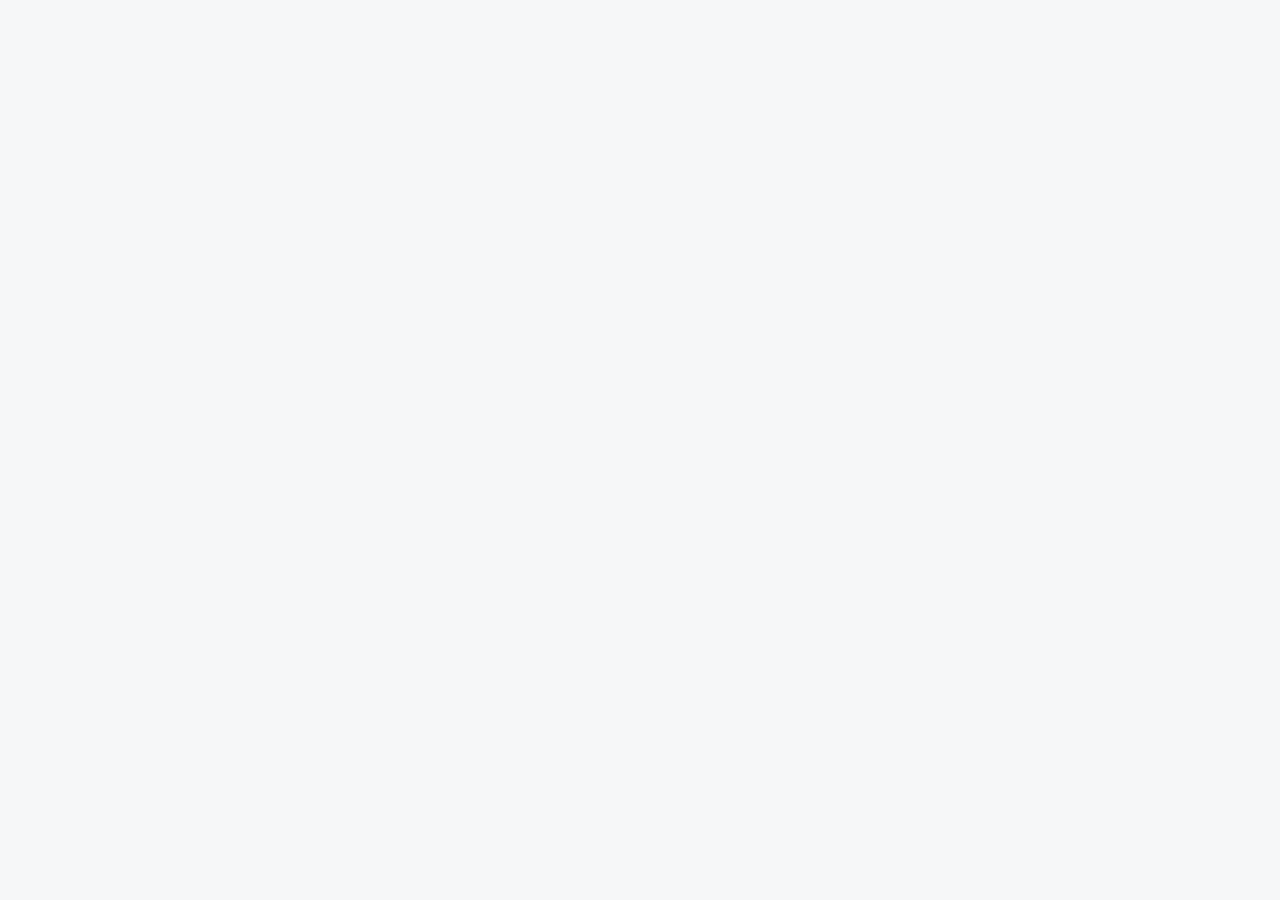
==== commit 6e9667aa: "Enhance SEO and improve layout in index.html Updated title and meta description for SEO. Improved st" ====
--- a/index.html
+++ b/index.html
@@ -3,934 +3,347 @@
 <head>
 <meta charset="UTF-8">
 <meta name="viewport" content="width=device-width, initial-scale=1.0">
-<title>B.K. Motors | Premium Used Two Wheelers</title>
+
+<title>B.K. Motors Dehradun | Premium Used Two-Wheelers</title>
+
+<meta name="description" content="B.K. Motors Dehradun - Used Two-Wheeler Sales, Purchase, Exchange and Finance.">
 
 <style>
-*{margin:0;padding:0;box-sizing:border-box}
-html{scroll-behavior:smooth}
+*{
+  margin:0;
+  padding:0;
+  box-sizing:border-box;
+}
+
+html{
+  scroll-behavior:smooth;
+}
+
 body{
-font-family:Arial,Helvetica,sans-serif;
-background:#f8f7f3;
-color:#172333;
-}
-a{text-decoration:none}
-.container{width:92%;max-width:1150px;margin:auto}
+  font-family:Arial,Helvetica,sans-serif;
+  background:#f6f7f8;
+  color:#142033;
+  line-height:1.6;
+}
+
+a{
+  text-decoration:none;
+  color:inherit;
+}
+
+img{
+  display:block;
+  width:100%;
+}
+
+.container{
+  width:min(1180px,92%);
+  margin:auto;
+}
 
 /* HEADER */
+
 header{
-position:sticky;
-top:0;
-z-index:100;
-background:#0b1726;
-border-bottom:1px solid #b9964e;
-}
+  position:sticky;
+  top:0;
+  z-index:1000;
+  background:#fff;
+  border-bottom:1px solid #e5e8ec;
+}
+
 .nav{
-height:72px;
-display:flex;
-align-items:center;
-justify-content:space-between;
-}
+  min-height:76px;
+  display:flex;
+  align-items:center;
+  justify-content:space-between;
+  gap:20px;
+}
+
 .logo{
-font-size:25px;
-font-weight:900;
-color:#fff;
-letter-spacing:.5px;
-}
-.logo span{color:#d8b76b}
-.menu{
-display:flex;
-align-items:center;
-gap:24px;
-}
-.menu a{
-color:#fff;
-font-size:14px;
-font-weight:700;
-}
-.menu .chat{
-background:#c7a557;
-color:#091525;
-padding:11px 16px;
-border-radius:7px;
+  display:flex;
+  align-items:center;
+  gap:12px;
+}
+
+.logo-box{
+  width:44px;
+  height:44px;
+  border-radius:8px;
+  background:#0a1729;
+  color:#d8b978;
+  display:grid;
+  place-items:center;
+  font-size:15px;
+  font-weight:900;
+}
+
+.logo strong{
+  display:block;
+  color:#0a1729;
+  font-size:19px;
+  letter-spacing:.3px;
+}
+
+.logo small{
+  display:block;
+  color:#7c8490;
+  font-size:10px;
+  letter-spacing:1.5px;
+  text-transform:uppercase;
+}
+
+nav{
+  display:flex;
+  align-items:center;
+  gap:24px;
+}
+
+nav a{
+  font-size:13px;
+  font-weight:700;
+  color:#3d4754;
+}
+
+nav a:hover{
+  color:#9c7436;
+}
+
+.nav-whatsapp{
+  background:#0a1729;
+  color:#fff!important;
+  padding:12px 18px;
+  border-radius:6px;
 }
 
 /* HERO */
+
 .hero{
-min-height:650px;
-display:flex;
-align-items:center;
-color:white;
-background:
-linear-gradient(90deg,rgba(6,16,29,.97),rgba(6,16,29,.65),rgba(6,16,29,.2)),
-url("https://images.unsplash.com/photo-1558981806-ec527fa84c39?auto=format&fit=crop&w=1800&q=90")
-center/cover;
-}
-.heroText{max-width:680px}
-.eyebrow{
-color:#d8b76b;
-font-size:12px;
-font-weight:800;
-letter-spacing:2px;
-}
+  min-height:650px;
+  display:flex;
+  align-items:center;
+  color:#fff;
+  background:
+  linear-gradient(
+    90deg,
+    rgba(5,15,28,.97) 0%,
+    rgba(5,15,28,.88) 38%,
+    rgba(5,15,28,.48) 67%,
+    rgba(5,15,28,.10) 100%
+  ),
+  url("https://cdn.bikedekho.com/processedimages/honda/2025-activa-125/source/2025-activa-1256789e1a88c1b0.jpg")
+  center right/cover no-repeat;
+}
+
+.hero-content{
+  padding:80px 0;
+}
+
+.hero-text{
+  max-width:610px;
+}
+
+.kicker{
+  color:#a77d39;
+  font-size:12px;
+  font-weight:900;
+  text-transform:uppercase;
+  letter-spacing:2px;
+  margin-bottom:14px;
+}
+
+.hero .kicker{
+  color:#d8b978;
+}
+
 .hero h1{
-font-size:clamp(45px,7vw,76px);
-line-height:1;
-margin:17px 0;
-letter-spacing:-2px;
-}
+  font-size:clamp(44px,6vw,72px);
+  line-height:1.02;
+  letter-spacing:-2px;
+  margin-bottom:22px;
+}
+
+.hero h1 span{
+  color:#d8b978;
+}
+
 .hero p{
-font-size:18px;
-line-height:1.6;
-color:#e0e5eb;
-max-width:590px;
-}
+  max-width:560px;
+  color:#dce1e8;
+  font-size:17px;
+  line-height:1.7;
+  margin-bottom:30px;
+}
+
 .buttons{
-display:flex;
-flex-wrap:wrap;
-gap:12px;
-margin-top:28px;
-}
+  display:flex;
+  flex-wrap:wrap;
+  gap:12px;
+}
+
 .btn{
-display:inline-block;
-padding:14px 19px;
-border-radius:7px;
-font-weight:800;
-font-size:14px;
-}
-.gold{background:#c7a557;color:#091525}
-.white{background:#fff;color:#091525}
-.outline{border:1px solid #fff;color:#fff}
-
-/* STATS */
-.stats{
-background:#fff;
-border-bottom:1px solid #e5e0d5;
-}
-.statgrid{
-display:grid;
-grid-template-columns:repeat(4,1fr);
-}
-.stat{
-text-align:center;
-padding:24px 10px;
-border-right:1px solid #e5e0d5;
-}
-.stat:last-child{border:0}
-.stat b{
-display:block;
-font-size:24px;
-color:#0b1726;
-}
-.stat span{
-font-size:11px;
-color:#6c7783;
-font-weight:800;
+  min-height:48px;
+  padding:0 21px;
+  border-radius:6px;
+  display:inline-flex;
+  align-items:center;
+  justify-content:center;
+  font-size:13px;
+  font-weight:800;
+  transition:.2s ease;
+}
+
+.gold{
+  background:#d8b978;
+  color:#101a27;
+}
+
+.gold:hover{
+  background:#e5cc94;
+  transform:translateY(-1px);
+}
+
+.outline{
+  color:#fff;
+  border:1px solid rgba(255,255,255,.55);
+  background:rgba(255,255,255,.04);
+}
+
+.outline:hover{
+  background:#fff;
+  color:#0a1729;
+}
+
+.hero-info{
+  display:flex;
+  flex-wrap:wrap;
+  gap:22px;
+  margin-top:30px;
+  color:#d7dde5;
+  font-size:12px;
+}
+
+.hero-info b{
+  color:#fff;
+}
+
+/* TRUST */
+
+.trust{
+  background:#0a1729;
+  color:#fff;
+}
+
+.trust-grid{
+  display:grid;
+  grid-template-columns:repeat(4,1fr);
+}
+
+.trust-item{
+  padding:22px 18px;
+  border-right:1px solid rgba(255,255,255,.12);
+}
+
+.trust-item:last-child{
+  border-right:0;
+}
+
+.trust-item strong{
+  display:block;
+  color:#d8b978;
+  font-size:14px;
+  margin-bottom:3px;
+}
+
+.trust-item span{
+  color:#c3cad3;
+  font-size:11px;
 }
 
 /* GENERAL */
-section{padding:75px 0}
-.kicker{
-color:#a9843d;
-font-size:12px;
-font-weight:800;
-letter-spacing:2px;
-text-transform:uppercase;
-}
-.heading{
-margin-bottom:30px;
-}
-.heading h2{
-font-size:40px;
-color:#0b1726;
-margin-top:7px;
-}
-.heading p{
-color:#697582;
-margin-top:8px;
-}
-
-/* VEHICLES */
-.cars{
-display:grid;
-grid-template-columns:repeat(2,1fr);
-gap:25px;
-}
+
+section{
+  padding:85px 0;
+}
+
+.section-head{
+  display:flex;
+  justify-content:space-between;
+  align-items:end;
+  gap:30px;
+  margin-bottom:38px;
+}
+
+.section-head h2{
+  color:#0a1729;
+  font-size:38px;
+  line-height:1.1;
+  letter-spacing:-1px;
+}
+
+.section-head p{
+  max-width:510px;
+  color:#6d7682;
+  font-size:14px;
+  line-height:1.7;
+}
+
+/* INVENTORY */
+
+.inventory{
+  background:#fff;
+}
+
+.inventory-grid{
+  display:grid;
+  grid-template-columns:repeat(3,1fr);
+  gap:22px;
+}
+
 .card{
-background:#fff;
-border:1px solid #e4ded3;
-border-radius:15px;
-overflow:hidden;
-box-shadow:0 15px 40px rgba(10,23,38,.08);
-}
-.vehiclePhoto{
-height:315px;
-background:#ddd;
-position:relative;
-}
-.vehiclePhoto img{
-width:100%;
-height:100%;
-object-fit:cover;
-}
-.badge{
-position:absolute;
-left:14px;
-top:14px;
-background:#0b1726;
-color:#fff;
-padding:7px 10px;
-border-radius:5px;
-font-size:10px;
-font-weight:900;
-}
-.price{
-position:absolute;
-right:14px;
-bottom:14px;
-background:#fff;
-color:#0b1726;
-padding:9px 13px;
-border-radius:6px;
-font-weight:900;
-}
-.cardBody{padding:22px}
-.cardBody h3{
-font-size:24px;
-color:#0b1726;
-margin-bottom:15px;
-}
-.specs{
-display:grid;
-grid-template-columns:1fr 1fr;
-gap:9px;
-}
-.spec{
-background:#f4f2eb;
-padding:10px;
-border-radius:7px;
-}
-.spec small{
-display:block;
-font-size:9px;
-color:#727c87;
-font-weight:800;
-text-transform:uppercase;
-}
-.spec b{font-size:14px}
-.full{
-width:100%;
-text-align:center;
-margin-top:16px;
-}
-
-/* BENEFITS */
-.dark{
-background:#0b1726;
-color:#fff;
-}
-.dark .heading h2{color:#fff}
-.features{
-display:grid;
-grid-template-columns:repeat(4,1fr);
-gap:16px;
-}
-.feature{
-border:1px solid rgba(216,183,107,.3);
-border-radius:12px;
-padding:24px;
-}
-.featureIcon{font-size:27px}
-.feature h3{
-color:#d8b76b;
-font-size:17px;
-margin:10px 0 7px;
-}
-.feature p{
-font-size:13px;
-line-height:1.6;
-color:#cbd4de;
-}
-
-/* VIDEO */
-.videoBox{
-background:#fff;
-border:1px solid #e4ded3;
-border-radius:15px;
-overflow:hidden;
-box-shadow:0 15px 40px rgba(10,23,38,.08);
-}
-.videoBox img{
-width:100%;
-display:block;
-height:430px;
-object-fit:cover;
-}
-.videoText{
-padding:17px;
-color:#697582;
-}
-
-/* ABOUT */
-.about{
-display:grid;
-grid-template-columns:1fr 1fr;
-gap:25px;
-}
-.box{
-background:#fff;
-border:1px solid #e4ded3;
-border-radius:15px;
-padding:29px;
-box-shadow:0 15px 40px rgba(10,23,38,.07);
-}
-.box h3{
-font-size:24px;
-color:#0b1726;
-margin:8px 0 12px;
-}
-.box p{
-color:#697582;
-line-height:1.6;
-}
-.check{
-font-weight:700;
-margin-top:10px;
-}
-.check:before{
-content:"✓";
-color:#c7a557;
-margin-right:9px;
-}
-
-/* LOCATION */
-.location{
-display:grid;
-grid-template-columns:1fr 1.2fr;
-gap:25px;
-}
-.contact{
-background:#0b1726;
-color:#fff;
-border-radius:15px;
-padding:30px;
-}
-.contact h2{
-font-size:34px;
-margin-bottom:10px;
-}
-.contactRow{
-padding:15px 0;
-border-bottom:1px solid rgba(255,255,255,.12);
-}
-.contactRow small{
-display:block;
-color:#d8b76b;
-font-size:10px;
-font-weight:800;
-letter-spacing:1px;
-margin-bottom:4px;
-}
-.contactRow a{
-color:#fff;
-font-weight:700;
-}
-.map{
-border-radius:15px;
-overflow:hidden;
-min-height:390px;
-}
-.map iframe{
-width:100%;
-height:100%;
-min-height:390px;
-border:0;
-}
-
-/* FOOTER */
-footer{
-background:#06101c;
-color:#aeb8c4;
-padding:30px 0;
-}
-footer b{color:#fff}
-.rating{
-color:#d8b76b;
-font-weight:900;
-}
-
-/* MOBILE */
-@media(max-width:820px){
-.menu a:not(.chat){display:none}
-.statgrid{grid-template-columns:1fr 1fr}
-.cars,.about,.location{grid-template-columns:1fr}
-.features{grid-template-columns:1fr 1fr}
-}
-@media(max-width:520px){
-.hero{min-height:590px}
-.hero h1{font-size:45px}
-.buttons .btn{width:100%;text-align:center}
-.features{grid-template-columns:1fr}
-.vehiclePhoto{height:270px}
-.videoBox img{height:280px}
-}
-</style>
-</head>
-
-<body>
-
-<header>
-<div class="container nav">
-
-<a href="#" class="logo">
-B.K. <span>MOTORS</span>
-</a>
-
-<div class="menu">
-<a href="#vehicles">Vehicles</a>
-<a href="#benefits">Benefits</a>
-<a href="#location">Location</a>
-
-<a class="chat"
-href="https://wa.me/918126525454"
-target="_blank"
-rel="noopener noreferrer">
-💬 Chat
-</a>
-</div>
-
-</div>
-</header>
-
-
-<!-- HERO -->
-
-<section class="hero">
-<div class="container heroText">
-
-<div class="eyebrow">
-PREMIUM PRE-OWNED TWO WHEELERS • DEHRADUN
-</div>
-
-<h1>
-Ride Better.<br>
-Buy Smarter.
-</h1>
-
-<p>
-Quality checked pre-owned two wheelers with transparent
-pricing, customer benefits and a simple buying experience.
-</p>
-
-<div class="buttons">
-
-<a class="btn gold" href="#vehicles">
-VIEW VEHICLES →
-</a>
-
-<a class="btn white"
-href="https://wa.me/918126525454"
-target="_blank"
-rel="noopener noreferrer">
-💬 WHATSAPP
-</a>
-
-<a class="btn outline"
-href="https://www.instagram.com/bkmotorsdehradoon/"
-target="_blank"
-rel="noopener noreferrer">
-📸 INSTAGRAM
-</a>
-
-</div>
-
-</div>
-</section>
-
-
-<!-- STATS -->
-
-<div class="stats">
-<div class="container statgrid">
-
-<div class="stat">
-<b>4.7 ★</b>
-<span>CUSTOMER RATING</span>
-</div>
-
-<div class="stat">
-<b>6 Months</b>
-<span>ENGINE WARRANTY</span>
-</div>
-
-<div class="stat">
-<b>2 Free</b>
-<span>SERVICES</span>
-</div>
-
-<div class="stat">
-<b>Anytime</b>
-<span>BUY-BACK OPTION</span>
-</div>
-
-</div>
-</div>
-
-
-<!-- VEHICLES -->
-
-<section id="vehicles">
-<div class="container">
-
-<div class="heading">
-<div class="kicker">CURRENT STOCK</div>
-<h2>Featured Vehicles</h2>
-<p>Premium pre-owned vehicles available at B.K. Motors.</p>
-</div>
-
-<div class="cars">
-
-
-<!-- ACCESS -->
-
-<div class="card">
-
-<div class="vehiclePhoto">
-
-<img
-src="https://images.unsplash.com/photo-1609630875171-b1321377ee65?auto=format&fit=crop&w=1000&q=90"
-alt="Suzuki Access 125">
-
-<div class="badge">1ST OWNER</div>
-<div class="price">₹24,000</div>
-
-</div>
-
-<div class="cardBody">
-
-<h3>Suzuki Access 125</h3>
-
-<div class="specs">
-
-<div class="spec">
-<small>MODEL</small>
-<b>2016</b>
-</div>
-
-<div class="spec">
-<small>DRIVEN</small>
-<b>16,000 KM</b>
-</div>
-
-<div class="spec">
-<small>COLOUR</small>
-<b>RED</b>
-</div>
-
-<div class="spec">
-<small>OWNER</small>
-<b>1st Owner</b>
-</div>
-
-</div>
-
-<a class="btn gold full"
-href="https://wa.me/918126525454?text=Hello%20B.K.%20Motors%2C%20I%20am%20interested%20in%20the%202016%20Suzuki%20Access%20125."
-target="_blank"
-rel="noopener noreferrer">
-💬 CHAT ABOUT ACCESS
-</a>
-
-</div>
-</div>
-
-
-<!-- NTORQ -->
-
-<div class="card">
-
-<div class="vehiclePhoto">
-
-<img
-src="https://images.unsplash.com/photo-1558980394-0c4f5f7f7f1f?auto=format&fit=crop&w=1000&q=90"
-alt="TVS Ntorq">
-
-<div class="badge">1ST OWNER</div>
-<div class="price">₹48,000</div>
-
-</div>
-
-<div class="cardBody">
-
-<h3>TVS Ntorq</h3>
-
-<div class="specs">
-
-<div class="spec">
-<small>MODEL</small>
-<b>2019</b>
-</div>
-
-<div class="spec">
-<small>DRIVEN</small>
-<b>24,000 KM</b>
-</div>
-
-<div class="spec">
-<small>COLOUR</small>
-<b>BLUE</b>
-</div>
-
-<div class="spec">
-<small>OWNER</small>
-<b>1st Owner</b>
-</div>
-
-</div>
-
-<a class="btn gold full"
-href="https://wa.me/918126525454?text=Hello%20B.K.%20Motors%2C%20I%20am%20interested%20in%20the%202019%20TVS%20Ntorq."
-target="_blank"
-rel="noopener noreferrer">
-💬 CHAT ABOUT NTORQ
-</a>
-
-</div>
-</div>
-
-
-<!-- DUKE -->
-
-<div class="card">
-
-<div class="vehiclePhoto">
-
-<img
-src="https://images.unsplash.com/photo-1558981806-ec527fa84c39?auto=format&fit=crop&w=1000&q=90"
-alt="KTM Duke">
-
-<div class="badge">1ST OWNER</div>
-<div class="price">₹70,000</div>
-
-</div>
-
-<div class="cardBody">
-
-<h3>KTM Duke</h3>
-
-<div class="specs">
-
-<div class="spec">
-<small>MODEL</small>
-<b>2019</b>
-</div>
-
-<div class="spec">
-<small>DRIVEN</small>
-<b>7,800 KM</b>
-</div>
-
-<div class="spec">
-<small>OWNER</small>
-<b>1st Owner</b>
-</div>
-
-<div class="spec">
-<small>PRICE</small>
-<b>₹70,000</b>
-</div>
-
-</div>
-
-<a class="btn gold full"
-href="https://wa.me/918126525454?text=Hello%20B.K.%20Motors%2C%20I%20am%20interested%20in%20the%202019%20KTM%20Duke."
-target="_blank"
-rel="noopener noreferrer">
-💬 CHAT ABOUT DUKE
-</a>
-
-</div>
-</div>
-
-
-<!-- BULLET -->
-
-<div class="card">
-
-<div class="vehiclePhoto">
-
-<img
-src="https://images.unsplash.com/photo-1558980664-10e7170c48f0?auto=format&fit=crop&w=1000&q=90"
-alt="Royal Enfield Bullet">
-
-<div class="badge">AVAILABLE</div>
-<div class="price">₹1,20,000</div>
-
-</div>
-
-<div class="cardBody">
-
-<h3>Royal Enfield Bullet</h3>
-
-<div class="specs">
-
-<div class="spec">
-<small>MODEL</small>
-<b>2021</b>
-</div>
-
-<div class="spec">
-<small>DRIVEN</small>
-<b>On Enquiry</b>
-</div>
-
-<div class="spec">
-<small>COLOUR</small>
-<b>BLACK</b>
-</div>
-
-<div class="spec">
-<small>DEMAND</small>
-<b>₹1,20,000</b>
-</div>
-
-</div>
-
-<a class="btn gold full"
-href="https://wa.me/918126525454?text=Hello%20B.K.%20Motors%2C%20I%20am%20interested%20in%20the%202021%20Royal%20Enfield%20Bullet."
-target="_blank"
-rel="noopener noreferrer">
-💬 CHAT ABOUT BULLET
-</a>
-
-</div>
-</div>
-
-</div>
-</div>
-</section>
-
-
-<!-- BENEFITS -->
-
-<section id="benefits" class="dark">
-
-<div class="container">
-
-<div class="heading">
-<div class="kicker">WHY B.K. MOTORS</div>
-<h2>More Than Just a Vehicle</h2>
-</div>
-
-<div class="features">
-
-<div class="feature">
-<div class="featureIcon">🛡️</div>
-<h3>6-Month Engine Warranty</h3>
-<p>
-Engine warranty benefit for added confidence after purchase.
-</p>
-</div>
-
-<div class="feature">
-<div class="featureIcon">🔧</div>
-<h3>2 Free Services</h3>
-<p>
-Two complimentary services as part of the customer benefit package.
-</p>
-</div>
-
-<div class="feature">
-<div class="featureIcon">₹</div>
-<h3>₹16 Per Day</h3>
-<p>
-Advertised ownership benefit working out to approximately ₹16 per day.
-</p>
-</div>
-
-<div class="feature">
-<div class="featureIcon">🔄</div>
-<h3>Anytime Buy-Back</h3>
-<p>
-Buy-back option whenever you decide, subject to the applicable ₹6,000 deduction.
-</p>
-</div>
-
-</div>
-</div>
-</section>
-
-
-<!-- SHOWROOM -->
-
-<section>
-<div class="container">
-
-<div class="heading">
-<div class="kicker">SHOWROOM</div>
-<h2>Inside B.K. Motors</h2>
-<p>See our showroom and latest arrivals.</p>
-</div>
-
-<div class="videoBox">
-
-<img
-src="https://images.unsplash.com/photo-1568772585407-9361f9bf3a87?auto=format&fit=crop&w=1600&q=90"
-alt="B.K. Motors showroom">
-
-<div class="videoText">
-🎥 Showroom video coming here.
-</div>
-
-</div>
-
-</div>
-</section>
-
-
-<!-- ABOUT -->
-
-<section>
-<div class="container">
-
-<div class="about">
-
-<div class="box">
-
-<div class="kicker">ABOUT US</div>
-
-<h3>Trusted Pre-Owned Two Wheelers</h3>
-
-<p>
-B.K. Motors deals in quality pre-owned two wheelers
-in Dehradun with transparent vehicle details and
-customer-focused benefits.
-</p>
-
-<div class="check">Transparent pricing</div>
-<div class="check">Vehicle details</div>
-<div class="check">6-month engine warranty</div>
-<div class="check">2 free services</div>
-<div class="check">WhatsApp enquiries</div>
-
-</div>
-
-
-<div class="box">
-
-<div class="kicker">SOCIAL</div>
-
-<h3>Follow B.K. Motors</h3>
-
-<p>
-See latest arrivals, offers and showroom updates on Instagram.
-</p>
-
-<br>
-
-<a class="btn gold"
-href="https://www.instagram.com/bkmotorsdehradoon/"
-target="_blank"
-rel="noopener noreferrer">
-📸 OPEN INSTAGRAM
-</a>
-
-<br><br>
-
-<p>
-<span class="rating">★★★★★</span>
-<b>4.7 / 5</b>
-</p>
-
-</div>
-
-</div>
-</div>
-</section>
-
-
-<!-- LOCATION -->
-
-<section id="location">
-
-<div class="container">
-
-<div class="heading">
-<div class="kicker">VISIT US</div>
-<h2>Our Location</h2>
-<p>Find B.K. Motors on Google Maps.</p>
-</div>
-
-<div class="location">
-
-<div class="contact">
-
-<h2>B.K. Motors</h2>
-
-<div class="contactRow">
-<small>ADDRESS</small>
-<a
-href="https://www.google.com/maps/search/?api=1&query=182+Chakrata+Road,+Dehradun"
-target="_blank"
-rel="noopener noreferrer">
-182 Chakrata Road, Dehradun
-</a>
-</div>
-
-<div class="contactRow">
-<small>WHATSAPP</small>
-<a
-href="https://wa.me/918126525454"
-target="_blank"
-rel="noopener noreferrer">
-+91 81265 25454
-</a>
-</div>
-
-<div class="contactRow">
-<small>INSTAGRAM</small>
-<a
-href="https://www.instagram.com/bkmotorsdehradoon/"
-target="_blank"
-rel="noopener noreferrer">
-@bkmotorsdehradoon
-</a>
-</div>
-
-<br>
-
-<a class="btn gold"
-href="https://www.google.com/maps/search/?api=1&query=182+Chakrata+Road,+Dehradun"
-target="_blank"
-rel="noopener noreferrer">
-📍 OPEN GOOGLE MAPS
-</a>
-
-</div>
-
-
-<div class="map">
-
-<iframe
-src="https://www.google.com/maps?q=182%20Chakrata%20Road%2C%20Dehradun&output=embed"
-loading="lazy">
-</iframe>
-
-</div>
-
-</div>
-</div>
-</section>
-
-
-<footer>
-<div class="container">
-
-<b>B.K. MOTORS</b><br>
-Premium Pre-Owned Two Wheelers • Dehradun<br>
-<span class="rating">★ 4.7</span>
-
-</div>
-</footer>
-
-</body>
-</html>
+  background:#fff;
+  border:1px solid #e1e5e9;
+  border-radius:10px;
+  overflow:hidden;
+  transition:.2s ease;
+}
+
+.card:hover{
+  transform:translateY(-5px);
+  box-shadow:0 15px 35px rgba(10,23,41,.10);
+}
+
+.card-image{
+  height:245px;
+  background:#f1f3f5;
+  position:relative;
+  overflow:hidden;
+}
+
+.card-image img{
+  height:100%;
+  object-fit:cover;
+}
+
+.label{
+  position:absolute;
+  left:13px;
+  top:13px;
+  z-index:2;
+  background:#0a1729;
+  color:#fff;
+  padding:6px 9px;
+  border-radius:4px;
+  font-size:10px;
+  font-weight:900;
+  text-transform:uppercase;
+}
+
+.card-body{
+  padding:21px;
+}
+
+.card-title{
+  display:flex;
+  justify-content:space-between;
+  align-items:flex-start;
+  gap:10
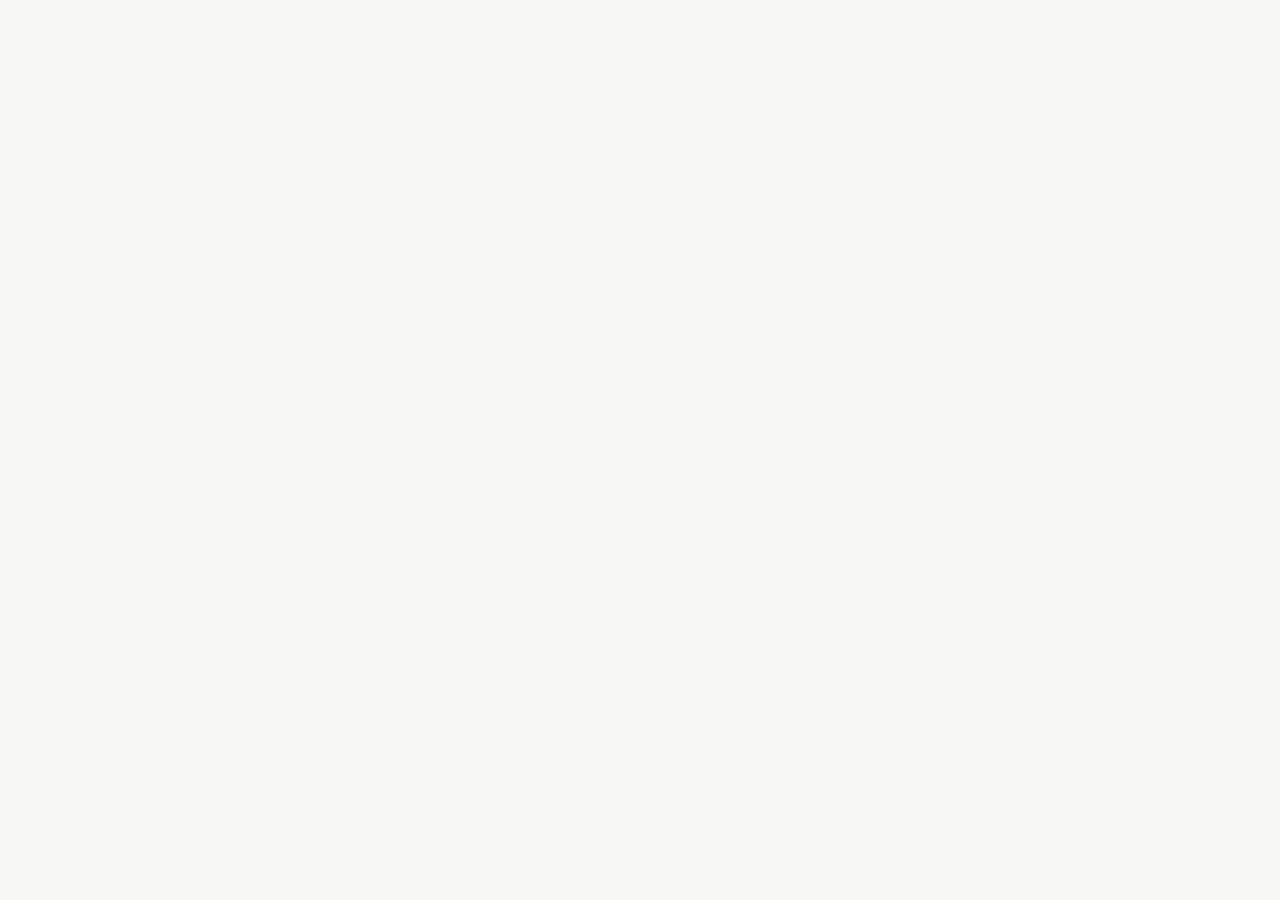
==== commit 0213b2e5: "Refactor index.html for layout and style updates Updated styles and structure for improved layout an" ====
--- a/index.html
+++ b/index.html
@@ -3,16 +3,13 @@
 <head>
 <meta charset="UTF-8">
 <meta name="viewport" content="width=device-width, initial-scale=1.0">
-
-<title>B.K. Motors Dehradun | Premium Used Two-Wheelers</title>
-
-<meta name="description" content="B.K. Motors Dehradun - Used Two-Wheeler Sales, Purchase, Exchange and Finance.">
+<title>B.K. Motors Dehradun</title>
 
 <style>
 *{
+  box-sizing:border-box;
   margin:0;
   padding:0;
-  box-sizing:border-box;
 }
 
 html{
@@ -21,42 +18,35 @@
 
 body{
   font-family:Arial,Helvetica,sans-serif;
-  background:#f6f7f8;
-  color:#142033;
-  line-height:1.6;
+  background:#f7f7f5;
+  color:#172235;
 }
 
 a{
   text-decoration:none;
-  color:inherit;
-}
-
-img{
-  display:block;
-  width:100%;
 }
 
 .container{
-  width:min(1180px,92%);
+  width:92%;
+  max-width:1180px;
   margin:auto;
 }
 
 /* HEADER */
 
 header{
+  background:#ffffff;
+  border-bottom:1px solid #e4e4e1;
   position:sticky;
   top:0;
-  z-index:1000;
-  background:#fff;
-  border-bottom:1px solid #e5e8ec;
+  z-index:100;
 }
 
 .nav{
-  min-height:76px;
+  min-height:75px;
   display:flex;
   align-items:center;
   justify-content:space-between;
-  gap:20px;
 }
 
 .logo{
@@ -65,285 +55,150 @@
   gap:12px;
 }
 
-.logo-box{
+.logo-mark{
   width:44px;
   height:44px;
-  border-radius:8px;
-  background:#0a1729;
-  color:#d8b978;
-  display:grid;
-  place-items:center;
-  font-size:15px;
+  background:#0b1b30;
+  color:#d5b36a;
+  display:flex;
+  align-items:center;
+  justify-content:center;
   font-weight:900;
-}
-
-.logo strong{
-  display:block;
-  color:#0a1729;
+  border-radius:7px;
+}
+
+.logo-title{
+  font-weight:900;
+  color:#0b1b30;
   font-size:19px;
-  letter-spacing:.3px;
-}
-
-.logo small{
-  display:block;
-  color:#7c8490;
+}
+
+.logo-sub{
+  color:#777;
   font-size:10px;
   letter-spacing:1.5px;
-  text-transform:uppercase;
+  margin-top:2px;
 }
 
 nav{
   display:flex;
-  align-items:center;
   gap:24px;
+  align-items:center;
 }
 
 nav a{
+  color:#263346;
   font-size:13px;
   font-weight:700;
-  color:#3d4754;
 }
 
 nav a:hover{
-  color:#9c7436;
-}
-
-.nav-whatsapp{
-  background:#0a1729;
-  color:#fff!important;
-  padding:12px 18px;
-  border-radius:6px;
+  color:#a17b3e;
+}
+
+.nav-btn{
+  background:#0b1b30;
+  color:white!important;
+  padding:12px 17px;
+  border-radius:5px;
 }
 
 /* HERO */
 
 .hero{
-  min-height:650px;
-  display:flex;
-  align-items:center;
-  color:#fff;
-  background:
-  linear-gradient(
-    90deg,
-    rgba(5,15,28,.97) 0%,
-    rgba(5,15,28,.88) 38%,
-    rgba(5,15,28,.48) 67%,
-    rgba(5,15,28,.10) 100%
-  ),
-  url("https://cdn.bikedekho.com/processedimages/honda/2025-activa-125/source/2025-activa-1256789e1a88c1b0.jpg")
-  center right/cover no-repeat;
+  background:#0b1b30;
+  color:white;
+  min-height:570px;
+  display:flex;
+  align-items:center;
+  position:relative;
+  overflow:hidden;
+}
+
+.hero:after{
+  content:"";
+  position:absolute;
+  right:-150px;
+  top:-100px;
+  width:520px;
+  height:520px;
+  border:1px solid rgba(213,179,106,.25);
+  border-radius:50%;
 }
 
 .hero-content{
-  padding:80px 0;
-}
-
-.hero-text{
-  max-width:610px;
-}
-
-.kicker{
-  color:#a77d39;
+  position:relative;
+  z-index:2;
+  padding:70px 0;
+}
+
+.hero-label{
+  color:#d5b36a;
   font-size:12px;
-  font-weight:900;
+  font-weight:bold;
+  letter-spacing:2px;
   text-transform:uppercase;
-  letter-spacing:2px;
-  margin-bottom:14px;
-}
-
-.hero .kicker{
-  color:#d8b978;
+  margin-bottom:18px;
 }
 
 .hero h1{
-  font-size:clamp(44px,6vw,72px);
-  line-height:1.02;
+  font-size:clamp(43px,7vw,75px);
+  line-height:1;
+  max-width:720px;
   letter-spacing:-2px;
-  margin-bottom:22px;
 }
 
 .hero h1 span{
-  color:#d8b978;
+  color:#d5b36a;
 }
 
 .hero p{
-  max-width:560px;
-  color:#dce1e8;
-  font-size:17px;
-  line-height:1.7;
-  margin-bottom:30px;
+  color:#cbd3dd;
+  max-width:600px;
+  margin-top:23px;
+  font-size:16px;
+  line-height:1.8;
 }
 
 .buttons{
   display:flex;
   flex-wrap:wrap;
   gap:12px;
+  margin-top:30px;
 }
 
 .btn{
-  min-height:48px;
-  padding:0 21px;
-  border-radius:6px;
   display:inline-flex;
   align-items:center;
   justify-content:center;
+  padding:14px 21px;
+  border-radius:5px;
   font-size:13px;
   font-weight:800;
-  transition:.2s ease;
-}
-
-.gold{
-  background:#d8b978;
-  color:#101a27;
-}
-
-.gold:hover{
-  background:#e5cc94;
-  transform:translateY(-1px);
-}
-
-.outline{
-  color:#fff;
-  border:1px solid rgba(255,255,255,.55);
-  background:rgba(255,255,255,.04);
-}
-
-.outline:hover{
-  background:#fff;
-  color:#0a1729;
-}
-
-.hero-info{
+}
+
+.btn-gold{
+  background:#d5b36a;
+  color:#101c2b;
+}
+
+.btn-white{
+  border:1px solid #778292;
+  color:white;
+}
+
+.btn-white:hover{
+  background:white;
+  color:#0b1b30;
+}
+
+.hero-stats{
   display:flex;
   flex-wrap:wrap;
-  gap:22px;
-  margin-top:30px;
-  color:#d7dde5;
-  font-size:12px;
-}
-
-.hero-info b{
-  color:#fff;
-}
-
-/* TRUST */
-
-.trust{
-  background:#0a1729;
-  color:#fff;
-}
-
-.trust-grid{
-  display:grid;
-  grid-template-columns:repeat(4,1fr);
-}
-
-.trust-item{
-  padding:22px 18px;
-  border-right:1px solid rgba(255,255,255,.12);
-}
-
-.trust-item:last-child{
-  border-right:0;
-}
-
-.trust-item strong{
+  gap:30px;
+  margin-top:35px;
+}
+
+.hero-stat strong{
   display:block;
-  color:#d8b978;
-  font-size:14px;
-  margin-bottom:3px;
-}
-
-.trust-item span{
-  color:#c3cad3;
-  font-size:11px;
-}
-
-/* GENERAL */
-
-section{
-  padding:85px 0;
-}
-
-.section-head{
-  display:flex;
-  justify-content:space-between;
-  align-items:end;
-  gap:30px;
-  margin-bottom:38px;
-}
-
-.section-head h2{
-  color:#0a1729;
-  font-size:38px;
-  line-height:1.1;
-  letter-spacing:-1px;
-}
-
-.section-head p{
-  max-width:510px;
-  color:#6d7682;
-  font-size:14px;
-  line-height:1.7;
-}
-
-/* INVENTORY */
-
-.inventory{
-  background:#fff;
-}
-
-.inventory-grid{
-  display:grid;
-  grid-template-columns:repeat(3,1fr);
-  gap:22px;
-}
-
-.card{
-  background:#fff;
-  border:1px solid #e1e5e9;
-  border-radius:10px;
-  overflow:hidden;
-  transition:.2s ease;
-}
-
-.card:hover{
-  transform:translateY(-5px);
-  box-shadow:0 15px 35px rgba(10,23,41,.10);
-}
-
-.card-image{
-  height:245px;
-  background:#f1f3f5;
-  position:relative;
-  overflow:hidden;
-}
-
-.card-image img{
-  height:100%;
-  object-fit:cover;
-}
-
-.label{
-  position:absolute;
-  left:13px;
-  top:13px;
-  z-index:2;
-  background:#0a1729;
-  color:#fff;
-  padding:6px 9px;
-  border-radius:4px;
-  font-size:10px;
-  font-weight:900;
-  text-transform:uppercase;
-}
-
-.card-body{
-  padding:21px;
-}
-
-.card-title{
-  display:flex;
-  justify-content:space-between;
-  align-items:flex-start;
-  gap:10
+  color:#d5b36a;
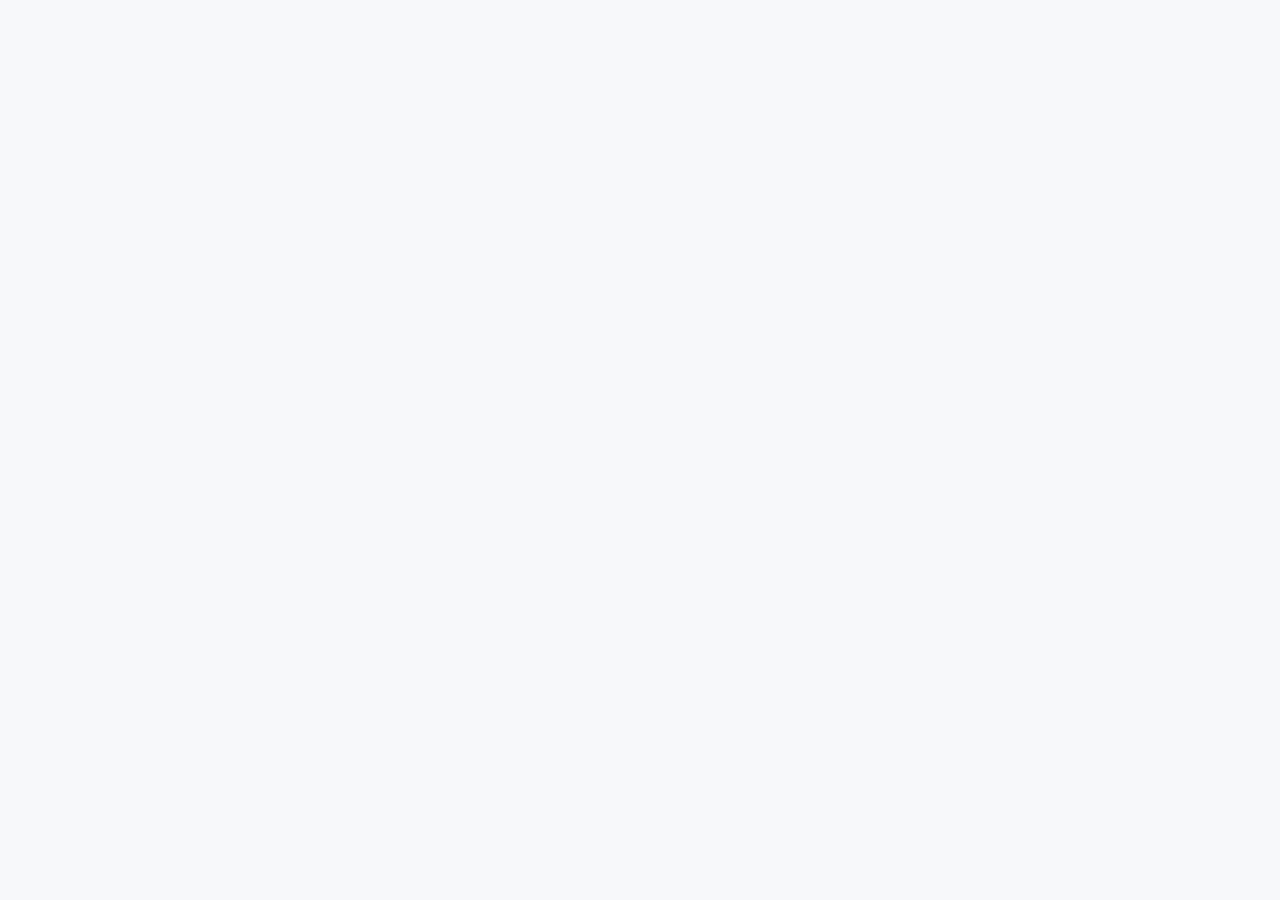
==== commit d8d084fa: "Enhance SEO and update styles in index.html Updated title and meta description for SEO. Changed back" ====
--- a/index.html
+++ b/index.html
@@ -3,7 +3,8 @@
 <head>
 <meta charset="UTF-8">
 <meta name="viewport" content="width=device-width, initial-scale=1.0">
-<title>B.K. Motors Dehradun</title>
+<meta name="description" content="B.K. Motors Dehradun - Premium Used Two-Wheeler Sales & Purchase">
+<title>B.K. Motors Dehradun | Used Two-Wheelers</title>
 
 <style>
 *{
@@ -18,35 +19,39 @@
 
 body{
   font-family:Arial,Helvetica,sans-serif;
-  background:#f7f7f5;
-  color:#172235;
+  background:#f7f8fa;
+  color:#172033;
+  line-height:1.6;
 }
 
 a{
   text-decoration:none;
+  color:inherit;
 }
 
-.container{
-  width:92%;
-  max-width:1180px;
-  margin:auto;
+button{
+  font-family:inherit;
 }
 
-/* HEADER */
+/* ================= HEADER ================= */
 
 header{
-  background:#ffffff;
-  border-bottom:1px solid #e4e4e1;
   position:sticky;
   top:0;
-  z-index:100;
+  z-index:1000;
+  background:#071a33;
+  color:white;
+  border-bottom:1px solid rgba(255,255,255,.12);
 }
 
 .nav{
-  min-height:75px;
+  max-width:1250px;
+  margin:auto;
+  padding:16px 22px;
   display:flex;
   align-items:center;
   justify-content:space-between;
+  gap:20px;
 }
 
 .logo{
@@ -55,150 +60,35 @@
   gap:12px;
 }
 
-.logo-mark{
-  width:44px;
-  height:44px;
-  background:#0b1b30;
-  color:#d5b36a;
+.logo-box{
+  width:46px;
+  height:46px;
+  border:2px solid #d6b36a;
+  border-radius:10px;
   display:flex;
   align-items:center;
   justify-content:center;
   font-weight:900;
-  border-radius:7px;
+  color:#d6b36a;
+  font-size:18px;
 }
 
-.logo-title{
-  font-weight:900;
-  color:#0b1b30;
+.logo-text strong{
+  display:block;
   font-size:19px;
+  letter-spacing:.5px;
 }
 
-.logo-sub{
-  color:#777;
-  font-size:10px;
-  letter-spacing:1.5px;
-  margin-top:2px;
+.logo-text span{
+  font-size:11px;
+  color:#cbd4df;
 }
 
 nav{
   display:flex;
-  gap:24px;
+  gap:25px;
   align-items:center;
 }
 
 nav a{
-  color:#263346;
-  font-size:13px;
-  font-weight:700;
-}
-
-nav a:hover{
-  color:#a17b3e;
-}
-
-.nav-btn{
-  background:#0b1b30;
-  color:white!important;
-  padding:12px 17px;
-  border-radius:5px;
-}
-
-/* HERO */
-
-.hero{
-  background:#0b1b30;
-  color:white;
-  min-height:570px;
-  display:flex;
-  align-items:center;
-  position:relative;
-  overflow:hidden;
-}
-
-.hero:after{
-  content:"";
-  position:absolute;
-  right:-150px;
-  top:-100px;
-  width:520px;
-  height:520px;
-  border:1px solid rgba(213,179,106,.25);
-  border-radius:50%;
-}
-
-.hero-content{
-  position:relative;
-  z-index:2;
-  padding:70px 0;
-}
-
-.hero-label{
-  color:#d5b36a;
-  font-size:12px;
-  font-weight:bold;
-  letter-spacing:2px;
-  text-transform:uppercase;
-  margin-bottom:18px;
-}
-
-.hero h1{
-  font-size:clamp(43px,7vw,75px);
-  line-height:1;
-  max-width:720px;
-  letter-spacing:-2px;
-}
-
-.hero h1 span{
-  color:#d5b36a;
-}
-
-.hero p{
-  color:#cbd3dd;
-  max-width:600px;
-  margin-top:23px;
-  font-size:16px;
-  line-height:1.8;
-}
-
-.buttons{
-  display:flex;
-  flex-wrap:wrap;
-  gap:12px;
-  margin-top:30px;
-}
-
-.btn{
-  display:inline-flex;
-  align-items:center;
-  justify-content:center;
-  padding:14px 21px;
-  border-radius:5px;
-  font-size:13px;
-  font-weight:800;
-}
-
-.btn-gold{
-  background:#d5b36a;
-  color:#101c2b;
-}
-
-.btn-white{
-  border:1px solid #778292;
-  color:white;
-}
-
-.btn-white:hover{
-  background:white;
-  color:#0b1b30;
-}
-
-.hero-stats{
-  display:flex;
-  flex-wrap:wrap;
-  gap:30px;
-  margin-top:35px;
-}
-
-.hero-stat strong{
-  display:block;
-  color:#d5b36a;
+  font-size:14px;
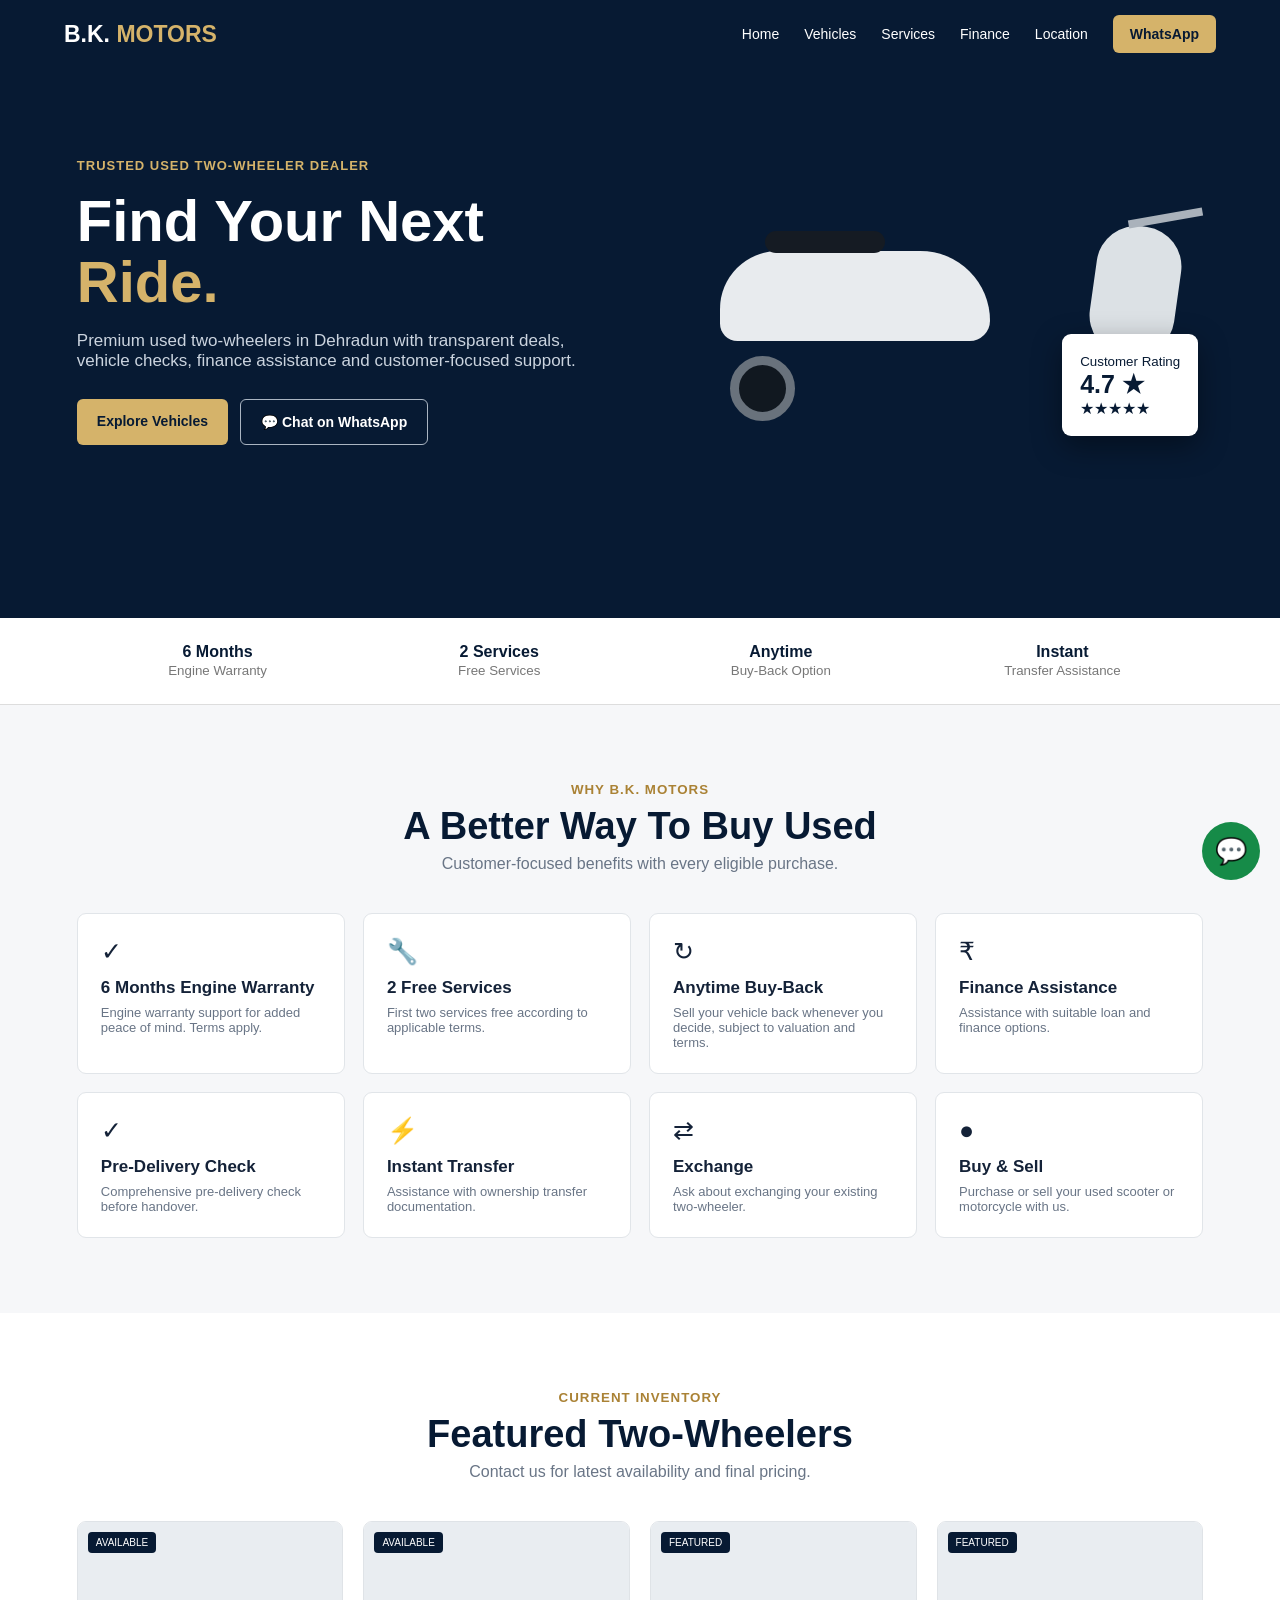
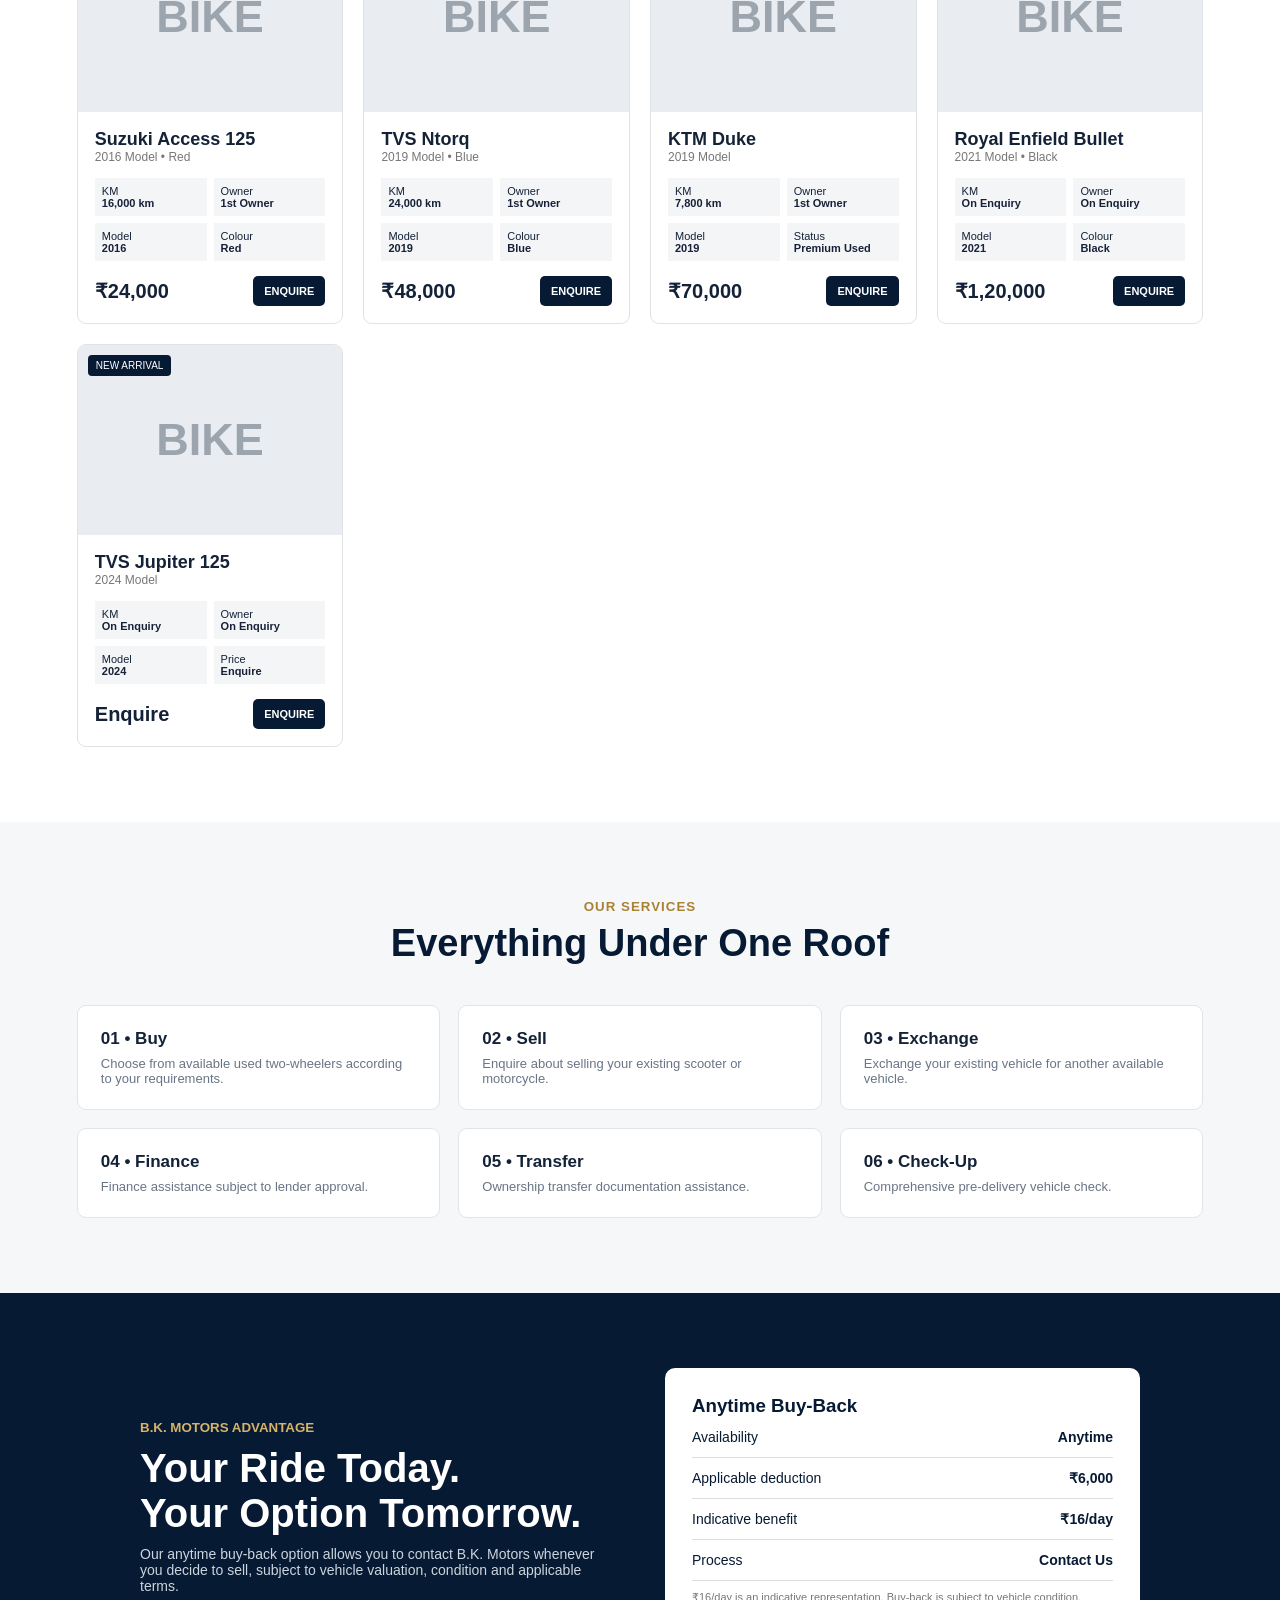
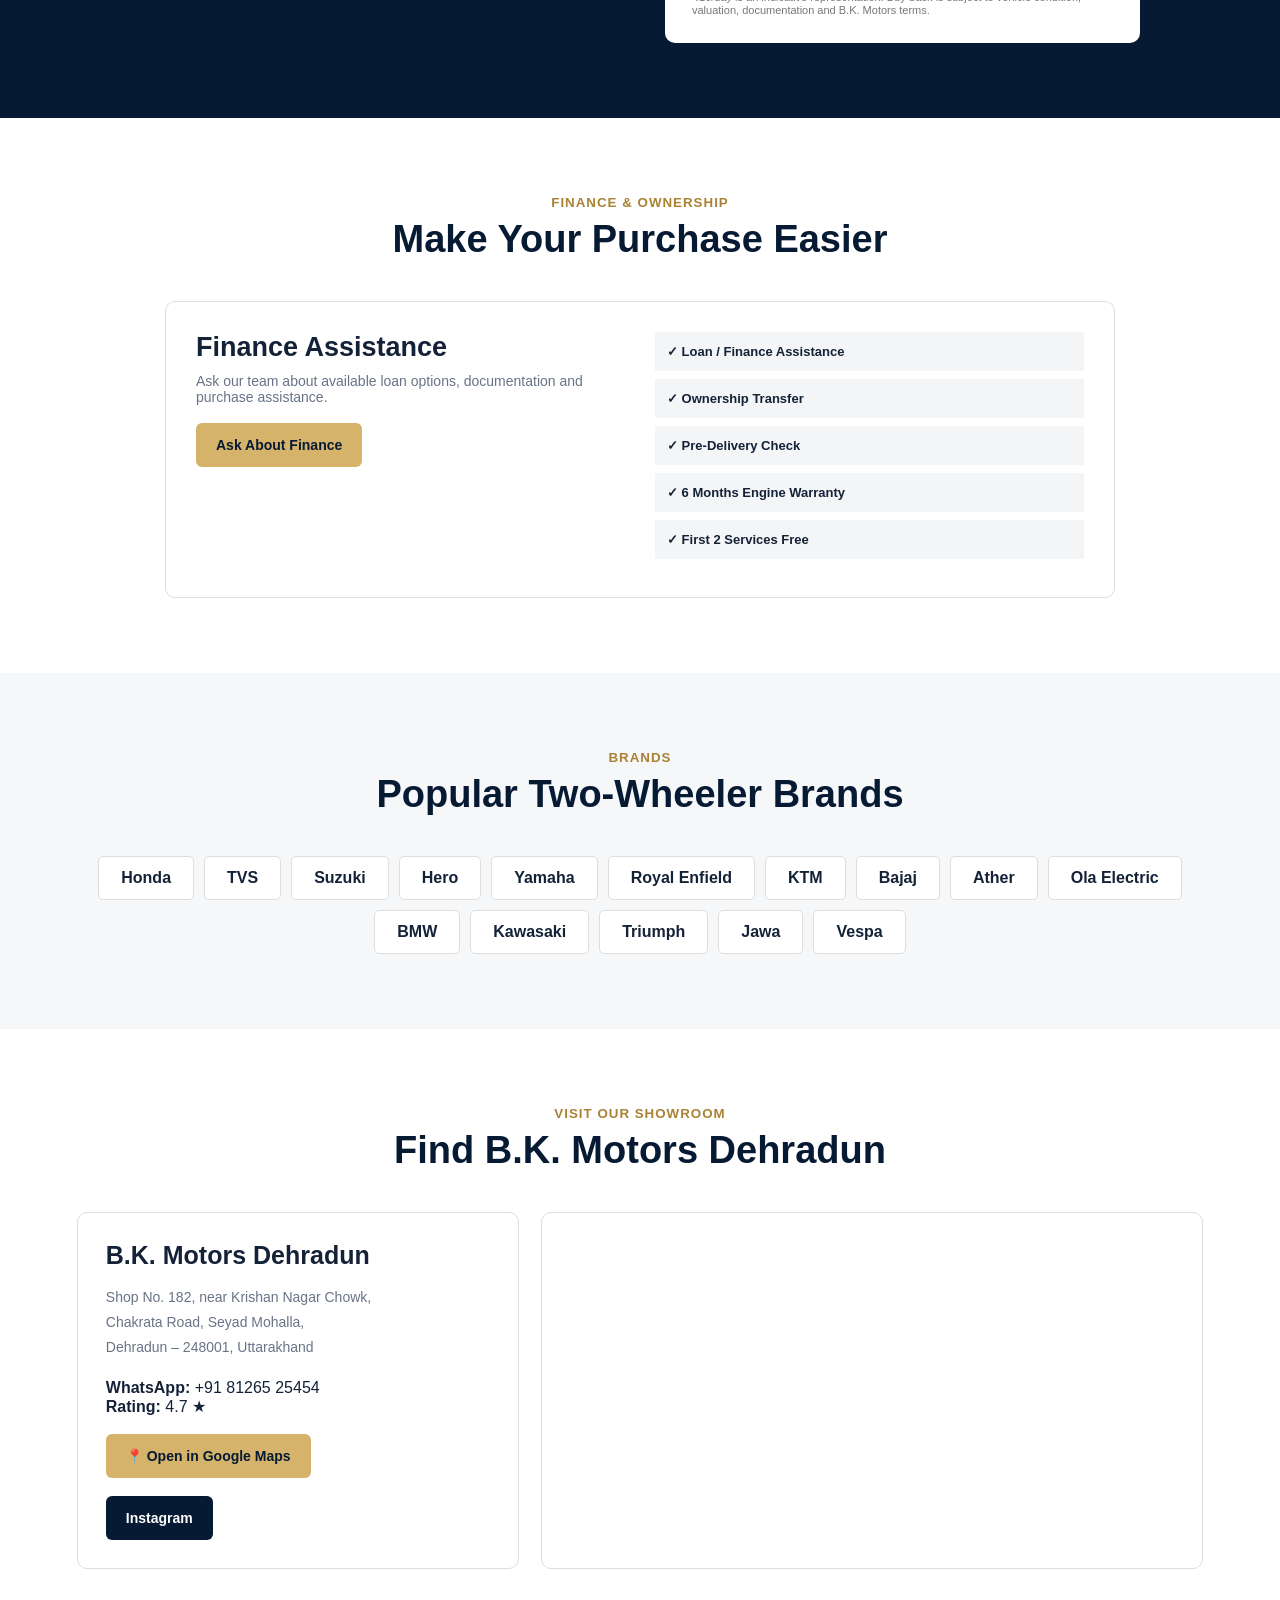
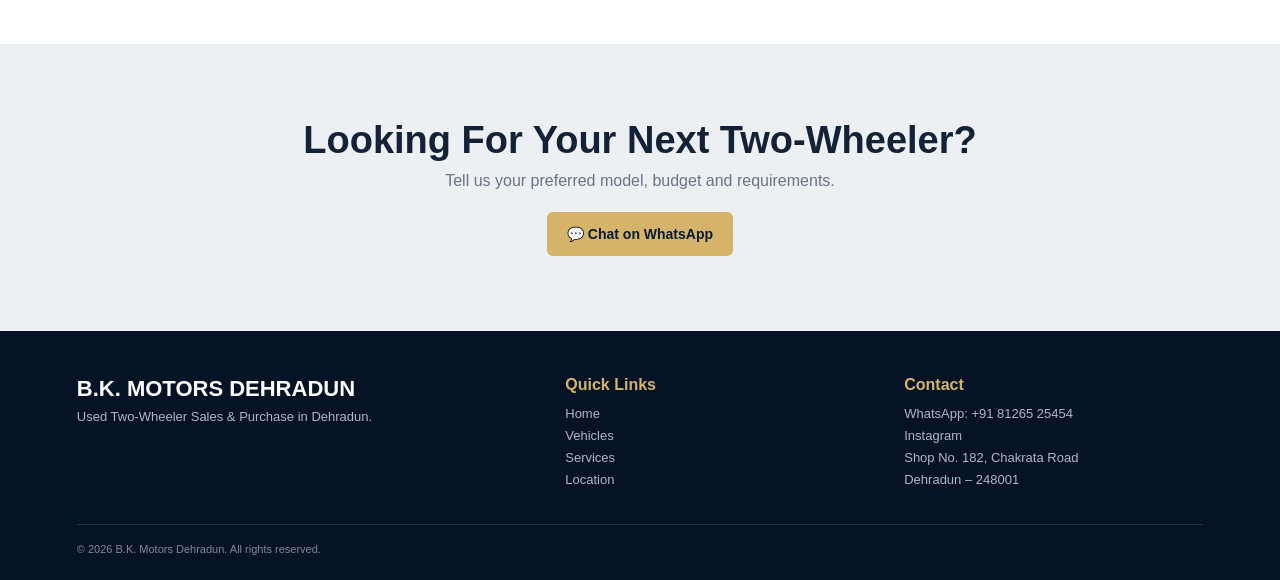
==== commit 339211f9: "Refactor index.html for SEO and CSS optimization Updated viewport meta tag and title for better SEO." ====
--- a/index.html
+++ b/index.html
@@ -2,93 +2,286 @@
 <html lang="en">
 <head>
 <meta charset="UTF-8">
-<meta name="viewport" content="width=device-width, initial-scale=1.0">
-<meta name="description" content="B.K. Motors Dehradun - Premium Used Two-Wheeler Sales & Purchase">
-<title>B.K. Motors Dehradun | Used Two-Wheelers</title>
-
+<meta name="viewport" content="width=device-width,initial-scale=1">
+<title>B.K. Motors Dehradun</title>
 <style>
-*{
-  box-sizing:border-box;
-  margin:0;
-  padding:0;
+*{box-sizing:border-box;margin:0;padding:0}
+body{font-family:Arial,sans-serif;color:#142238;background:#f6f7f9}
+a{text-decoration:none}
+header{background:#071a33;color:#fff;padding:15px 5%;position:sticky;top:0;z-index:9}
+nav{max-width:1200px;margin:auto;display:flex;align-items:center;justify-content:space-between}
+.logo{font-size:23px;font-weight:800;color:#fff}
+.logo span{color:#d5b36a}
+nav div{display:flex;gap:25px;align-items:center}
+nav a{color:white;font-size:14px}
+.topbtn,.gold{background:#d5b36a;color:#071a33!important;padding:11px 17px;border-radius:6px;font-weight:bold}
+.hero{background:#071a33;color:#fff;padding:90px 6%;min-height:550px}
+.heroinside{max-width:1200px;margin:auto;display:grid;grid-template-columns:1fr 1fr;gap:40px;align-items:center}
+.tag{color:#d5b36a;font-size:13px;font-weight:bold;letter-spacing:1px}
+h1{font-size:58px;line-height:1.05;margin:18px 0}
+h1 span{color:#d5b36a}
+.hero p{color:#cbd4df;font-size:17px;max-width:600px;margin-bottom:28px}
+.buttons{display:flex;gap:12px;flex-wrap:wrap}
+.btn{display:inline-block;padding:14px 20px;border-radius:6px;font-weight:bold;font-size:14px}
+.outline{border:1px solid #aab5c2;color:#fff}
+.scooter{height:270px;position:relative}
+.sbody{position:absolute;background:#e8ebee;width:270px;height:90px;border-radius:100px 120px 35px 30px;top:85px;left:60px}
+.sfront{position:absolute;background:#dce1e5;width:85px;height:130px;border-radius:40px;right:25px;top:60px;transform:rotate(8deg)}
+.seat{position:absolute;background:#151b23;width:120px;height:22px;border-radius:20px;left:105px;top:65px}
+.handle{position:absolute;background:#aab2bb;width:75px;height:8px;right:0;top:48px;transform:rotate(-10deg)}
+.wheel{position:absolute;background:#111820;border:9px solid #69727c;width:65px;height:65px;border-radius:50%;bottom:15px}
+.w1{left:70px}.w2{right:40px}
+.rating{position:absolute;right:5px;bottom:0;background:#fff;color:#071a33;padding:18px;border-radius:9px;box-shadow:0 10px 30px #0006}
+.rating b{font-size:25px;display:block}
+.trust{background:#fff;padding:25px 6%;border-bottom:1px solid #ddd}
+.trustin{max-width:1200px;margin:auto;display:grid;grid-template-columns:repeat(4,1fr);text-align:center}
+.trust strong{display:block;color:#071a33}
+.trust small{color:#777}
+section{padding:75px 6%}
+.container{max-width:1200px;margin:auto}
+.heading{text-align:center;margin-bottom:40px}
+.heading small{color:#aa8235;font-weight:bold;letter-spacing:1px}
+.heading h2{font-size:38px;color:#071a33;margin:7px}
+.heading p{color:#697586}
+.grid{display:grid;grid-template-columns:repeat(4,1fr);gap:18px}
+.box{background:#fff;border:1px solid #e1e5e9;border-radius:9px;padding:23px}
+.box:hover{box-shadow:0 12px 30px #071a3312;transform:translateY(-3px)}
+.icon{font-size:25px;margin-bottom:12px}
+.box h3{font-size:17px;margin-bottom:7px}
+.box p{font-size:13px;color:#697586}
+.inventory{background:#fff}
+.cards{display:grid;grid-template-columns:repeat(4,1fr);gap:20px}
+.card{border:1px solid #dfe3e7;border-radius:9px;overflow:hidden;background:#fff}
+.pic{height:190px;background:#e9edf1;display:flex;align-items:center;justify-content:center;position:relative}
+.pic:after{content:"BIKE";font-size:45px;font-weight:900;color:#9ca5ae}
+.badge{position:absolute;top:10px;left:10px;background:#071a33;color:#fff;padding:5px 8px;font-size:10px;border-radius:4px;z-index:2}
+.info{padding:17px}
+.info h3{font-size:18px}
+.model{font-size:12px;color:#777;margin-bottom:14px}
+.specs{display:grid;grid-template-columns:1fr 1fr;gap:7px}
+.spec{background:#f4f5f7;padding:7px;font-size:11px}
+.spec b{display:block;color:#172238}
+.price{display:flex;justify-content:space-between;align-items:center;margin-top:15px}
+.price strong{font-size:20px}
+.enq{background:#071a33;color:#fff;padding:9px 11px;border-radius:5px;font-size:11px;font-weight:bold}
+.services{background:#f6f7f9}
+.servicegrid{display:grid;grid-template-columns:repeat(3,1fr);gap:18px}
+.buyback{background:#071a33;color:#fff}
+.buyinside{max-width:1000px;margin:auto;display:grid;grid-template-columns:1fr 1fr;gap:50px;align-items:center}
+.buyback h2{font-size:40px;margin:10px 0}
+.buyback p{color:#ccd4de;font-size:14px}
+.buybox{background:#fff;color:#071a33;padding:27px;border-radius:10px}
+.buyrow{display:flex;justify-content:space-between;padding:12px 0;border-bottom:1px solid #ddd;font-size:14px}
+.buyrow:last-child{border:0}
+.note{font-size:11px!important;color:#777!important;margin-top:10px}
+.finance{background:#fff}
+.financebox{max-width:950px;margin:auto;border:1px solid #ddd;border-radius:10px;padding:30px;display:grid;grid-template-columns:1fr 1fr;gap:30px}
+.financebox h3{font-size:27px;margin-bottom:10px}
+.financebox p{color:#687486;font-size:14px}
+.finlist div{background:#f4f5f7;padding:12px;margin-bottom:8px;font-size:13px;font-weight:bold}
+.brands{background:#f6f7f9}
+.brandgrid{display:flex;justify-content:center;flex-wrap:wrap;gap:10px}
+.brand{background:#fff;border:1px solid #ddd;padding:12px 22px;border-radius:5px;font-weight:bold}
+.location{background:#fff}
+.locgrid{display:grid;grid-template-columns:.8fr 1.2fr;gap:22px}
+.locbox{border:1px solid #ddd;border-radius:10px;padding:28px}
+.locbox h3{font-size:25px;margin-bottom:15px}
+.address{color:#687486;font-size:14px;line-height:1.8;margin-bottom:18px}
+.map{min-height:350px;border:1px solid #ddd;border-radius:10px;overflow:hidden}
+.map iframe{width:100%;height:100%;min-height:350px;border:0}
+.cta{text-align:center;background:#edf0f3}
+.cta h2{font-size:38px;margin-bottom:10px}
+.cta p{color:#687486;margin-bottom:22px}
+footer{background:#061326;color:#fff;padding:45px 6% 25px}
+.foot{max-width:1200px;margin:auto;display:grid;grid-template-columns:1.5fr 1fr 1fr;gap:40px;padding-bottom:30px;border-bottom:1px solid #ffffff20}
+footer h3{font-size:22px}
+footer h4{color:#d5b36a;margin-bottom:12px}
+footer p,footer li,footer a{color:#aeb8c5;font-size:13px;margin:7px 0;list-style:none}
+.copy{max-width:1200px;margin:18px auto 0;color:#7e8998;font-size:11px}
+.whatsapp{position:fixed;right:20px;bottom:20px;background:#168b48;color:white;width:58px;height:58px;border-radius:50%;display:flex;align-items:center;justify-content:center;font-size:26px;z-index:20}
+@media(max-width:900px){
+nav div{gap:12px}.heroinside{grid-template-columns:1fr;text-align:center}
+.hero p{margin:auto auto 25px}.buttons{justify-content:center}
+.trustin{grid-template-columns:1fr 1fr;gap:15px}.grid,.cards{grid-template-columns:1fr 1fr}
+.servicegrid{grid-template-columns:1fr 1fr}.buyinside,.financebox,.locgrid{grid-template-columns:1fr}
+.foot{grid-template-columns:1fr 1fr}
 }
-
-html{
-  scroll-behavior:smooth;
+@media(max-width:600px){
+nav div a:not(.topbtn){display:none}h1{font-size:42px}
+.hero{padding:65px 5%}.scooter{transform:scale(.8)}
+.grid,.cards,.servicegrid{grid-template-columns:1fr}
+section{padding:55px 5%}.heading h2,.cta h2{font-size:30px}
+.buyback h2{font-size:31px}.foot{grid-template-columns:1fr}
 }
-
-body{
-  font-family:Arial,Helvetica,sans-serif;
-  background:#f7f8fa;
-  color:#172033;
-  line-height:1.6;
-}
-
-a{
-  text-decoration:none;
-  color:inherit;
-}
-
-button{
-  font-family:inherit;
-}
-
-/* ================= HEADER ================= */
-
-header{
-  position:sticky;
-  top:0;
-  z-index:1000;
-  background:#071a33;
-  color:white;
-  border-bottom:1px solid rgba(255,255,255,.12);
-}
-
-.nav{
-  max-width:1250px;
-  margin:auto;
-  padding:16px 22px;
-  display:flex;
-  align-items:center;
-  justify-content:space-between;
-  gap:20px;
-}
-
-.logo{
-  display:flex;
-  align-items:center;
-  gap:12px;
-}
-
-.logo-box{
-  width:46px;
-  height:46px;
-  border:2px solid #d6b36a;
-  border-radius:10px;
-  display:flex;
-  align-items:center;
-  justify-content:center;
-  font-weight:900;
-  color:#d6b36a;
-  font-size:18px;
-}
-
-.logo-text strong{
-  display:block;
-  font-size:19px;
-  letter-spacing:.5px;
-}
-
-.logo-text span{
-  font-size:11px;
-  color:#cbd4df;
-}
-
-nav{
-  display:flex;
-  gap:25px;
-  align-items:center;
-}
-
-nav a{
-  font-size:14px;
+</style>
+</head>
+<body>
+
+<header>
+<nav>
+<a class="logo" href="#home">B.K. <span>MOTORS</span></a>
+<div>
+<a href="#home">Home</a>
+<a href="#inventory">Vehicles</a>
+<a href="#services">Services</a>
+<a href="#finance">Finance</a>
+<a href="#location">Location</a>
+<a class="topbtn" href="https://wa.me/918126525454" target="_blank">WhatsApp</a>
+</div>
+</nav>
+</header>
+
+<section class="hero" id="home">
+<div class="heroinside">
+<div>
+<div class="tag">TRUSTED USED TWO-WHEELER DEALER</div>
+<h1>Find Your Next <span>Ride.</span></h1>
+<p>Premium used two-wheelers in Dehradun with transparent deals, vehicle checks, finance assistance and customer-focused support.</p>
+<div class="buttons">
+<a class="btn gold" href="#inventory">Explore Vehicles</a>
+<a class="btn outline" href="https://wa.me/918126525454?text=Hello%20B.K.%20Motors%2C%20I%20want%20to%20enquire%20about%20a%20vehicle." target="_blank">💬 Chat on WhatsApp</a>
+</div>
+</div>
+<div class="scooter">
+<div class="sbody"></div><div class="sfront"></div><div class="seat"></div><div class="handle"></div>
+<div class="wheel w1"></div><div class="wheel w2"></div>
+<div class="rating"><small>Customer Rating</small><b>4.7 ★</b>★★★★★</div>
+</div>
+</div>
+</section>
+
+<div class="trust">
+<div class="trustin">
+<div><strong>6 Months</strong><small>Engine Warranty</small></div>
+<div><strong>2 Services</strong><small>Free Services</small></div>
+<div><strong>Anytime</strong><small>Buy-Back Option</small></div>
+<div><strong>Instant</strong><small>Transfer Assistance</small></div>
+</div>
+</div>
+
+<section>
+<div class="container">
+<div class="heading"><small>WHY B.K. MOTORS</small><h2>A Better Way To Buy Used</h2><p>Customer-focused benefits with every eligible purchase.</p></div>
+<div class="grid">
+<div class="box"><div class="icon">✓</div><h3>6 Months Engine Warranty</h3><p>Engine warranty support for added peace of mind. Terms apply.</p></div>
+<div class="box"><div class="icon">🔧</div><h3>2 Free Services</h3><p>First two services free according to applicable terms.</p></div>
+<div class="box"><div class="icon">↻</div><h3>Anytime Buy-Back</h3><p>Sell your vehicle back whenever you decide, subject to valuation and terms.</p></div>
+<div class="box"><div class="icon">₹</div><h3>Finance Assistance</h3><p>Assistance with suitable loan and finance options.</p></div>
+<div class="box"><div class="icon">✓</div><h3>Pre-Delivery Check</h3><p>Comprehensive pre-delivery check before handover.</p></div>
+<div class="box"><div class="icon">⚡</div><h3>Instant Transfer</h3><p>Assistance with ownership transfer documentation.</p></div>
+<div class="box"><div class="icon">⇄</div><h3>Exchange</h3><p>Ask about exchanging your existing two-wheeler.</p></div>
+<div class="box"><div class="icon">●</div><h3>Buy & Sell</h3><p>Purchase or sell your used scooter or motorcycle with us.</p></div>
+</div>
+</div>
+</section>
+
+<section class="inventory" id="inventory">
+<div class="container">
+<div class="heading"><small>CURRENT INVENTORY</small><h2>Featured Two-Wheelers</h2><p>Contact us for latest availability and final pricing.</p></div>
+<div class="cards">
+
+<div class="card"><div class="pic"><span class="badge">AVAILABLE</span></div><div class="info"><h3>Suzuki Access 125</h3><div class="model">2016 Model • Red</div><div class="specs"><div class="spec">KM<b>16,000 km</b></div><div class="spec">Owner<b>1st Owner</b></div><div class="spec">Model<b>2016</b></div><div class="spec">Colour<b>Red</b></div></div><div class="price"><strong>₹24,000</strong><a class="enq" href="https://wa.me/918126525454?text=I%20am%20interested%20in%20Suzuki%20Access%20125" target="_blank">ENQUIRE</a></div></div></div>
+
+<div class="card"><div class="pic"><span class="badge">AVAILABLE</span></div><div class="info"><h3>TVS Ntorq</h3><div class="model">2019 Model • Blue</div><div class="specs"><div class="spec">KM<b>24,000 km</b></div><div class="spec">Owner<b>1st Owner</b></div><div class="spec">Model<b>2019</b></div><div class="spec">Colour<b>Blue</b></div></div><div class="price"><strong>₹48,000</strong><a class="enq" href="https://wa.me/918126525454?text=I%20am%20interested%20in%20TVS%20Ntorq" target="_blank">ENQUIRE</a></div></div></div>
+
+<div class="card"><div class="pic"><span class="badge">FEATURED</span></div><div class="info"><h3>KTM Duke</h3><div class="model">2019 Model</div><div class="specs"><div class="spec">KM<b>7,800 km</b></div><div class="spec">Owner<b>1st Owner</b></div><div class="spec">Model<b>2019</b></div><div class="spec">Status<b>Premium Used</b></div></div><div class="price"><strong>₹70,000</strong><a class="enq" href="https://wa.me/918126525454?text=I%20am%20interested%20in%20KTM%20Duke" target="_blank">ENQUIRE</a></div></div></div>
+
+<div class="card"><div class="pic"><span class="badge">FEATURED</span></div><div class="info"><h3>Royal Enfield Bullet</h3><div class="model">2021 Model • Black</div><div class="specs"><div class="spec">KM<b>On Enquiry</b></div><div class="spec">Owner<b>On Enquiry</b></div><div class="spec">Model<b>2021</b></div><div class="spec">Colour<b>Black</b></div></div><div class="price"><strong>₹1,20,000</strong><a class="enq" href="https://wa.me/918126525454?text=I%20am%20interested%20in%20Royal%20Enfield%20Bullet" target="_blank">ENQUIRE</a></div></div></div>
+
+<div class="card"><div class="pic"><span class="badge">NEW ARRIVAL</span></div><div class="info"><h3>TVS Jupiter 125</h3><div class="model">2024 Model</div><div class="specs"><div class="spec">KM<b>On Enquiry</b></div><div class="spec">Owner<b>On Enquiry</b></div><div class="spec">Model<b>2024</b></div><div class="spec">Price<b>Enquire</b></div></div><div class="price"><strong>Enquire</strong><a class="enq" href="https://wa.me/918126525454?text=I%20am%20interested%20in%20TVS%20Jupiter%20125" target="_blank">ENQUIRE</a></div></div></div>
+
+</div>
+</div>
+</section>
+
+<section class="services" id="services">
+<div class="container">
+<div class="heading"><small>OUR SERVICES</small><h2>Everything Under One Roof</h2></div>
+<div class="servicegrid">
+<div class="box"><h3>01 • Buy</h3><p>Choose from available used two-wheelers according to your requirements.</p></div>
+<div class="box"><h3>02 • Sell</h3><p>Enquire about selling your existing scooter or motorcycle.</p></div>
+<div class="box"><h3>03 • Exchange</h3><p>Exchange your existing vehicle for another available vehicle.</p></div>
+<div class="box"><h3>04 • Finance</h3><p>Finance assistance subject to lender approval.</p></div>
+<div class="box"><h3>05 • Transfer</h3><p>Ownership transfer documentation assistance.</p></div>
+<div class="box"><h3>06 • Check-Up</h3><p>Comprehensive pre-delivery vehicle check.</p></div>
+</div>
+</div>
+</section>
+
+<section class="buyback">
+<div class="buyinside">
+<div>
+<small style="color:#d5b36a;font-weight:bold">B.K. MOTORS ADVANTAGE</small>
+<h2>Your Ride Today.<br>Your Option Tomorrow.</h2>
+<p>Our anytime buy-back option allows you to contact B.K. Motors whenever you decide to sell, subject to vehicle valuation, condition and applicable terms.</p>
+</div>
+<div class="buybox">
+<h3>Anytime Buy-Back</h3>
+<div class="buyrow"><span>Availability</span><b>Anytime</b></div>
+<div class="buyrow"><span>Applicable deduction</span><b>₹6,000</b></div>
+<div class="buyrow"><span>Indicative benefit</span><b>₹16/day</b></div>
+<div class="buyrow"><span>Process</span><b>Contact Us</b></div>
+<p class="note">₹16/day is an indicative representation. Buy-back is subject to vehicle condition, valuation, documentation and B.K. Motors terms.</p>
+</div>
+</div>
+</section>
+
+<section class="finance" id="finance">
+<div class="container">
+<div class="heading"><small>FINANCE & OWNERSHIP</small><h2>Make Your Purchase Easier</h2></div>
+<div class="financebox">
+<div><h3>Finance Assistance</h3><p>Ask our team about available loan options, documentation and purchase assistance.</p><br><a class="btn gold" href="https://wa.me/918126525454?text=Hello%20B.K.%20Motors%2C%20I%20want%20finance%20assistance." target="_blank">Ask About Finance</a></div>
+<div class="finlist"><div>✓ Loan / Finance Assistance</div><div>✓ Ownership Transfer</div><div>✓ Pre-Delivery Check</div><div>✓ 6 Months Engine Warranty</div><div>✓ First 2 Services Free</div></div>
+</div>
+</div>
+</section>
+
+<section class="brands">
+<div class="container">
+<div class="heading"><small>BRANDS</small><h2>Popular Two-Wheeler Brands</h2></div>
+<div class="brandgrid">
+<div class="brand">Honda</div><div class="brand">TVS</div><div class="brand">Suzuki</div><div class="brand">Hero</div><div class="brand">Yamaha</div><div class="brand">Royal Enfield</div><div class="brand">KTM</div><div class="brand">Bajaj</div><div class="brand">Ather</div><div class="brand">Ola Electric</div><div class="brand">BMW</div><div class="brand">Kawasaki</div><div class="brand">Triumph</div><div class="brand">Jawa</div><div class="brand">Vespa</div>
+</div>
+</div>
+</section>
+
+<section class="location" id="location">
+<div class="container">
+<div class="heading"><small>VISIT OUR SHOWROOM</small><h2>Find B.K. Motors Dehradun</h2></div>
+<div class="locgrid">
+<div class="locbox">
+<h3>B.K. Motors Dehradun</h3>
+<div class="address">Shop No. 182, near Krishan Nagar Chowk,<br>Chakrata Road, Seyad Mohalla,<br>Dehradun – 248001, Uttarakhand</div>
+<p><b>WhatsApp:</b> +91 81265 25454</p>
+<p><b>Rating:</b> 4.7 ★</p><br>
+<a class="btn gold" href="https://www.google.com/maps/search/?api=1&query=182+Chakrata+Road,+Dehradun" target="_blank">📍 Open in Google Maps</a><br><br>
+<a class="btn" style="background:#071a33;color:#fff" href="https://www.instagram.com/bkmotorsdehradoon?igsi=MWg0dDdicDAxN3R6OQ==" target="_blank">Instagram</a>
+</div>
+<div class="map">
+<iframe src="https://www.google.com/maps?q=182%20Chakrata%20Road%2C%20Dehradun&output=embed" loading="lazy"></iframe>
+</div>
+</div>
+</div>
+</section>
+
+<section class="cta">
+<div class="container">
+<h2>Looking For Your Next Two-Wheeler?</h2>
+<p>Tell us your preferred model, budget and requirements.</p>
+<a class="btn gold" href="https://wa.me/918126525454?text=Hello%20B.K.%20Motors%2C%20I%20am%20looking%20for%20a%20used%20two-wheeler." target="_blank">💬 Chat on WhatsApp</a>
+</div>
+</section>
+
+<footer>
+<div class="foot">
+<div><h3>B.K. MOTORS DEHRADUN</h3><p>Used Two-Wheeler Sales & Purchase in Dehradun.</p></div>
+<div><h4>Quick Links</h4><p><a href="#home">Home</a></p><p><a href="#inventory">Vehicles</a></p><p><a href="#services">Services</a></p><p><a href="#location">Location</a></p></div>
+<div><h4>Contact</h4><p><a href="https://wa.me/918126525454" target="_blank">WhatsApp: +91 81265 25454</a></p><p><a href="https://www.instagram.com/bkmotorsdehradoon?igsi=MWg0dDdicDAxN3R6OQ==" target="_blank">Instagram</a></p><p>Shop No. 182, Chakrata Road</p><p>Dehradun – 248001</p></div>
+</div>
+<div class="copy">© 2026 B.K. Motors Dehradun. All rights reserved.</div>
+</footer>
+
+<a class="whatsapp" href="https://wa.me/918126525454?text=Hello%20B.K.%20Motors%2C%20I%20want%20to%20enquire." target="_blank">💬</a>
+
+</body>
+                                                                          </html>
